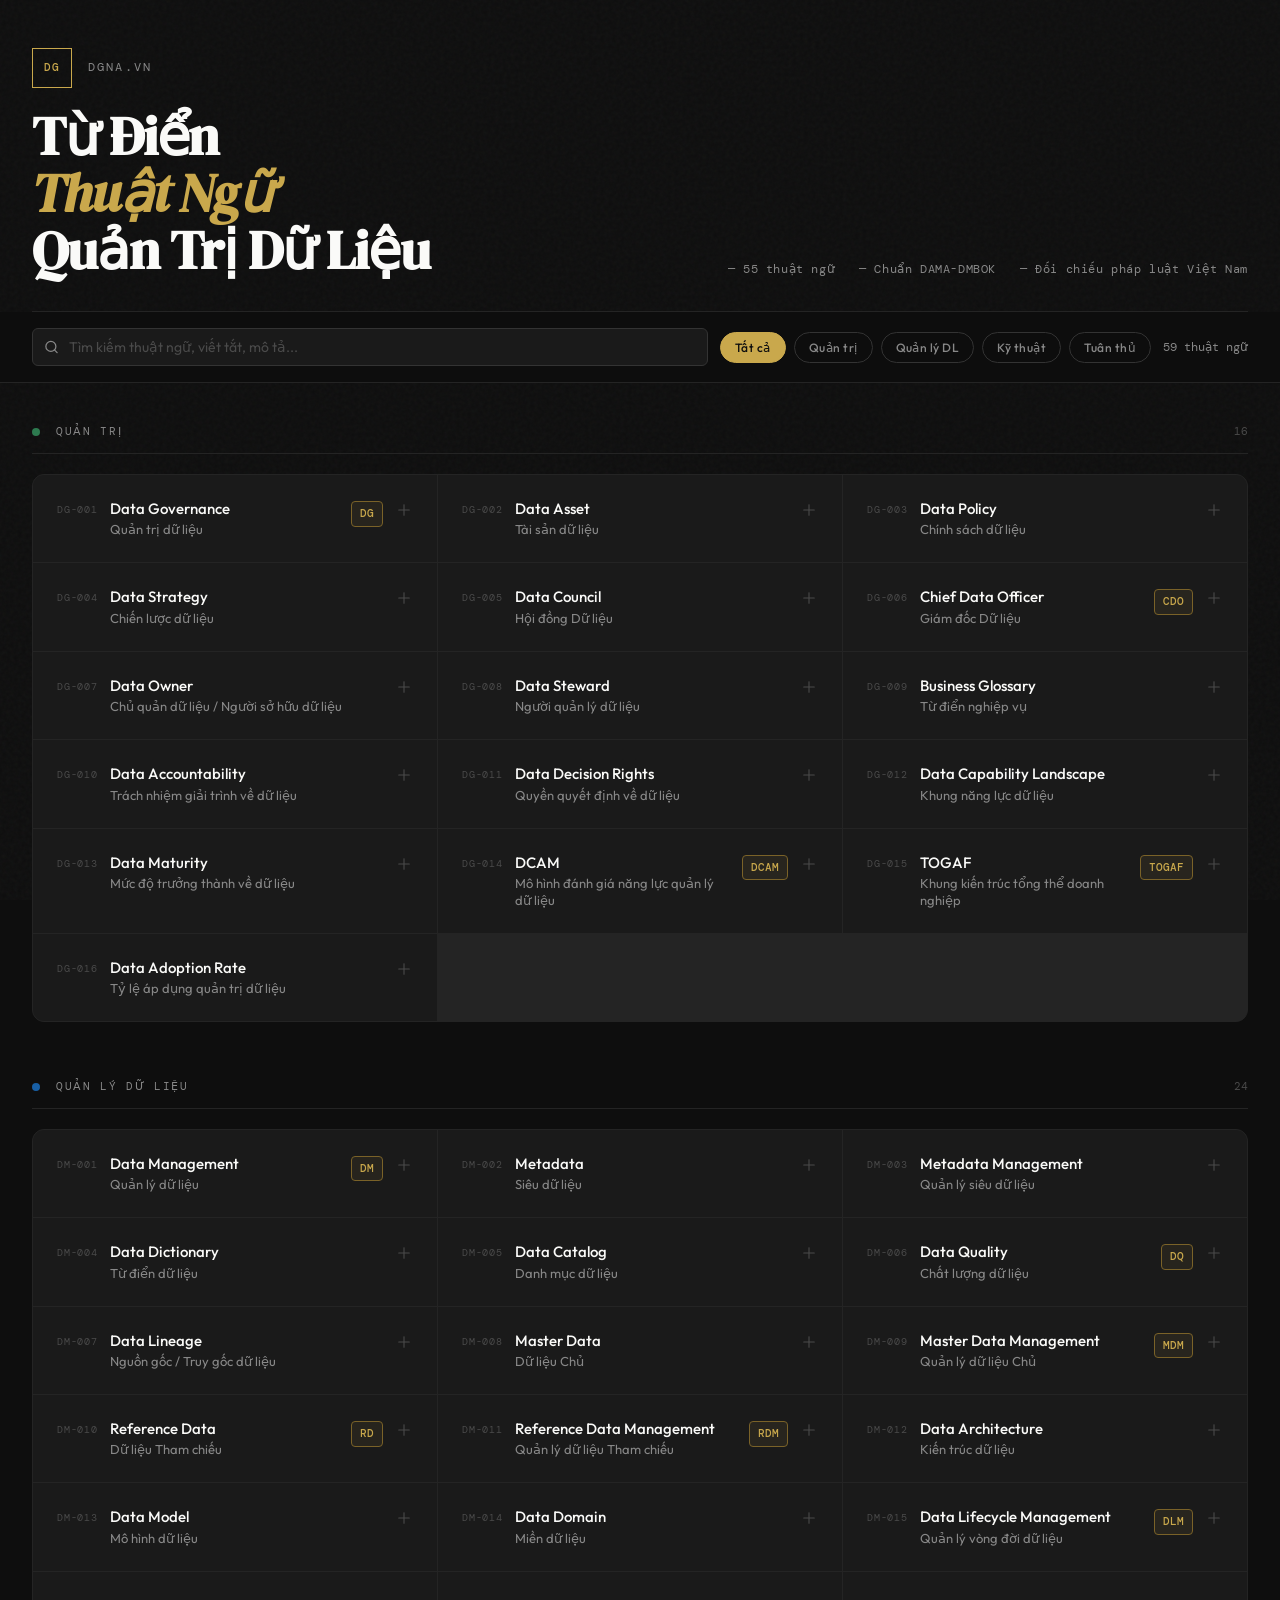
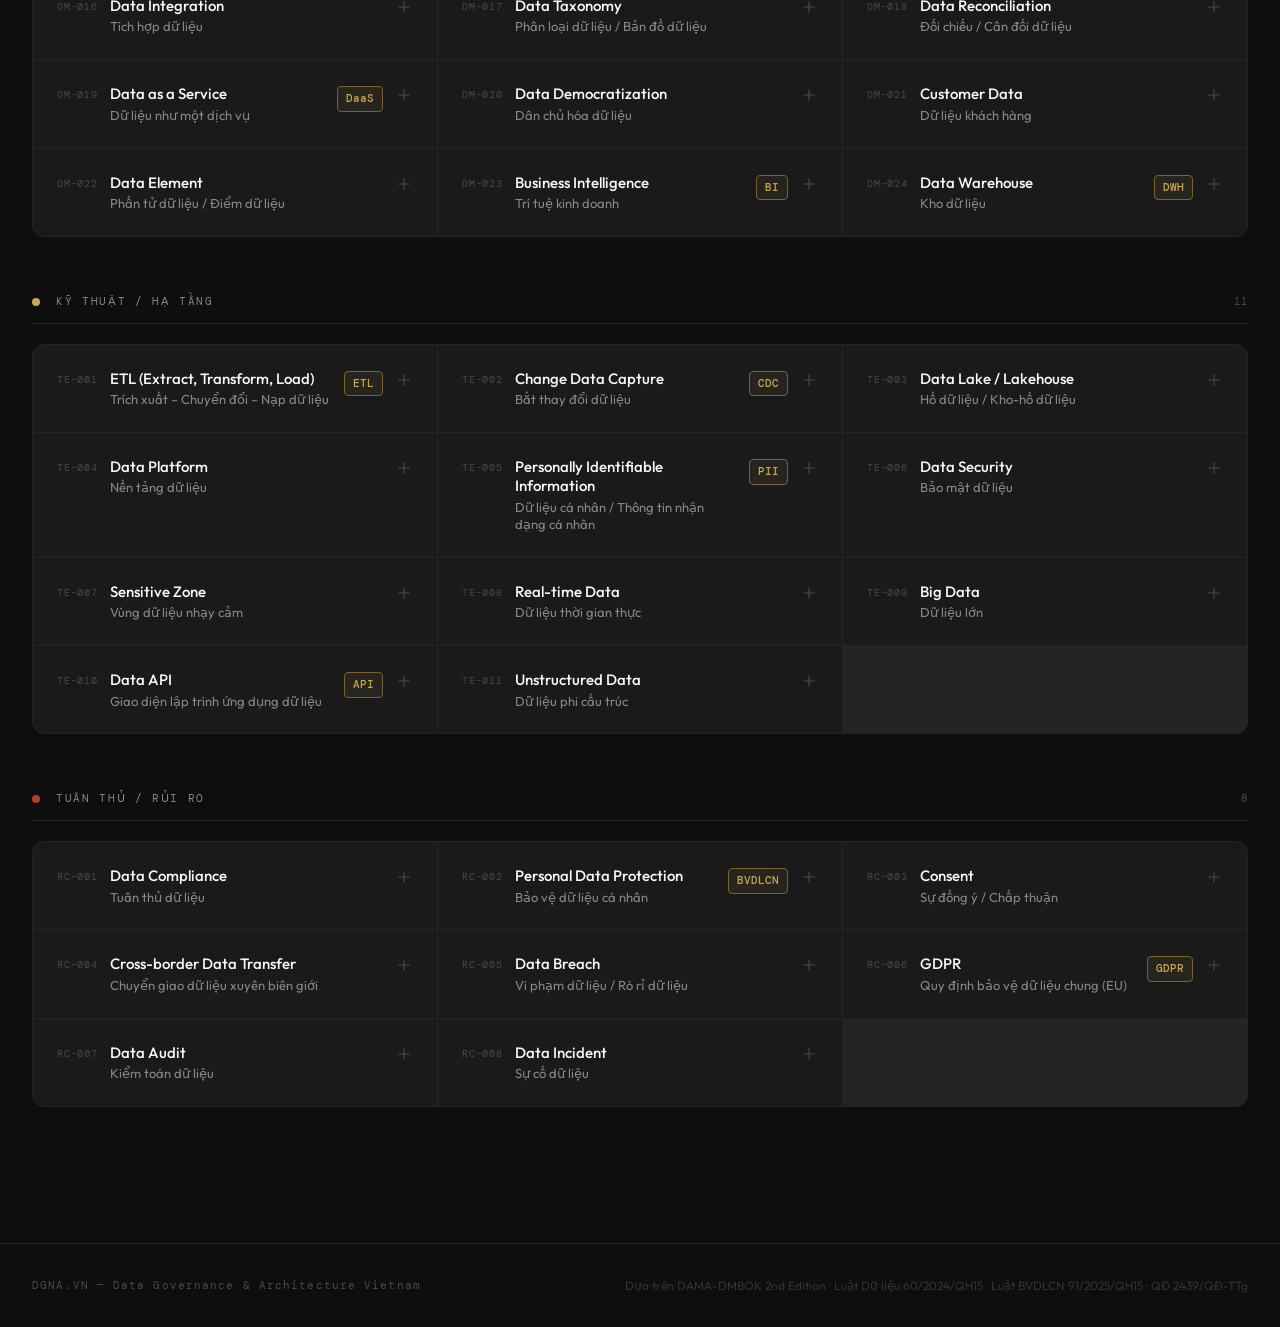
==== dictionary/index.html @ 7613d95e "Create index.html" ====
<!DOCTYPE html>
<html lang="vi">
<head>
<meta charset="UTF-8">
<meta name="viewport" content="width=device-width, initial-scale=1.0">
<title>Từ Điển Thuật Ngữ Quản Trị Dữ Liệu — DGNA</title>
<link rel="preconnect" href="https://fonts.googleapis.com">
<link rel="preconnect" href="https://fonts.gstatic.com" crossorigin>
<link href="https://fonts.googleapis.com/css2?family=DM+Serif+Display:ital@0;1&family=DM+Mono:wght@400;500&family=Outfit:wght@300;400;500;600&display=swap" rel="stylesheet">
<style>
  :root {
    --gold:       #C9A84C;
    --gold-light: #E8C97A;
    --gold-dim:   #7A6228;
    --gold-pale:  #F5EDD6;
    --black:      #0E0E0E;
    --gray-900:   #1A1A1A;
    --gray-800:   #242424;
    --gray-700:   #333333;
    --gray-600:   #4A4A4A;
    --gray-400:   #888888;
    --gray-200:   #D4D4D4;
    --gray-100:   #EFEFEF;
    --gray-50:    #F8F7F5;
    --white:      #FAFAF8;
    --radius:     6px;
    --radius-lg:  12px;
  }

  *, *::before, *::after { box-sizing: border-box; margin: 0; padding: 0; }

  html { scroll-behavior: smooth; }

  body {
    font-family: 'Outfit', sans-serif;
    background: var(--black);
    color: var(--white);
    min-height: 100vh;
    font-size: 15px;
    line-height: 1.6;
    -webkit-font-smoothing: antialiased;
  }

  /* ── Noise texture overlay ── */
  body::before {
    content: '';
    position: fixed; inset: 0;
    background-image: url("data:image/svg+xml,%3Csvg viewBox='0 0 256 256' xmlns='http://www.w3.org/2000/svg'%3E%3Cfilter id='n'%3E%3CfeTurbulence type='fractalNoise' baseFrequency='0.9' numOctaves='4' stitchTiles='stitch'/%3E%3C/filter%3E%3Crect width='100%25' height='100%25' filter='url(%23n)' opacity='0.035'/%3E%3C/svg%3E");
    pointer-events: none; z-index: 0;
  }

  /* ── Layout ── */
  .site-wrap { position: relative; z-index: 1; max-width: 1280px; margin: 0 auto; padding: 0 2rem; }

  /* ── Header ── */
  header {
    padding: 3rem 0 2rem;
    border-bottom: 1px solid var(--gray-800);
    display: flex; align-items: flex-end; justify-content: space-between; gap: 2rem;
    flex-wrap: wrap;
  }
  .brand { display: flex; align-items: center; gap: 1rem; }
  .brand-mark {
    width: 40px; height: 40px;
    border: 1.5px solid var(--gold);
    display: grid; place-items: center;
    font-family: 'DM Mono', monospace;
    font-size: 11px; font-weight: 500;
    color: var(--gold); letter-spacing: .08em;
    flex-shrink: 0;
  }
  .brand-name {
    font-family: 'DM Mono', monospace;
    font-size: 12px; letter-spacing: .18em;
    text-transform: uppercase; color: var(--gray-400);
  }
  .hero-title {
    font-family: 'DM Serif Display', serif;
    font-size: clamp(2rem, 5vw, 3.4rem);
    line-height: 1.05;
    color: var(--white);
    letter-spacing: -.02em;
  }
  .hero-title em { color: var(--gold); font-style: italic; }
  .hero-meta {
    font-size: 12px; color: var(--gray-400);
    font-family: 'DM Mono', monospace;
    letter-spacing: .05em;
    display: flex; gap: 1.5rem; flex-wrap: wrap;
  }
  .hero-meta span::before { content: '— '; }

  /* ── Controls bar ── */
  .controls {
    position: sticky; top: 0; z-index: 50;
    background: rgba(14,14,14,.92);
    backdrop-filter: blur(16px);
    border-bottom: 1px solid var(--gray-800);
    padding: 1rem 0;
  }
  .controls-inner {
    max-width: 1280px; margin: 0 auto; padding: 0 2rem;
    display: flex; gap: .75rem; align-items: center; flex-wrap: wrap;
  }
  .search-wrap {
    flex: 1; min-width: 220px; position: relative;
  }
  .search-wrap svg {
    position: absolute; left: 12px; top: 50%; transform: translateY(-50%);
    width: 15px; height: 15px; stroke: var(--gray-400); fill: none;
    stroke-width: 2; stroke-linecap: round; stroke-linejoin: round;
    pointer-events: none;
  }
  #search {
    width: 100%; padding: 9px 12px 9px 36px;
    background: var(--gray-900); border: 1px solid var(--gray-700);
    border-radius: var(--radius); color: var(--white);
    font-family: 'Outfit', sans-serif; font-size: 14px;
    outline: none; transition: border-color .2s;
  }
  #search:focus { border-color: var(--gold); }
  #search::placeholder { color: var(--gray-600); }

  .filter-pills { display: flex; gap: .5rem; flex-wrap: wrap; }
  .pill {
    padding: 7px 14px; border-radius: 999px;
    font-size: 12px; font-weight: 500; letter-spacing: .04em;
    cursor: pointer; transition: all .18s; user-select: none;
    border: 1px solid var(--gray-700); color: var(--gray-400);
    background: transparent; font-family: 'Outfit', sans-serif;
  }
  .pill:hover { border-color: var(--gray-400); color: var(--white); }
  .pill.active { background: var(--gold); border-color: var(--gold); color: var(--black); }
  .pill[data-cat="gov"].active   { background: #2D7A4F; border-color: #2D7A4F; color: #fff; }
  .pill[data-cat="mgmt"].active  { background: #185FA5; border-color: #185FA5; color: #fff; }
  .pill[data-cat="tech"].active  { background: #8A5C00; border-color: #8A5C00; color: #fff; }
  .pill[data-cat="risk"].active  { background: #8B1A1A; border-color: #8B1A1A; color: #fff; }

  .count-label {
    margin-left: auto; font-size: 12px; color: var(--gray-400);
    font-family: 'DM Mono', monospace; white-space: nowrap;
  }

  /* ── Main grid ── */
  main { padding: 2.5rem 0 5rem; }

  .group-block { margin-bottom: 3.5rem; }
  .group-header {
    display: flex; align-items: center; gap: 1rem;
    margin-bottom: 1.25rem; padding-bottom: .75rem;
    border-bottom: 1px solid var(--gray-800);
  }
  .group-dot { width: 8px; height: 8px; border-radius: 50%; flex-shrink: 0; }
  .group-dot.gov  { background: #2D7A4F; }
  .group-dot.mgmt { background: #185FA5; }
  .group-dot.tech { background: #C9A84C; }
  .group-dot.risk { background: #C0392B; }
  .group-title {
    font-family: 'DM Mono', monospace;
    font-size: 11px; letter-spacing: .15em;
    text-transform: uppercase; color: var(--gray-400);
  }
  .group-count {
    margin-left: auto; font-family: 'DM Mono', monospace;
    font-size: 11px; color: var(--gray-600);
  }

  .cards-grid {
    display: grid;
    grid-template-columns: repeat(auto-fill, minmax(360px, 1fr));
    gap: 1px;
    background: var(--gray-800);
    border: 1px solid var(--gray-800);
    border-radius: var(--radius-lg);
    overflow: hidden;
  }

  .card {
    background: var(--gray-900);
    padding: 1.5rem;
    cursor: pointer;
    transition: background .15s;
    position: relative;
  }
  .card:hover { background: var(--gray-800); }
  .card.expanded { background: var(--gray-800); }

  .card-top { display: flex; gap: .75rem; align-items: flex-start; }
  .card-code {
    font-family: 'DM Mono', monospace;
    font-size: 10px; color: var(--gray-600);
    letter-spacing: .08em; flex-shrink: 0;
    margin-top: 3px;
  }
  .card-names { flex: 1; }
  .card-en {
    font-size: 15px; font-weight: 500; color: var(--white);
    line-height: 1.3; margin-bottom: 3px;
  }
  .card-vi {
    font-size: 13px; color: var(--gray-400); line-height: 1.3;
  }
  .card-abbr {
    font-family: 'DM Mono', monospace;
    font-size: 11px; font-weight: 500;
    color: var(--gold); padding: 3px 8px;
    border: 1px solid var(--gold-dim);
    border-radius: 4px; flex-shrink: 0;
    align-self: flex-start; margin-top: 2px;
    background: rgba(201,168,76,.08);
  }

  .card-expand-icon {
    width: 18px; height: 18px; flex-shrink: 0; margin-top: 2px;
    color: var(--gray-600); transition: transform .2s, color .15s;
  }
  .card.expanded .card-expand-icon { transform: rotate(45deg); color: var(--gold); }

  .card-body {
    max-height: 0; overflow: hidden;
    transition: max-height .3s ease, opacity .25s ease;
    opacity: 0;
  }
  .card.expanded .card-body { max-height: 400px; opacity: 1; }

  .card-body-inner { padding-top: 1rem; border-top: 1px solid var(--gray-800); margin-top: 1rem; }

  .desc-text {
    font-size: 13.5px; color: var(--gray-200); line-height: 1.7;
    margin-bottom: 1rem;
  }

  .meta-rows { display: flex; flex-direction: column; gap: .5rem; }
  .meta-row { display: flex; gap: .75rem; align-items: flex-start; }
  .meta-label {
    font-family: 'DM Mono', monospace;
    font-size: 10px; letter-spacing: .08em;
    text-transform: uppercase; color: var(--gray-600);
    width: 72px; flex-shrink: 0; padding-top: 1px;
  }
  .meta-val { font-size: 12.5px; color: var(--gray-300); line-height: 1.5; }
  .meta-val.law-tag { color: var(--gold-light); }
  .meta-val.syn-tag { font-style: italic; color: var(--gray-400); }

  /* ── Empty state ── */
  .empty {
    text-align: center; padding: 5rem 2rem;
    display: none;
  }
  .empty.show { display: block; }
  .empty-icon { font-size: 2.5rem; margin-bottom: 1rem; opacity: .4; }
  .empty-msg { color: var(--gray-600); font-size: 14px; }

  /* ── Footer ── */
  footer {
    border-top: 1px solid var(--gray-800);
    padding: 2rem 0;
  }
  .footer-inner {
    max-width: 1280px; margin: 0 auto; padding: 0 2rem;
    display: flex; justify-content: space-between; align-items: center;
    flex-wrap: wrap; gap: 1rem;
  }
  .footer-brand {
    font-family: 'DM Mono', monospace;
    font-size: 11px; letter-spacing: .1em; color: var(--gray-600);
  }
  .footer-note { font-size: 12px; color: var(--gray-700); }

  /* ── Highlight match ── */
  mark {
    background: rgba(201,168,76,.25);
    color: var(--gold-light);
    border-radius: 2px; padding: 0 1px;
  }

  /* ── Scroll to top ── */
  #top-btn {
    position: fixed; bottom: 2rem; right: 2rem;
    width: 40px; height: 40px; z-index: 100;
    background: var(--gray-800); border: 1px solid var(--gray-700);
    border-radius: 50%; cursor: pointer;
    display: grid; place-items: center;
    opacity: 0; pointer-events: none;
    transition: opacity .2s, background .15s;
  }
  #top-btn.show { opacity: 1; pointer-events: all; }
  #top-btn:hover { background: var(--gray-700); }
  #top-btn svg { width: 16px; height: 16px; stroke: var(--gray-400); fill: none; stroke-width: 2; stroke-linecap: round; stroke-linejoin: round; }

  /* ── Responsive ── */
  @media (max-width: 640px) {
    .site-wrap, .controls-inner, .footer-inner { padding: 0 1rem; }
    header { flex-direction: column; align-items: flex-start; padding: 2rem 0 1.5rem; }
    .cards-grid { grid-template-columns: 1fr; }
    .hero-meta { gap: .75rem; }
  }

  /* ── Fade in animation ── */
  @keyframes fadeUp {
    from { opacity: 0; transform: translateY(12px); }
    to   { opacity: 1; transform: translateY(0); }
  }
  .group-block { animation: fadeUp .4s ease both; }
  .group-block:nth-child(1) { animation-delay: .05s; }
  .group-block:nth-child(2) { animation-delay: .10s; }
  .group-block:nth-child(3) { animation-delay: .15s; }
  .group-block:nth-child(4) { animation-delay: .20s; }
</style>
</head>
<body>

<div class="site-wrap">
  <header>
    <div>
      <div class="brand" style="margin-bottom:1.25rem">
        <div class="brand-mark">DG</div>
        <div class="brand-name">DGNA.VN</div>
      </div>
      <h1 class="hero-title">Từ Điển<br><em>Thuật Ngữ</em><br>Quản Trị Dữ Liệu</h1>
    </div>
    <div class="hero-meta">
      <span>55 thuật ngữ</span>
      <span>Chuẩn DAMA-DMBOK</span>
      <span>Đối chiếu pháp luật Việt Nam</span>
    </div>
  </header>
</div>

<div class="controls">
  <div class="controls-inner">
    <div class="search-wrap">
      <svg viewBox="0 0 24 24"><circle cx="11" cy="11" r="8"/><line x1="21" y1="21" x2="16.65" y2="16.65"/></svg>
      <input id="search" type="text" placeholder="Tìm kiếm thuật ngữ, viết tắt, mô tả...">
    </div>
    <div class="filter-pills">
      <button class="pill active" data-cat="all">Tất cả</button>
      <button class="pill" data-cat="gov">Quản trị</button>
      <button class="pill" data-cat="mgmt">Quản lý DL</button>
      <button class="pill" data-cat="tech">Kỹ thuật</button>
      <button class="pill" data-cat="risk">Tuân thủ</button>
    </div>
    <span class="count-label" id="count-label">55 thuật ngữ</span>
  </div>
</div>

<div class="site-wrap">
  <main id="main-content"></main>
  <div class="empty" id="empty-state">
    <div class="empty-icon">◎</div>
    <p class="empty-msg">Không tìm thấy thuật ngữ phù hợp</p>
  </div>
</div>

<footer>
  <div class="footer-inner">
    <span class="footer-brand">DGNA.VN — Data Governance & Architecture Vietnam</span>
    <span class="footer-note">Dựa trên DAMA-DMBOK 2nd Edition · Luật Dữ liệu 60/2024/QH15 · Luật BVDLCN 91/2025/QH15 · QĐ 2439/QĐ-TTg</span>
  </div>
</footer>

<button id="top-btn" onclick="window.scrollTo({top:0,behavior:'smooth'})" title="Lên đầu trang">
  <svg viewBox="0 0 24 24"><polyline points="18 15 12 9 6 15"/></svg>
</button>

<script>
const TERMS = [
  {id:"DG-001",cat:"gov",en:"Data Governance",vi:"Quản trị dữ liệu",desc:"Việc thực thi quyền lực, kiểm soát và ra quyết định chung (lập kế hoạch, giám sát, thực thi) về quản lý tài sản dữ liệu của tổ chức.",abbr:"DG",law:"Luật Dữ liệu 60/2024/QH15; QĐ 2439/QĐ-TTg",syn:"Data Stewardship (nghĩa rộng)"},
  {id:"DG-002",cat:"gov",en:"Data Asset",vi:"Tài sản dữ liệu",desc:"Dữ liệu được tổ chức xác định là có giá trị kinh tế, vận hành hoặc chiến lược, cần được quản lý và bảo vệ.",abbr:"",law:"Luật Dữ liệu 60/2024/QH15",syn:"Data Resource"},
  {id:"DG-003",cat:"gov",en:"Data Policy",vi:"Chính sách dữ liệu",desc:"Tập hợp các quy tắc, nguyên tắc chỉ đạo việc thu thập, sử dụng, chia sẻ và bảo vệ dữ liệu trong tổ chức.",abbr:"",law:"QĐ 2439/QĐ-TTg; Luật Dữ liệu 60/2024/QH15",syn:""},
  {id:"DG-004",cat:"gov",en:"Data Strategy",vi:"Chiến lược dữ liệu",desc:"Kế hoạch tổng thể xác định mục tiêu, tầm nhìn, ưu tiên và lộ trình phát triển năng lực dữ liệu của tổ chức.",abbr:"",law:"QĐ 2439/QĐ-TTg",syn:""},
  {id:"DG-005",cat:"gov",en:"Data Council",vi:"Hội đồng Dữ liệu",desc:"Cơ quan ra quyết định cấp cao về dữ liệu trong tổ chức, gồm các lãnh đạo đại diện cho nghiệp vụ và kỹ thuật. Phê duyệt chính sách, giải quyết xung đột về dữ liệu.",abbr:"",law:"QĐ 2439/QĐ-TTg",syn:"Data Governance Board, Data Steering Committee"},
  {id:"DG-006",cat:"gov",en:"Chief Data Officer",vi:"Giám đốc Dữ liệu",desc:"Lãnh đạo cấp C chịu trách nhiệm toàn bộ chiến lược và quản trị dữ liệu của tổ chức.",abbr:"CDO",law:"QĐ 2439/QĐ-TTg",syn:""},
  {id:"DG-007",cat:"gov",en:"Data Owner",vi:"Chủ quản dữ liệu / Người sở hữu dữ liệu",desc:"Cá nhân/đơn vị thuộc nghiệp vụ chịu trách nhiệm về ý nghĩa, chất lượng và quyết định sử dụng một tập dữ liệu cụ thể.",abbr:"",law:"QĐ 2439/QĐ-TTg",syn:"Data Accountable"},
  {id:"DG-008",cat:"gov",en:"Data Steward",vi:"Người quản lý dữ liệu",desc:"Người thực hiện các nhiệm vụ quản trị dữ liệu hàng ngày: định nghĩa, giám sát chất lượng, duy trì metadata, điều phối giữa nghiệp vụ và IT.",abbr:"",law:"",syn:""},
  {id:"DG-009",cat:"gov",en:"Business Glossary",vi:"Từ điển nghiệp vụ",desc:"Tập hợp các thuật ngữ nghiệp vụ được định nghĩa thống nhất, được phê duyệt bởi Data Owner, làm chuẩn chung cho toàn tổ chức.",abbr:"",law:"QĐ 2439/QĐ-TTg (Từ điển dữ liệu quốc gia)",syn:"Enterprise Glossary"},
  {id:"DG-010",cat:"gov",en:"Data Accountability",vi:"Trách nhiệm giải trình về dữ liệu",desc:"Nghĩa vụ của cá nhân/đơn vị chịu trách nhiệm trước tổ chức khi dữ liệu sai, thiếu hoặc bị lạm dụng.",abbr:"",law:"Luật Dữ liệu 60/2024/QH15; NĐ 13/2023/NĐ-CP",syn:""},
  {id:"DG-011",cat:"gov",en:"Data Decision Rights",vi:"Quyền quyết định về dữ liệu",desc:"Xác định ai có thẩm quyền ra quyết định về dữ liệu, trong tình huống nào và theo quy trình nào.",abbr:"",law:"QĐ 2439/QĐ-TTg",syn:"Data Authority"},
  {id:"DG-012",cat:"gov",en:"Data Capability Landscape",vi:"Khung năng lực dữ liệu",desc:"Mô hình tổng thể mô tả các năng lực cần có để tổ chức quản trị và khai thác dữ liệu hiệu quả, từ chiến lược đến vận hành.",abbr:"",law:"QĐ 2439/QĐ-TTg",syn:"Data Capability Framework"},
  {id:"DG-013",cat:"gov",en:"Data Maturity",vi:"Mức độ trưởng thành về dữ liệu",desc:"Mức độ phát triển năng lực dữ liệu của tổ chức, thường được đo theo thang điểm từ 1 (sơ khai) đến 5 (tối ưu hóa).",abbr:"",law:"",syn:"Data Capability Maturity"},
  {id:"DG-014",cat:"gov",en:"DCAM",vi:"Mô hình đánh giá năng lực quản lý dữ liệu",desc:"Khung đánh giá mức độ trưởng thành dữ liệu do EDM Council phát triển, tập trung vào tuân thủ và kiểm soát rủi ro dữ liệu.",abbr:"DCAM",law:"",syn:"Data Management Capability Assessment Model"},
  {id:"DG-015",cat:"gov",en:"TOGAF",vi:"Khung kiến trúc tổng thể doanh nghiệp",desc:"Khung kiến trúc doanh nghiệp (The Open Group Architecture Framework) kết nối dữ liệu, công nghệ và nghiệp vụ quản lý.",abbr:"TOGAF",law:"",syn:"The Open Group Architecture Framework"},
  {id:"DG-016",cat:"gov",en:"Data Adoption Rate",vi:"Tỷ lệ áp dụng quản trị dữ liệu",desc:"Mức độ các đơn vị/cá nhân trong tổ chức thực sự tuân thủ và sử dụng các chính sách, quy trình quản trị dữ liệu đã ban hành.",abbr:"",law:"",syn:""},
  {id:"DM-001",cat:"mgmt",en:"Data Management",vi:"Quản lý dữ liệu",desc:"Tổng thể các hoạt động lập kế hoạch, kiểm soát và cung cấp để thu thập, lưu trữ, bảo vệ và khai thác dữ liệu hiệu quả theo DAMA-DMBOK.",abbr:"DM",law:"Luật Dữ liệu 60/2024/QH15",syn:""},
  {id:"DM-002",cat:"mgmt",en:"Metadata",vi:"Siêu dữ liệu",desc:"Dữ liệu mô tả dữ liệu khác. Bao gồm siêu dữ liệu nghiệp vụ, kỹ thuật, vận hành và truy gốc.",abbr:"",law:"QĐ 2439/QĐ-TTg; Luật Dữ liệu 60/2024/QH15",syn:""},
  {id:"DM-003",cat:"mgmt",en:"Metadata Management",vi:"Quản lý siêu dữ liệu",desc:"Quá trình tạo lập, duy trì và quản lý toàn bộ siêu dữ liệu của tổ chức, bao gồm từ điển dữ liệu, danh mục dữ liệu và lineage.",abbr:"",law:"QĐ 2439/QĐ-TTg",syn:""},
  {id:"DM-004",cat:"mgmt",en:"Data Dictionary",vi:"Từ điển dữ liệu",desc:"Kho lưu trữ mô tả chi tiết về các phần tử dữ liệu: tên, định nghĩa, kiểu dữ liệu, nguồn gốc, quy tắc nghiệp vụ và mối quan hệ.",abbr:"",law:"QĐ 2439/QĐ-TTg (Từ điển dữ liệu quốc gia)",syn:"Data Element Dictionary"},
  {id:"DM-005",cat:"mgmt",en:"Data Catalog",vi:"Danh mục dữ liệu",desc:"Hệ thống kiểm kê và tìm kiếm tài sản dữ liệu của tổ chức, tích hợp metadata, lineage, phân loại và thông tin chủ quản.",abbr:"",law:"QĐ 2439/QĐ-TTg",syn:"Data Inventory"},
  {id:"DM-006",cat:"mgmt",en:"Data Quality",vi:"Chất lượng dữ liệu",desc:"Mức độ dữ liệu đáp ứng các tiêu chí: chính xác, đầy đủ, nhất quán, kịp thời, duy nhất và hợp lệ để phục vụ mục đích sử dụng.",abbr:"DQ",law:"Luật Dữ liệu 60/2024/QH15",syn:""},
  {id:"DM-007",cat:"mgmt",en:"Data Lineage",vi:"Nguồn gốc / Truy gốc dữ liệu",desc:"Khả năng truy vết toàn bộ hành trình của dữ liệu từ nguồn gốc qua các phép chuyển đổi đến đích cuối, đảm bảo tính minh bạch và kiểm toán.",abbr:"",law:"Luật Dữ liệu 60/2024/QH15",syn:"Data Provenance, Data Traceability"},
  {id:"DM-008",cat:"mgmt",en:"Master Data",vi:"Dữ liệu Chủ",desc:"Dữ liệu cốt lõi dùng chung trong toàn tổ chức, mô tả các thực thể nghiệp vụ quan trọng như khách hàng, sản phẩm, tổ chức, địa lý.",abbr:"",law:"QĐ 2439/QĐ-TTg",syn:""},
  {id:"DM-009",cat:"mgmt",en:"Master Data Management",vi:"Quản lý dữ liệu Chủ",desc:"Quy trình và công nghệ đảm bảo dữ liệu chủ được tạo lập, chuẩn hóa, đồng bộ và phân phối thống nhất trên toàn tổ chức.",abbr:"MDM",law:"QĐ 2439/QĐ-TTg",syn:""},
  {id:"DM-010",cat:"mgmt",en:"Reference Data",vi:"Dữ liệu Tham chiếu",desc:"Tập hợp các giá trị được chuẩn hóa dùng để phân loại hoặc mô tả dữ liệu khác, ví dụ: danh mục mã quốc gia, danh mục ngành nghề.",abbr:"RD",law:"QĐ 2439/QĐ-TTg",syn:""},
  {id:"DM-011",cat:"mgmt",en:"Reference Data Management",vi:"Quản lý dữ liệu Tham chiếu",desc:"Quản lý các danh mục, bảng mã dùng chung nhằm đảm bảo nhất quán về phân loại dữ liệu trong toàn tổ chức.",abbr:"RDM",law:"QĐ 2439/QĐ-TTg",syn:""},
  {id:"DM-012",cat:"mgmt",en:"Data Architecture",vi:"Kiến trúc dữ liệu",desc:"Thiết kế tổng thể định nghĩa cách dữ liệu được thu thập, lưu trữ, tích hợp, quản lý và sử dụng trong tổ chức.",abbr:"",law:"QĐ 2439/QĐ-TTg (Khung Kiến trúc dữ liệu quốc gia)",syn:""},
  {id:"DM-013",cat:"mgmt",en:"Data Model",vi:"Mô hình dữ liệu",desc:"Biểu diễn trừu tượng cấu trúc và mối quan hệ giữa các phần tử dữ liệu, bao gồm mô hình khái niệm, logic và vật lý.",abbr:"",law:"",syn:""},
  {id:"DM-014",cat:"mgmt",en:"Data Domain",vi:"Miền dữ liệu",desc:"Nhóm các tài sản dữ liệu liên quan theo chủ đề nghiệp vụ, ví dụ: Customer, Product, Finance. Là đơn vị tổ chức cơ bản trong data governance.",abbr:"",law:"QĐ 2439/QĐ-TTg",syn:"Data Subject Area"},
  {id:"DM-015",cat:"mgmt",en:"Data Lifecycle Management",vi:"Quản lý vòng đời dữ liệu",desc:"Quản lý dữ liệu qua toàn bộ vòng đời: tạo lập, lưu trữ, sử dụng, chia sẻ, lưu trữ lâu dài và xóa bỏ.",abbr:"DLM",law:"Luật Dữ liệu 60/2024/QH15",syn:""},
  {id:"DM-016",cat:"mgmt",en:"Data Integration",vi:"Tích hợp dữ liệu",desc:"Quy trình kết hợp dữ liệu từ nhiều nguồn khác nhau thành một cái nhìn thống nhất, phục vụ phân tích và vận hành.",abbr:"",law:"Luật Dữ liệu 60/2024/QH15",syn:"Data Interoperability (nghĩa rộng)"},
  {id:"DM-017",cat:"mgmt",en:"Data Taxonomy",vi:"Phân loại dữ liệu / Bản đồ dữ liệu",desc:"Hệ thống phân cấp và phân loại dữ liệu theo các tiêu chí nhất định, giúp tổ chức và tìm kiếm dữ liệu hiệu quả.",abbr:"",law:"QĐ 2439/QĐ-TTg",syn:"Data Classification Scheme"},
  {id:"DM-018",cat:"mgmt",en:"Data Reconciliation",vi:"Đối chiếu / Cân đối dữ liệu",desc:"Quá trình so sánh và kiểm tra tính nhất quán của dữ liệu giữa các hệ thống hoặc nguồn khác nhau để phát hiện sai lệch.",abbr:"",law:"",syn:""},
  {id:"DM-019",cat:"mgmt",en:"Data as a Service",vi:"Dữ liệu như một dịch vụ",desc:"Mô hình cung cấp dữ liệu qua API hoặc nền tảng trung tâm, cho phép các đơn vị tiêu thụ dữ liệu theo nhu cầu mà không cần quản lý hạ tầng.",abbr:"DaaS",law:"",syn:""},
  {id:"DM-020",cat:"mgmt",en:"Data Democratization",vi:"Dân chủ hóa dữ liệu",desc:"Quá trình mở rộng khả năng truy cập và sử dụng dữ liệu cho toàn bộ nhân viên nghiệp vụ, không chỉ riêng bộ phận IT.",abbr:"",law:"",syn:""},
  {id:"DM-021",cat:"mgmt",en:"Customer Data",vi:"Dữ liệu khách hàng",desc:"Tập hợp dữ liệu mô tả khách hàng của tổ chức, bao gồm thông tin định danh, giao dịch, hành vi và tương tác.",abbr:"",law:"NĐ 13/2023/NĐ-CP; Luật BVDLCN 91/2025/QH15",syn:""},
  {id:"DM-022",cat:"mgmt",en:"Data Element",vi:"Phần tử dữ liệu / Điểm dữ liệu",desc:"Đơn vị dữ liệu nhỏ nhất có ý nghĩa trong một hệ thống, được định nghĩa rõ về tên, kiểu, định dạng và nghĩa nghiệp vụ.",abbr:"",law:"",syn:"Data Field, Data Attribute"},
  {id:"DM-023",cat:"mgmt",en:"Business Intelligence",vi:"Trí tuệ kinh doanh",desc:"Tập hợp công nghệ, quy trình và thực hành chuyển đổi dữ liệu thành thông tin hỗ trợ ra quyết định kinh doanh.",abbr:"BI",law:"",syn:""},
  {id:"DM-024",cat:"mgmt",en:"Data Warehouse",vi:"Kho dữ liệu",desc:"Hệ thống lưu trữ dữ liệu tích hợp từ nhiều nguồn, được tổ chức theo chủ đề và tối ưu hóa cho truy vấn phân tích.",abbr:"DWH",law:"",syn:""},
  {id:"TE-001",cat:"tech",en:"ETL (Extract, Transform, Load)",vi:"Trích xuất – Chuyển đổi – Nạp dữ liệu",desc:"Quy trình kỹ thuật trích xuất dữ liệu từ nguồn, chuyển đổi theo quy tắc nghiệp vụ và nạp vào hệ thống đích.",abbr:"ETL",law:"",syn:"ELT (biến thể hiện đại)"},
  {id:"TE-002",cat:"tech",en:"Change Data Capture",vi:"Bắt thay đổi dữ liệu",desc:"Kỹ thuật theo dõi và ghi nhận các thay đổi trong cơ sở dữ liệu nguồn để đồng bộ dữ liệu theo thời gian thực.",abbr:"CDC",law:"",syn:""},
  {id:"TE-003",cat:"tech",en:"Data Lake / Lakehouse",vi:"Hồ dữ liệu / Kho-hồ dữ liệu",desc:"Nền tảng lưu trữ tập trung lượng lớn dữ liệu thô ở định dạng gốc. Lakehouse kết hợp tính linh hoạt của Data Lake với khả năng truy vấn của Data Warehouse.",abbr:"",law:"",syn:""},
  {id:"TE-004",cat:"tech",en:"Data Platform",vi:"Nền tảng dữ liệu",desc:"Hệ sinh thái công nghệ tích hợp phục vụ toàn bộ vòng đời dữ liệu, từ thu thập, xử lý, lưu trữ đến phân tích và phân phối.",abbr:"",law:"",syn:""},
  {id:"TE-005",cat:"tech",en:"Personally Identifiable Information",vi:"Dữ liệu cá nhân / Thông tin nhận dạng cá nhân",desc:"Bất kỳ thông tin nào có thể được sử dụng để xác định danh tính một cá nhân cụ thể, trực tiếp hoặc gián tiếp.",abbr:"PII",law:"NĐ 13/2023/NĐ-CP; Luật BVDLCN 91/2025/QH15",syn:"Personal Data (GDPR)"},
  {id:"TE-006",cat:"tech",en:"Data Security",vi:"Bảo mật dữ liệu",desc:"Tổng thể các biện pháp kỹ thuật và quản lý bảo vệ dữ liệu khỏi truy cập trái phép, rò rỉ, thay đổi hoặc phá hủy.",abbr:"",law:"Luật An ninh mạng; NĐ 13/2023/NĐ-CP; Luật BVDLCN 91/2025/QH15",syn:""},
  {id:"TE-007",cat:"tech",en:"Sensitive Zone",vi:"Vùng dữ liệu nhạy cảm",desc:"Phân vùng lưu trữ dữ liệu có mức độ bảo mật cao nhất, chứa PII và dữ liệu kinh doanh chiến lược, được kiểm soát truy cập nghiêm ngặt.",abbr:"",law:"NĐ 13/2023/NĐ-CP; Luật BVDLCN 91/2025/QH15",syn:""},
  {id:"TE-008",cat:"tech",en:"Real-time Data",vi:"Dữ liệu thời gian thực",desc:"Dữ liệu được xử lý và cung cấp ngay lập tức hoặc gần như ngay lập tức sau khi sự kiện xảy ra, độ trễ thường dưới vài giây.",abbr:"",law:"",syn:"Streaming Data"},
  {id:"TE-009",cat:"tech",en:"Big Data",vi:"Dữ liệu lớn",desc:"Tập dữ liệu có khối lượng, tốc độ, đa dạng vượt quá khả năng xử lý của hệ thống truyền thống, đặc trưng bởi 3V hoặc 5V.",abbr:"",law:"",syn:""},
  {id:"TE-010",cat:"tech",en:"Data API",vi:"Giao diện lập trình ứng dụng dữ liệu",desc:"Giao diện cho phép các ứng dụng truy cập và trao đổi dữ liệu theo chuẩn, thường qua REST hoặc GraphQL.",abbr:"API",law:"",syn:""},
  {id:"TE-011",cat:"tech",en:"Unstructured Data",vi:"Dữ liệu phi cấu trúc",desc:"Dữ liệu không có định dạng hoặc lược đồ xác định trước, như văn bản tự do, hình ảnh, âm thanh, video.",abbr:"",law:"",syn:""},
  {id:"RC-001",cat:"risk",en:"Data Compliance",vi:"Tuân thủ dữ liệu",desc:"Đảm bảo hoạt động thu thập, xử lý và lưu trữ dữ liệu tuân theo các quy định pháp luật, tiêu chuẩn ngành và chính sách nội bộ.",abbr:"",law:"Luật Dữ liệu 60/2024/QH15; Luật BVDLCN 91/2025/QH15; NĐ 13/2023/NĐ-CP",syn:""},
  {id:"RC-002",cat:"risk",en:"Personal Data Protection",vi:"Bảo vệ dữ liệu cá nhân",desc:"Tổng thể biện pháp pháp lý và kỹ thuật bảo vệ quyền riêng tư và dữ liệu cá nhân của người dùng.",abbr:"BVDLCN",law:"Luật BVDLCN 91/2025/QH15; NĐ 13/2023/NĐ-CP",syn:"Data Privacy"},
  {id:"RC-003",cat:"risk",en:"Consent",vi:"Sự đồng ý / Chấp thuận",desc:"Sự cho phép rõ ràng của chủ thể dữ liệu cho phép tổ chức thu thập, xử lý dữ liệu cá nhân của họ theo mục đích đã nêu.",abbr:"",law:"NĐ 13/2023/NĐ-CP; Luật BVDLCN 91/2025/QH15",syn:""},
  {id:"RC-004",cat:"risk",en:"Cross-border Data Transfer",vi:"Chuyển giao dữ liệu xuyên biên giới",desc:"Việc truyền, chia sẻ hoặc cung cấp dữ liệu ra ngoài lãnh thổ quốc gia nơi dữ liệu được thu thập.",abbr:"",law:"NĐ 13/2023/NĐ-CP; Luật BVDLCN 91/2025/QH15",syn:""},
  {id:"RC-005",cat:"risk",en:"Data Breach",vi:"Vi phạm dữ liệu / Rò rỉ dữ liệu",desc:"Sự cố bảo mật dẫn đến truy cập, tiết lộ, thay đổi hoặc phá hủy dữ liệu trái phép, gây tổn hại cho tổ chức hoặc cá nhân.",abbr:"",law:"NĐ 13/2023/NĐ-CP; Luật BVDLCN 91/2025/QH15",syn:"Data Incident"},
  {id:"RC-006",cat:"risk",en:"GDPR",vi:"Quy định bảo vệ dữ liệu chung (EU)",desc:"Quy định bảo vệ dữ liệu cá nhân của Liên minh châu Âu, có hiệu lực từ 2018. Áp dụng cho mọi tổ chức xử lý dữ liệu công dân EU.",abbr:"GDPR",law:"",syn:"General Data Protection Regulation"},
  {id:"RC-007",cat:"risk",en:"Data Audit",vi:"Kiểm toán dữ liệu",desc:"Đánh giá độc lập và có hệ thống về tính chính xác, đầy đủ, bảo mật và tuân thủ của dữ liệu và quy trình quản lý dữ liệu.",abbr:"",law:"Luật Dữ liệu 60/2024/QH15; QĐ 2439/QĐ-TTg",syn:"Data Assessment"},
  {id:"RC-008",cat:"risk",en:"Data Incident",vi:"Sự cố dữ liệu",desc:"Sự kiện bất thường ảnh hưởng đến tính sẵn sàng, toàn vẹn hoặc bảo mật của dữ liệu, cần được xử lý theo quy trình ứng phó sự cố.",abbr:"",law:"NĐ 13/2023/NĐ-CP",syn:"Data Breach (trường hợp có rò rỉ)"},
];

const CATS = {
  gov:  {label:"Quản trị",        dot:"gov"},
  mgmt: {label:"Quản lý dữ liệu", dot:"mgmt"},
  tech: {label:"Kỹ thuật / Hạ tầng", dot:"tech"},
  risk: {label:"Tuân thủ / Rủi ro",  dot:"risk"},
};

let currentCat = 'all';
let currentQ   = '';

function esc(s) {
  return s.replace(/[&<>"']/g, c => ({'&':'&amp;','<':'&lt;','>':'&gt;','"':'&quot;',"'":'&#39;'}[c]));
}

function highlight(text, q) {
  if (!q) return esc(text);
  const escaped = q.replace(/[.*+?^${}()|[\]\\]/g, '\\$&');
  return esc(text).replace(new RegExp('(' + escaped + ')', 'gi'), '<mark>$1</mark>');
}

function renderCard(term, q) {
  const hasAbbr = term.abbr;
  const hasLaw  = term.law;
  const hasSyn  = term.syn;
  return `
    <div class="card" id="${term.id}" onclick="toggleCard(this)">
      <div class="card-top">
        <span class="card-code">${esc(term.id)}</span>
        <div class="card-names">
          <div class="card-en">${highlight(term.en, q)}</div>
          <div class="card-vi">${highlight(term.vi, q)}</div>
        </div>
        ${hasAbbr ? `<span class="card-abbr">${esc(term.abbr)}</span>` : ''}
        <svg class="card-expand-icon" viewBox="0 0 24 24" fill="none" stroke="currentColor" stroke-width="1.5" stroke-linecap="round" stroke-linejoin="round"><line x1="12" y1="5" x2="12" y2="19"/><line x1="5" y1="12" x2="19" y2="12"/></svg>
      </div>
      <div class="card-body">
        <div class="card-body-inner">
          <p class="desc-text">${highlight(term.desc, q)}</p>
          <div class="meta-rows">
            ${hasLaw ? `<div class="meta-row"><span class="meta-label">Pháp luật</span><span class="meta-val law-tag">${esc(term.law)}</span></div>` : ''}
            ${hasSyn ? `<div class="meta-row"><span class="meta-label">Đồng nghĩa</span><span class="meta-val syn-tag">${esc(term.syn)}</span></div>` : ''}
            ${hasAbbr ? `<div class="meta-row"><span class="meta-label">Viết tắt</span><span class="meta-val" style="font-family:'DM Mono',monospace;color:var(--gold)">${esc(term.abbr)}</span></div>` : ''}
          </div>
        </div>
      </div>
    </div>`;
}

function toggleCard(el) {
  el.classList.toggle('expanded');
}

function render() {
  const q = currentQ.toLowerCase().trim();
  const filtered = TERMS.filter(t => {
    const catMatch = currentCat === 'all' || t.cat === currentCat;
    const text = [t.id,t.en,t.vi,t.desc,t.abbr,t.law,t.syn].join(' ').toLowerCase();
    const qMatch = !q || text.includes(q);
    return catMatch && qMatch;
  });

  document.getElementById('count-label').textContent = filtered.length + ' thuật ngữ';

  const main = document.getElementById('main-content');
  const empty = document.getElementById('empty-state');

  if (filtered.length === 0) {
    main.innerHTML = '';
    empty.classList.add('show');
    return;
  }
  empty.classList.remove('show');

  // Group by cat preserving order
  const groups = {};
  filtered.forEach(t => {
    if (!groups[t.cat]) groups[t.cat] = [];
    groups[t.cat].push(t);
  });

  const catOrder = ['gov','mgmt','tech','risk'];
  let html = '';
  catOrder.forEach(cat => {
    if (!groups[cat]) return;
    const info = CATS[cat];
    const items = groups[cat];
    html += `<div class="group-block">
      <div class="group-header">
        <span class="group-dot ${info.dot}"></span>
        <span class="group-title">${esc(info.label)}</span>
        <span class="group-count">${items.length}</span>
      </div>
      <div class="cards-grid">
        ${items.map(t => renderCard(t, q)).join('')}
      </div>
    </div>`;
  });
  main.innerHTML = html;
}

// Search
let searchTimer;
document.getElementById('search').addEventListener('input', e => {
  clearTimeout(searchTimer);
  searchTimer = setTimeout(() => {
    currentQ = e.target.value;
    render();
  }, 160);
});

// Filters
document.querySelectorAll('.pill').forEach(btn => {
  btn.addEventListener('click', () => {
    document.querySelectorAll('.pill').forEach(b => b.classList.remove('active'));
    btn.classList.add('active');
    currentCat = btn.dataset.cat;
    render();
  });
});

// Scroll-to-top
const topBtn = document.getElementById('top-btn');
window.addEventListener('scroll', () => {
  topBtn.classList.toggle('show', window.scrollY > 400);
}, {passive: true});

// Init
render();
</script>
</body>
</html>
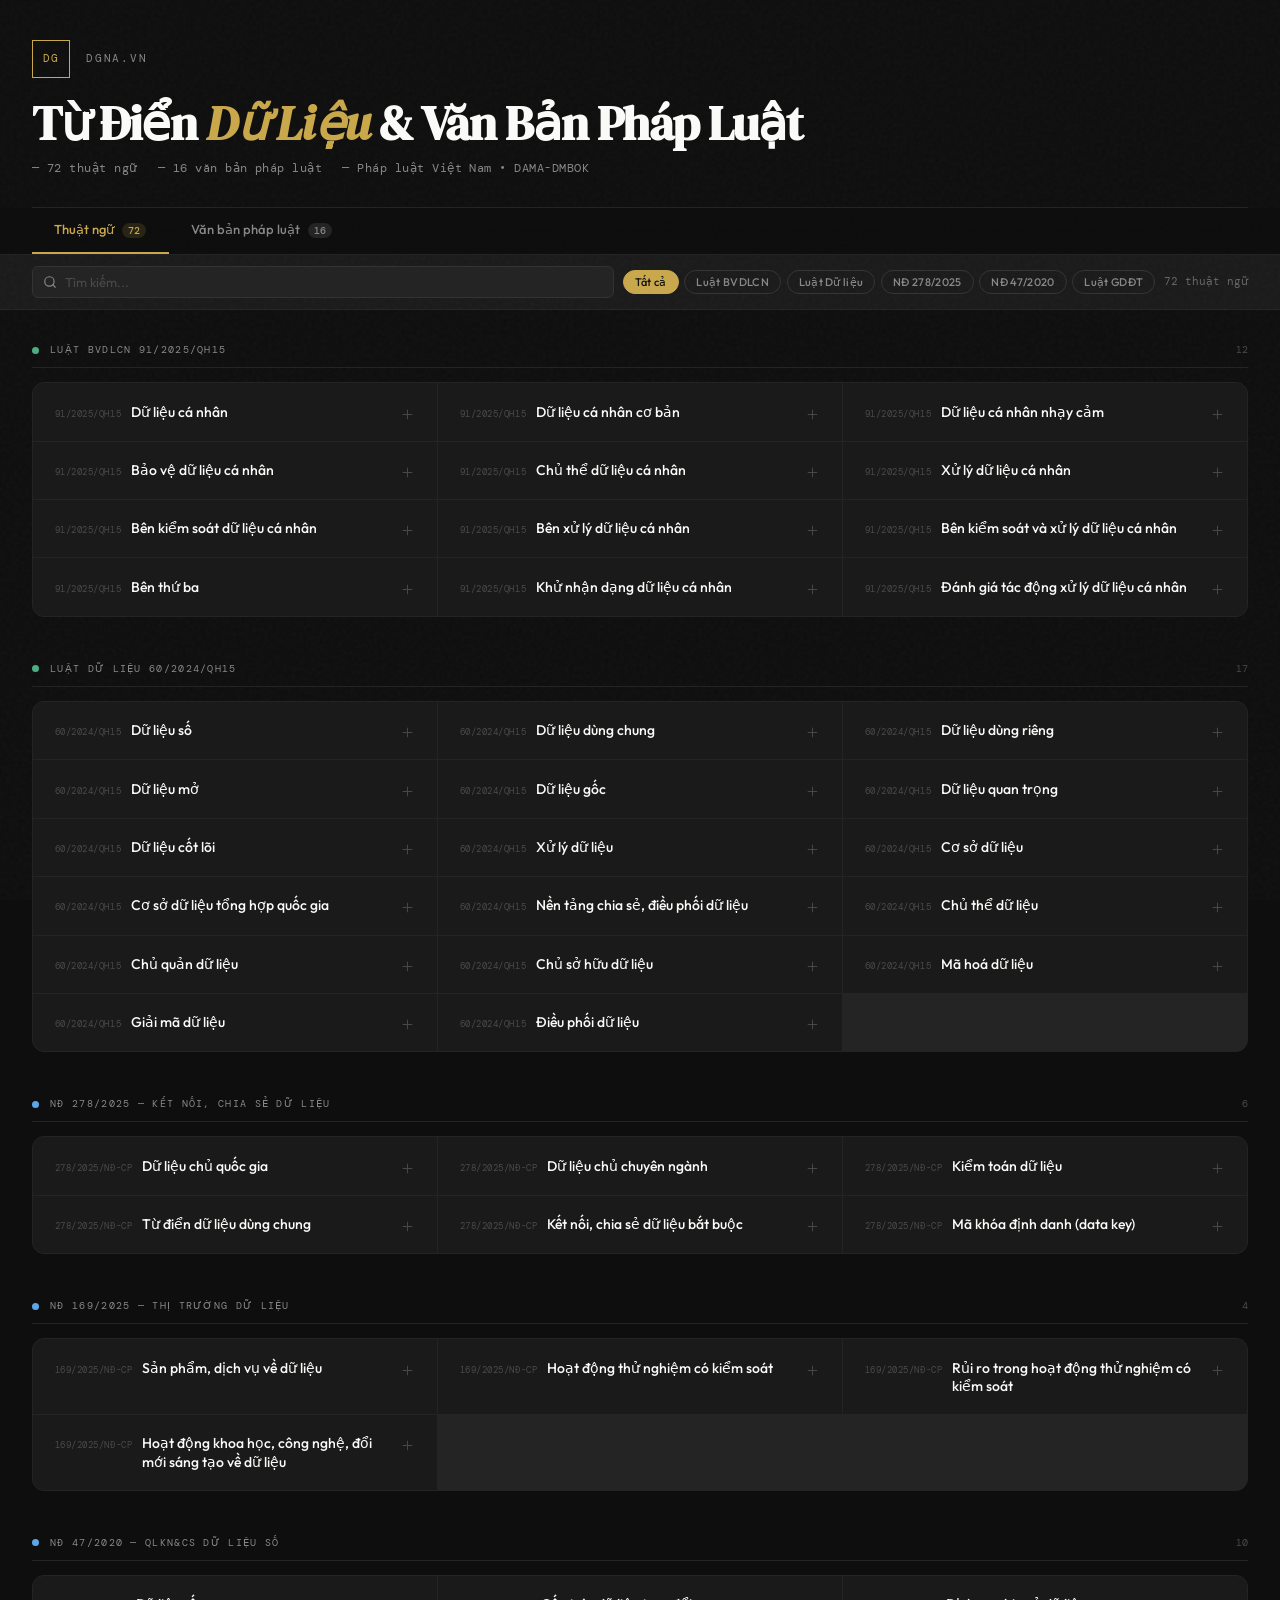
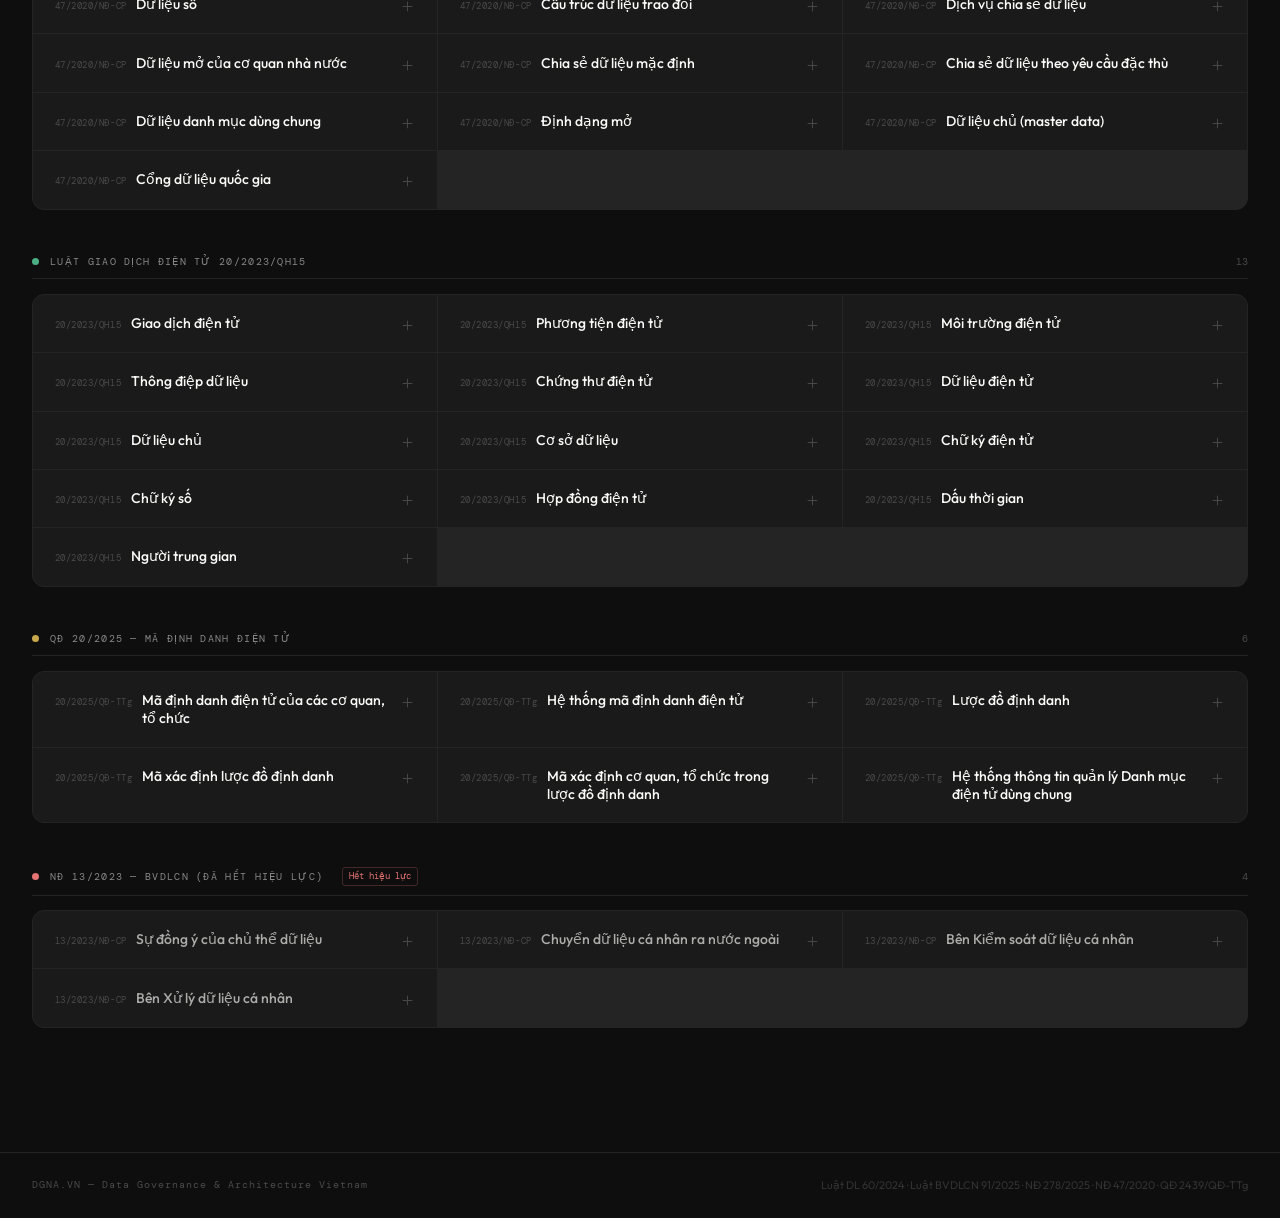
==== commit ffd2f184: "Update index.html" ====
--- a/dictionary/index.html
+++ b/dictionary/index.html
@@ -3,557 +3,364 @@
 <head>
 <meta charset="UTF-8">
 <meta name="viewport" content="width=device-width, initial-scale=1.0">
-<title>Từ Điển Thuật Ngữ Quản Trị Dữ Liệu — DGNA</title>
+<title>Từ Điển Thuật Ngữ & Văn Bản Pháp Luật — DGNA</title>
 <link rel="preconnect" href="https://fonts.googleapis.com">
 <link rel="preconnect" href="https://fonts.gstatic.com" crossorigin>
 <link href="https://fonts.googleapis.com/css2?family=DM+Serif+Display:ital@0;1&family=DM+Mono:wght@400;500&family=Outfit:wght@300;400;500;600&display=swap" rel="stylesheet">
 <style>
-  :root {
-    --gold:       #C9A84C;
-    --gold-light: #E8C97A;
-    --gold-dim:   #7A6228;
-    --gold-pale:  #F5EDD6;
-    --black:      #0E0E0E;
-    --gray-900:   #1A1A1A;
-    --gray-800:   #242424;
-    --gray-700:   #333333;
-    --gray-600:   #4A4A4A;
-    --gray-400:   #888888;
-    --gray-200:   #D4D4D4;
-    --gray-100:   #EFEFEF;
-    --gray-50:    #F8F7F5;
-    --white:      #FAFAF8;
-    --radius:     6px;
-    --radius-lg:  12px;
-  }
-
-  *, *::before, *::after { box-sizing: border-box; margin: 0; padding: 0; }
-
-  html { scroll-behavior: smooth; }
-
-  body {
-    font-family: 'Outfit', sans-serif;
-    background: var(--black);
-    color: var(--white);
-    min-height: 100vh;
-    font-size: 15px;
-    line-height: 1.6;
-    -webkit-font-smoothing: antialiased;
-  }
-
-  /* ── Noise texture overlay ── */
-  body::before {
-    content: '';
-    position: fixed; inset: 0;
-    background-image: url("data:image/svg+xml,%3Csvg viewBox='0 0 256 256' xmlns='http://www.w3.org/2000/svg'%3E%3Cfilter id='n'%3E%3CfeTurbulence type='fractalNoise' baseFrequency='0.9' numOctaves='4' stitchTiles='stitch'/%3E%3C/filter%3E%3Crect width='100%25' height='100%25' filter='url(%23n)' opacity='0.035'/%3E%3C/svg%3E");
-    pointer-events: none; z-index: 0;
-  }
-
-  /* ── Layout ── */
-  .site-wrap { position: relative; z-index: 1; max-width: 1280px; margin: 0 auto; padding: 0 2rem; }
-
-  /* ── Header ── */
-  header {
-    padding: 3rem 0 2rem;
-    border-bottom: 1px solid var(--gray-800);
-    display: flex; align-items: flex-end; justify-content: space-between; gap: 2rem;
-    flex-wrap: wrap;
-  }
-  .brand { display: flex; align-items: center; gap: 1rem; }
-  .brand-mark {
-    width: 40px; height: 40px;
-    border: 1.5px solid var(--gold);
-    display: grid; place-items: center;
-    font-family: 'DM Mono', monospace;
-    font-size: 11px; font-weight: 500;
-    color: var(--gold); letter-spacing: .08em;
-    flex-shrink: 0;
-  }
-  .brand-name {
-    font-family: 'DM Mono', monospace;
-    font-size: 12px; letter-spacing: .18em;
-    text-transform: uppercase; color: var(--gray-400);
-  }
-  .hero-title {
-    font-family: 'DM Serif Display', serif;
-    font-size: clamp(2rem, 5vw, 3.4rem);
-    line-height: 1.05;
-    color: var(--white);
-    letter-spacing: -.02em;
-  }
-  .hero-title em { color: var(--gold); font-style: italic; }
-  .hero-meta {
-    font-size: 12px; color: var(--gray-400);
-    font-family: 'DM Mono', monospace;
-    letter-spacing: .05em;
-    display: flex; gap: 1.5rem; flex-wrap: wrap;
-  }
-  .hero-meta span::before { content: '— '; }
-
-  /* ── Controls bar ── */
-  .controls {
-    position: sticky; top: 0; z-index: 50;
-    background: rgba(14,14,14,.92);
-    backdrop-filter: blur(16px);
-    border-bottom: 1px solid var(--gray-800);
-    padding: 1rem 0;
-  }
-  .controls-inner {
-    max-width: 1280px; margin: 0 auto; padding: 0 2rem;
-    display: flex; gap: .75rem; align-items: center; flex-wrap: wrap;
-  }
-  .search-wrap {
-    flex: 1; min-width: 220px; position: relative;
-  }
-  .search-wrap svg {
-    position: absolute; left: 12px; top: 50%; transform: translateY(-50%);
-    width: 15px; height: 15px; stroke: var(--gray-400); fill: none;
-    stroke-width: 2; stroke-linecap: round; stroke-linejoin: round;
-    pointer-events: none;
-  }
-  #search {
-    width: 100%; padding: 9px 12px 9px 36px;
-    background: var(--gray-900); border: 1px solid var(--gray-700);
-    border-radius: var(--radius); color: var(--white);
-    font-family: 'Outfit', sans-serif; font-size: 14px;
-    outline: none; transition: border-color .2s;
-  }
-  #search:focus { border-color: var(--gold); }
-  #search::placeholder { color: var(--gray-600); }
-
-  .filter-pills { display: flex; gap: .5rem; flex-wrap: wrap; }
-  .pill {
-    padding: 7px 14px; border-radius: 999px;
-    font-size: 12px; font-weight: 500; letter-spacing: .04em;
-    cursor: pointer; transition: all .18s; user-select: none;
-    border: 1px solid var(--gray-700); color: var(--gray-400);
-    background: transparent; font-family: 'Outfit', sans-serif;
-  }
-  .pill:hover { border-color: var(--gray-400); color: var(--white); }
-  .pill.active { background: var(--gold); border-color: var(--gold); color: var(--black); }
-  .pill[data-cat="gov"].active   { background: #2D7A4F; border-color: #2D7A4F; color: #fff; }
-  .pill[data-cat="mgmt"].active  { background: #185FA5; border-color: #185FA5; color: #fff; }
-  .pill[data-cat="tech"].active  { background: #8A5C00; border-color: #8A5C00; color: #fff; }
-  .pill[data-cat="risk"].active  { background: #8B1A1A; border-color: #8B1A1A; color: #fff; }
-
-  .count-label {
-    margin-left: auto; font-size: 12px; color: var(--gray-400);
-    font-family: 'DM Mono', monospace; white-space: nowrap;
-  }
-
-  /* ── Main grid ── */
-  main { padding: 2.5rem 0 5rem; }
-
-  .group-block { margin-bottom: 3.5rem; }
-  .group-header {
-    display: flex; align-items: center; gap: 1rem;
-    margin-bottom: 1.25rem; padding-bottom: .75rem;
-    border-bottom: 1px solid var(--gray-800);
-  }
-  .group-dot { width: 8px; height: 8px; border-radius: 50%; flex-shrink: 0; }
-  .group-dot.gov  { background: #2D7A4F; }
-  .group-dot.mgmt { background: #185FA5; }
-  .group-dot.tech { background: #C9A84C; }
-  .group-dot.risk { background: #C0392B; }
-  .group-title {
-    font-family: 'DM Mono', monospace;
-    font-size: 11px; letter-spacing: .15em;
-    text-transform: uppercase; color: var(--gray-400);
-  }
-  .group-count {
-    margin-left: auto; font-family: 'DM Mono', monospace;
-    font-size: 11px; color: var(--gray-600);
-  }
-
-  .cards-grid {
-    display: grid;
-    grid-template-columns: repeat(auto-fill, minmax(360px, 1fr));
-    gap: 1px;
-    background: var(--gray-800);
-    border: 1px solid var(--gray-800);
-    border-radius: var(--radius-lg);
-    overflow: hidden;
-  }
-
-  .card {
-    background: var(--gray-900);
-    padding: 1.5rem;
-    cursor: pointer;
-    transition: background .15s;
-    position: relative;
-  }
-  .card:hover { background: var(--gray-800); }
-  .card.expanded { background: var(--gray-800); }
-
-  .card-top { display: flex; gap: .75rem; align-items: flex-start; }
-  .card-code {
-    font-family: 'DM Mono', monospace;
-    font-size: 10px; color: var(--gray-600);
-    letter-spacing: .08em; flex-shrink: 0;
-    margin-top: 3px;
-  }
-  .card-names { flex: 1; }
-  .card-en {
-    font-size: 15px; font-weight: 500; color: var(--white);
-    line-height: 1.3; margin-bottom: 3px;
-  }
-  .card-vi {
-    font-size: 13px; color: var(--gray-400); line-height: 1.3;
-  }
-  .card-abbr {
-    font-family: 'DM Mono', monospace;
-    font-size: 11px; font-weight: 500;
-    color: var(--gold); padding: 3px 8px;
-    border: 1px solid var(--gold-dim);
-    border-radius: 4px; flex-shrink: 0;
-    align-self: flex-start; margin-top: 2px;
-    background: rgba(201,168,76,.08);
-  }
-
-  .card-expand-icon {
-    width: 18px; height: 18px; flex-shrink: 0; margin-top: 2px;
-    color: var(--gray-600); transition: transform .2s, color .15s;
-  }
-  .card.expanded .card-expand-icon { transform: rotate(45deg); color: var(--gold); }
-
-  .card-body {
-    max-height: 0; overflow: hidden;
-    transition: max-height .3s ease, opacity .25s ease;
-    opacity: 0;
-  }
-  .card.expanded .card-body { max-height: 400px; opacity: 1; }
-
-  .card-body-inner { padding-top: 1rem; border-top: 1px solid var(--gray-800); margin-top: 1rem; }
-
-  .desc-text {
-    font-size: 13.5px; color: var(--gray-200); line-height: 1.7;
-    margin-bottom: 1rem;
-  }
-
-  .meta-rows { display: flex; flex-direction: column; gap: .5rem; }
-  .meta-row { display: flex; gap: .75rem; align-items: flex-start; }
-  .meta-label {
-    font-family: 'DM Mono', monospace;
-    font-size: 10px; letter-spacing: .08em;
-    text-transform: uppercase; color: var(--gray-600);
-    width: 72px; flex-shrink: 0; padding-top: 1px;
-  }
-  .meta-val { font-size: 12.5px; color: var(--gray-300); line-height: 1.5; }
-  .meta-val.law-tag { color: var(--gold-light); }
-  .meta-val.syn-tag { font-style: italic; color: var(--gray-400); }
-
-  /* ── Empty state ── */
-  .empty {
-    text-align: center; padding: 5rem 2rem;
-    display: none;
-  }
-  .empty.show { display: block; }
-  .empty-icon { font-size: 2.5rem; margin-bottom: 1rem; opacity: .4; }
-  .empty-msg { color: var(--gray-600); font-size: 14px; }
-
-  /* ── Footer ── */
-  footer {
-    border-top: 1px solid var(--gray-800);
-    padding: 2rem 0;
-  }
-  .footer-inner {
-    max-width: 1280px; margin: 0 auto; padding: 0 2rem;
-    display: flex; justify-content: space-between; align-items: center;
-    flex-wrap: wrap; gap: 1rem;
-  }
-  .footer-brand {
-    font-family: 'DM Mono', monospace;
-    font-size: 11px; letter-spacing: .1em; color: var(--gray-600);
-  }
-  .footer-note { font-size: 12px; color: var(--gray-700); }
-
-  /* ── Highlight match ── */
-  mark {
-    background: rgba(201,168,76,.25);
-    color: var(--gold-light);
-    border-radius: 2px; padding: 0 1px;
-  }
-
-  /* ── Scroll to top ── */
-  #top-btn {
-    position: fixed; bottom: 2rem; right: 2rem;
-    width: 40px; height: 40px; z-index: 100;
-    background: var(--gray-800); border: 1px solid var(--gray-700);
-    border-radius: 50%; cursor: pointer;
-    display: grid; place-items: center;
-    opacity: 0; pointer-events: none;
-    transition: opacity .2s, background .15s;
-  }
-  #top-btn.show { opacity: 1; pointer-events: all; }
-  #top-btn:hover { background: var(--gray-700); }
-  #top-btn svg { width: 16px; height: 16px; stroke: var(--gray-400); fill: none; stroke-width: 2; stroke-linecap: round; stroke-linejoin: round; }
-
-  /* ── Responsive ── */
-  @media (max-width: 640px) {
-    .site-wrap, .controls-inner, .footer-inner { padding: 0 1rem; }
-    header { flex-direction: column; align-items: flex-start; padding: 2rem 0 1.5rem; }
-    .cards-grid { grid-template-columns: 1fr; }
-    .hero-meta { gap: .75rem; }
-  }
-
-  /* ── Fade in animation ── */
-  @keyframes fadeUp {
-    from { opacity: 0; transform: translateY(12px); }
-    to   { opacity: 1; transform: translateY(0); }
-  }
-  .group-block { animation: fadeUp .4s ease both; }
-  .group-block:nth-child(1) { animation-delay: .05s; }
-  .group-block:nth-child(2) { animation-delay: .10s; }
-  .group-block:nth-child(3) { animation-delay: .15s; }
-  .group-block:nth-child(4) { animation-delay: .20s; }
+:root{--gold:#C9A84C;--gold-l:#E8C97A;--gold-d:#7A6228;--black:#0E0E0E;--g900:#1A1A1A;--g800:#242424;--g700:#333333;--g600:#4A4A4A;--g500:#666666;--g400:#888888;--g300:#AAAAAA;--g200:#CCCCCC;--white:#FAFAF8;--r:6px;--rl:12px}
+*,*::before,*::after{box-sizing:border-box;margin:0;padding:0}
+html{scroll-behavior:smooth}
+body{font-family:'Outfit',sans-serif;background:var(--black);color:var(--white);min-height:100vh;font-size:15px;line-height:1.6;-webkit-font-smoothing:antialiased}
+body::before{content:'';position:fixed;inset:0;background-image:url("data:image/svg+xml,%3Csvg viewBox='0 0 256 256' xmlns='http://www.w3.org/2000/svg'%3E%3Cfilter id='n'%3E%3CfeTurbulence type='fractalNoise' baseFrequency='0.9' numOctaves='4' stitchTiles='stitch'/%3E%3C/filter%3E%3Crect width='100%25' height='100%25' filter='url(%23n)' opacity='0.03'/%3E%3C/svg%3E");pointer-events:none;z-index:0}
+.wrap{position:relative;z-index:1;max-width:1300px;margin:0 auto;padding:0 2rem}
+/* Header */
+header{padding:2.5rem 0 1.75rem;border-bottom:1px solid var(--g800)}
+.hdr-top{display:flex;align-items:center;gap:1rem;margin-bottom:1.25rem}
+.brand-mark{width:38px;height:38px;border:1.5px solid var(--gold);display:grid;place-items:center;font-family:'DM Mono',monospace;font-size:11px;color:var(--gold);letter-spacing:.06em;flex-shrink:0}
+.brand-name{font-family:'DM Mono',monospace;font-size:11px;letter-spacing:.16em;text-transform:uppercase;color:var(--g400)}
+.hero-title{font-family:'DM Serif Display',serif;font-size:clamp(1.8rem,4.5vw,3rem);line-height:1.08;letter-spacing:-.02em}
+.hero-title em{color:var(--gold);font-style:italic}
+.hero-sub{margin-top:.6rem;font-size:12px;color:var(--g400);font-family:'DM Mono',monospace;letter-spacing:.04em;display:flex;gap:1.25rem;flex-wrap:wrap}
+.hero-sub span::before{content:'— '}
+/* Tab nav */
+.tab-nav{position:sticky;top:0;z-index:60;background:rgba(14,14,14,.94);backdrop-filter:blur(18px);border-bottom:1px solid var(--g800)}
+.tab-nav-inner{max-width:1300px;margin:0 auto;padding:0 2rem;display:flex}
+.tab-btn{padding:.85rem 1.4rem;font-family:'Outfit',sans-serif;font-size:13px;font-weight:500;color:var(--g400);background:transparent;border:none;border-bottom:2px solid transparent;cursor:pointer;transition:all .18s;white-space:nowrap}
+.tab-btn:hover{color:var(--white)}
+.tab-btn.active{color:var(--gold);border-bottom-color:var(--gold)}
+.tab-count{display:inline-block;font-size:10px;font-family:'DM Mono',monospace;background:var(--g800);color:var(--g400);border-radius:10px;padding:1px 6px;margin-left:5px}
+.tab-btn.active .tab-count{background:rgba(201,168,76,.15);color:var(--gold)}
+/* Controls */
+.controls-bar{background:var(--g900);border-bottom:1px solid var(--g800);padding:.7rem 0}
+.controls-inner{max-width:1300px;margin:0 auto;padding:0 2rem;display:flex;gap:.55rem;align-items:center;flex-wrap:wrap}
+.search-wrap{flex:1;min-width:200px;position:relative}
+.search-wrap svg{position:absolute;left:11px;top:50%;transform:translateY(-50%);width:14px;height:14px;stroke:var(--g400);fill:none;stroke-width:2;stroke-linecap:round;stroke-linejoin:round;pointer-events:none}
+.search-inp{width:100%;padding:7px 10px 7px 32px;background:var(--g800);border:1px solid var(--g700);border-radius:var(--r);color:var(--white);font-family:'Outfit',sans-serif;font-size:13px;outline:none;transition:border-color .2s}
+.search-inp:focus{border-color:var(--gold)}
+.search-inp::placeholder{color:var(--g600)}
+.pills{display:flex;gap:.35rem;flex-wrap:wrap}
+.pill{padding:4px 11px;border-radius:999px;font-size:11px;font-weight:500;letter-spacing:.03em;cursor:pointer;transition:all .15s;user-select:none;border:1px solid var(--g700);color:var(--g400);background:transparent;font-family:'Outfit',sans-serif}
+.pill:hover{border-color:var(--g400);color:var(--white)}
+.pill.active{background:var(--gold);border-color:var(--gold);color:var(--black)}
+.pill.pl.active{background:#2D7A4F;border-color:#2D7A4F;color:#fff}
+.pill.pn.active{background:#185FA5;border-color:#185FA5;color:#fff}
+.pill.pq.active{background:#8A5C00;border-color:#8A5C00;color:#fff}
+.pill.pnq.active{background:#8B1A1A;border-color:#8B1A1A;color:#fff}
+.cnt-lbl{margin-left:auto;font-size:11px;color:var(--g500);font-family:'DM Mono',monospace;white-space:nowrap}
+/* Panels */
+.tab-panel{display:none}
+.tab-panel.active{display:block}
+/* Term groups */
+main{padding:2rem 0 5rem}
+.group-block{margin-bottom:2.75rem;animation:fadeUp .35s ease both}
+.group-block:nth-child(1){animation-delay:.04s}.group-block:nth-child(2){animation-delay:.08s}
+.group-block:nth-child(3){animation-delay:.12s}.group-block:nth-child(4){animation-delay:.16s}
+.group-block:nth-child(5){animation-delay:.2s}.group-block:nth-child(6){animation-delay:.24s}
+.group-header{display:flex;align-items:center;gap:.7rem;margin-bottom:.9rem;padding-bottom:.55rem;border-bottom:1px solid var(--g800)}
+.gdot{width:7px;height:7px;border-radius:50%;flex-shrink:0}
+.gdot.vb{background:#4CAF84}.gdot.nb{background:#5BA8E8}.gdot.qd{background:var(--gold)}.gdot.cd{background:#E57373}
+.gtitle{font-family:'DM Mono',monospace;font-size:10px;letter-spacing:.13em;text-transform:uppercase;color:var(--g400)}
+.gcnt{margin-left:auto;font-family:'DM Mono',monospace;font-size:10px;color:var(--g600)}
+.expired-badge{font-size:9px;font-family:'DM Mono',monospace;color:#E57373;border:1px solid rgba(229,115,115,.25);padding:1px 6px;border-radius:3px;margin-left:.5rem}
+/* Cards */
+.cards-grid{display:grid;grid-template-columns:repeat(auto-fill,minmax(370px,1fr));gap:1px;background:var(--g800);border:1px solid var(--g800);border-radius:var(--rl);overflow:hidden}
+.card{background:var(--g900);padding:1.2rem 1.35rem;cursor:pointer;transition:background .13s}
+.card:hover,.card.expanded{background:var(--g800)}
+.card-top{display:flex;gap:.6rem;align-items:flex-start}
+.card-src{font-family:'DM Mono',monospace;font-size:9px;color:var(--g600);letter-spacing:.06em;flex-shrink:0;margin-top:4px;min-width:56px}
+.card-names{flex:1}
+.card-vn{font-size:14px;font-weight:500;color:var(--white);line-height:1.3}
+.card-xi{width:15px;height:15px;flex-shrink:0;color:var(--g600);transition:transform .2s,color .15s;margin-top:4px}
+.card.expanded .card-xi{transform:rotate(45deg);color:var(--gold)}
+.card-body{max-height:0;overflow:hidden;transition:max-height .3s ease,opacity .25s;opacity:0}
+.card.expanded .card-body{max-height:600px;opacity:1}
+.card-body-inner{padding-top:.85rem;border-top:1px solid var(--g800);margin-top:.85rem}
+.desc{font-size:12.5px;color:var(--g200);line-height:1.75;margin-bottom:.8rem}
+.mrows{display:flex;flex-direction:column;gap:.35rem}
+.mrow{display:flex;gap:.6rem;align-items:flex-start}
+.mlbl{font-family:'DM Mono',monospace;font-size:9px;letter-spacing:.07em;text-transform:uppercase;color:var(--g600);width:58px;flex-shrink:0;padding-top:2px}
+.mval{font-size:12px;color:var(--g300);line-height:1.5}
+.mval.src-law{color:var(--gold-l)}
+.mval.src-note{font-style:italic;color:var(--g500)}
+/* Law cards */
+.laws-panel{padding:2rem 0 5rem}
+.law-grid{display:grid;grid-template-columns:repeat(auto-fill,minmax(400px,1fr));gap:1px;background:var(--g800);border:1px solid var(--g800);border-radius:var(--rl);overflow:hidden;margin-bottom:2.75rem}
+.law-card{background:var(--g900);padding:1.2rem 1.35rem;cursor:pointer;transition:background .13s}
+.law-card:hover,.law-card.expanded{background:var(--g800)}
+.law-card-top{display:flex;gap:.7rem;align-items:flex-start}
+.law-type-badge{font-family:'DM Mono',monospace;font-size:9px;font-weight:500;padding:3px 8px;border-radius:3px;flex-shrink:0;align-self:flex-start;margin-top:3px;letter-spacing:.05em}
+.lt-luat{background:rgba(45,122,79,.18);color:#4CAF84;border:1px solid rgba(45,122,79,.3)}
+.lt-ndcp{background:rgba(25,95,165,.18);color:#5BA8E8;border:1px solid rgba(25,95,165,.3)}
+.lt-qd{background:rgba(201,168,76,.12);color:var(--gold);border:1px solid rgba(201,168,76,.25)}
+.lt-nq{background:rgba(192,57,43,.15);color:#E57373;border:1px solid rgba(192,57,43,.25)}
+.lt-other{background:var(--g800);color:var(--g400);border:1px solid var(--g700)}
+.law-info{flex:1}
+.law-so{font-family:'DM Mono',monospace;font-size:10px;color:var(--g500);margin-bottom:3px;letter-spacing:.06em;display:flex;align-items:center;flex-wrap:wrap;gap:.4rem}
+.law-title{font-size:13.5px;font-weight:500;color:var(--white);line-height:1.35;margin-bottom:4px}
+.law-organ{font-size:11px;color:var(--g500)}
+.law-xi{width:15px;height:15px;flex-shrink:0;color:var(--g600);transition:transform .2s,color .15s;margin-top:4px}
+.law-card.expanded .law-xi{transform:rotate(45deg);color:var(--gold)}
+.law-body{max-height:0;overflow:hidden;transition:max-height .35s ease,opacity .25s;opacity:0}
+.law-card.expanded .law-body{max-height:500px;opacity:1}
+.law-body-inner{padding-top:.85rem;border-top:1px solid var(--g800);margin-top:.85rem}
+.law-desc{font-size:12.5px;color:var(--g200);line-height:1.7;margin-bottom:.8rem}
+.law-link{display:inline-flex;align-items:center;gap:.4rem;font-size:11px;color:var(--gold);text-decoration:none;font-family:'DM Mono',monospace;padding:4px 9px;border:1px solid rgba(201,168,76,.25);border-radius:4px;transition:all .15s}
+.law-link:hover{background:rgba(201,168,76,.08);border-color:var(--gold)}
+.law-link svg{width:11px;height:11px;stroke:currentColor;fill:none;stroke-width:2;stroke-linecap:round;stroke-linejoin:round}
+.eff-tag{font-family:'DM Mono',monospace;font-size:9px;border-radius:3px;padding:2px 6px}
+.eff-tag.active{background:rgba(76,175,132,.1);color:#4CAF84;border:1px solid rgba(76,175,132,.2)}
+.eff-tag.expired{background:rgba(229,115,115,.1);color:#E57373;border:1px solid rgba(229,115,115,.2)}
+.eff-tag.unknown{background:var(--g800);color:var(--g500);border:1px solid var(--g700)}
+/* Sec header (laws) */
+.sec-hdr{display:flex;align-items:center;gap:.7rem;margin-bottom:.9rem;padding-bottom:.55rem;border-bottom:1px solid var(--g800)}
+.sec-dot{width:7px;height:7px;border-radius:50%;flex-shrink:0}
+.sec-luat{background:#4CAF84}.sec-ndcp{background:#5BA8E8}.sec-qd{background:var(--gold)}.sec-nq{background:#E57373}
+.sec-title{font-family:'DM Mono',monospace;font-size:10px;letter-spacing:.13em;text-transform:uppercase;color:var(--g400)}
+.sec-cnt{margin-left:auto;font-family:'DM Mono',monospace;font-size:10px;color:var(--g600)}
+/* Misc */
+.empty{text-align:center;padding:4rem 2rem;display:none}
+.empty.show{display:block}
+.empty-ico{font-size:2rem;opacity:.35;margin-bottom:.65rem}
+.empty-msg{color:var(--g600);font-size:13px}
+footer{border-top:1px solid var(--g800);padding:1.5rem 0}
+.footer-inner{max-width:1300px;margin:0 auto;padding:0 2rem;display:flex;justify-content:space-between;align-items:center;flex-wrap:wrap;gap:.6rem}
+.footer-brand{font-family:'DM Mono',monospace;font-size:10px;letter-spacing:.1em;color:var(--g600)}
+.footer-note{font-size:11px;color:var(--g700)}
+#top-btn{position:fixed;bottom:1.75rem;right:1.75rem;width:38px;height:38px;z-index:100;background:var(--g800);border:1px solid var(--g700);border-radius:50%;cursor:pointer;display:grid;place-items:center;opacity:0;pointer-events:none;transition:opacity .2s}
+#top-btn.show{opacity:1;pointer-events:all}
+#top-btn:hover{background:var(--g700)}
+#top-btn svg{width:14px;height:14px;stroke:var(--g400);fill:none;stroke-width:2;stroke-linecap:round;stroke-linejoin:round}
+mark{background:rgba(201,168,76,.22);color:var(--gold-l);border-radius:2px;padding:0 1px}
+@media(max-width:640px){.wrap,.controls-inner,.footer-inner,.tab-nav-inner{padding:0 1rem}header{padding:1.75rem 0 1.25rem}.cards-grid,.law-grid{grid-template-columns:1fr}}
+@keyframes fadeUp{from{opacity:0;transform:translateY(10px)}to{opacity:1;transform:translateY(0)}}
 </style>
 </head>
 <body>
-
-<div class="site-wrap">
-  <header>
-    <div>
-      <div class="brand" style="margin-bottom:1.25rem">
-        <div class="brand-mark">DG</div>
-        <div class="brand-name">DGNA.VN</div>
-      </div>
-      <h1 class="hero-title">Từ Điển<br><em>Thuật Ngữ</em><br>Quản Trị Dữ Liệu</h1>
-    </div>
-    <div class="hero-meta">
-      <span>55 thuật ngữ</span>
-      <span>Chuẩn DAMA-DMBOK</span>
-      <span>Đối chiếu pháp luật Việt Nam</span>
-    </div>
-  </header>
-</div>
-
-<div class="controls">
+<div class="wrap">
+<header>
+  <div class="hdr-top"><div class="brand-mark">DG</div><div class="brand-name">DGNA.VN</div></div>
+  <h1 class="hero-title">Từ Điển <em>Dữ Liệu</em> &amp; Văn Bản Pháp Luật</h1>
+  <div class="hero-sub"><span id="stat-t">-- thuật ngữ</span><span id="stat-l">-- văn bản</span><span>Pháp luật Việt Nam • DAMA-DMBOK</span></div>
+</header>
+</div>
+
+<div class="tab-nav">
+  <div class="tab-nav-inner">
+    <button class="tab-btn active" onclick="switchTab('terms',this)">Thuật ngữ <span class="tab-count" id="tc-t">--</span></button>
+    <button class="tab-btn" onclick="switchTab('laws',this)">Văn bản pháp luật <span class="tab-count" id="tc-l">--</span></button>
+  </div>
+</div>
+
+<div class="controls-bar">
   <div class="controls-inner">
     <div class="search-wrap">
       <svg viewBox="0 0 24 24"><circle cx="11" cy="11" r="8"/><line x1="21" y1="21" x2="16.65" y2="16.65"/></svg>
-      <input id="search" type="text" placeholder="Tìm kiếm thuật ngữ, viết tắt, mô tả...">
+      <input id="search" class="search-inp" type="text" placeholder="Tìm kiếm...">
     </div>
-    <div class="filter-pills">
-      <button class="pill active" data-cat="all">Tất cả</button>
-      <button class="pill" data-cat="gov">Quản trị</button>
-      <button class="pill" data-cat="mgmt">Quản lý DL</button>
-      <button class="pill" data-cat="tech">Kỹ thuật</button>
-      <button class="pill" data-cat="risk">Tuân thủ</button>
+    <div class="pills" id="pt">
+      <button class="pill active" data-src="all">Tất cả</button>
+      <button class="pill" data-src="91/2025/QH15">Luật BVDLCN</button>
+      <button class="pill" data-src="60/2024/QH15">Luật Dữ liệu</button>
+      <button class="pill" data-src="278/2025/NĐ-CP">NĐ 278/2025</button>
+      <button class="pill" data-src="47/2020/NĐ-CP">NĐ 47/2020</button>
+      <button class="pill" data-src="20/2023/QH15">Luật GDĐT</button>
     </div>
-    <span class="count-label" id="count-label">55 thuật ngữ</span>
+    <div class="pills" id="pl" style="display:none">
+      <button class="pill active" data-lt="all">Tất cả</button>
+      <button class="pill pl" data-lt="Luật">Luật</button>
+      <button class="pill pn" data-lt="Nghị định">Nghị định</button>
+      <button class="pill pq" data-lt="Quyết định">Quyết định</button>
+      <button class="pill pnq" data-lt="Nghị quyết">Nghị quyết</button>
+    </div>
+    <span class="cnt-lbl" id="cnt">-- mục</span>
   </div>
 </div>
 
-<div class="site-wrap">
-  <main id="main-content"></main>
-  <div class="empty" id="empty-state">
-    <div class="empty-icon">◎</div>
-    <p class="empty-msg">Không tìm thấy thuật ngữ phù hợp</p>
-  </div>
+<div class="tab-panel active" id="panel-terms">
+  <div class="wrap"><main id="tc"></main><div class="empty" id="et"><div class="empty-ico">◎</div><p class="empty-msg">Không tìm thấy kết quả</p></div></div>
+</div>
+<div class="tab-panel" id="panel-laws">
+  <div class="wrap"><div class="laws-panel" id="lc"></div><div class="empty" id="el"><div class="empty-ico">◎</div><p class="empty-msg">Không tìm thấy kết quả</p></div></div>
 </div>
 
 <footer>
   <div class="footer-inner">
-    <span class="footer-brand">DGNA.VN — Data Governance & Architecture Vietnam</span>
-    <span class="footer-note">Dựa trên DAMA-DMBOK 2nd Edition · Luật Dữ liệu 60/2024/QH15 · Luật BVDLCN 91/2025/QH15 · QĐ 2439/QĐ-TTg</span>
+    <span class="footer-brand">DGNA.VN — Data Governance &amp; Architecture Vietnam</span>
+    <span class="footer-note">Luật DL 60/2024 · Luật BVDLCN 91/2025 · NĐ 278/2025 · NĐ 47/2020 · QĐ 2439/QĐ-TTg</span>
   </div>
 </footer>
-
-<button id="top-btn" onclick="window.scrollTo({top:0,behavior:'smooth'})" title="Lên đầu trang">
-  <svg viewBox="0 0 24 24"><polyline points="18 15 12 9 6 15"/></svg>
-</button>
+<button id="top-btn" onclick="window.scrollTo({top:0,behavior:'smooth'})"><svg viewBox="0 0 24 24"><polyline points="18 15 12 9 6 15"/></svg></button>
 
 <script>
-const TERMS = [
-  {id:"DG-001",cat:"gov",en:"Data Governance",vi:"Quản trị dữ liệu",desc:"Việc thực thi quyền lực, kiểm soát và ra quyết định chung (lập kế hoạch, giám sát, thực thi) về quản lý tài sản dữ liệu của tổ chức.",abbr:"DG",law:"Luật Dữ liệu 60/2024/QH15; QĐ 2439/QĐ-TTg",syn:"Data Stewardship (nghĩa rộng)"},
-  {id:"DG-002",cat:"gov",en:"Data Asset",vi:"Tài sản dữ liệu",desc:"Dữ liệu được tổ chức xác định là có giá trị kinh tế, vận hành hoặc chiến lược, cần được quản lý và bảo vệ.",abbr:"",law:"Luật Dữ liệu 60/2024/QH15",syn:"Data Resource"},
-  {id:"DG-003",cat:"gov",en:"Data Policy",vi:"Chính sách dữ liệu",desc:"Tập hợp các quy tắc, nguyên tắc chỉ đạo việc thu thập, sử dụng, chia sẻ và bảo vệ dữ liệu trong tổ chức.",abbr:"",law:"QĐ 2439/QĐ-TTg; Luật Dữ liệu 60/2024/QH15",syn:""},
-  {id:"DG-004",cat:"gov",en:"Data Strategy",vi:"Chiến lược dữ liệu",desc:"Kế hoạch tổng thể xác định mục tiêu, tầm nhìn, ưu tiên và lộ trình phát triển năng lực dữ liệu của tổ chức.",abbr:"",law:"QĐ 2439/QĐ-TTg",syn:""},
-  {id:"DG-005",cat:"gov",en:"Data Council",vi:"Hội đồng Dữ liệu",desc:"Cơ quan ra quyết định cấp cao về dữ liệu trong tổ chức, gồm các lãnh đạo đại diện cho nghiệp vụ và kỹ thuật. Phê duyệt chính sách, giải quyết xung đột về dữ liệu.",abbr:"",law:"QĐ 2439/QĐ-TTg",syn:"Data Governance Board, Data Steering Committee"},
-  {id:"DG-006",cat:"gov",en:"Chief Data Officer",vi:"Giám đốc Dữ liệu",desc:"Lãnh đạo cấp C chịu trách nhiệm toàn bộ chiến lược và quản trị dữ liệu của tổ chức.",abbr:"CDO",law:"QĐ 2439/QĐ-TTg",syn:""},
-  {id:"DG-007",cat:"gov",en:"Data Owner",vi:"Chủ quản dữ liệu / Người sở hữu dữ liệu",desc:"Cá nhân/đơn vị thuộc nghiệp vụ chịu trách nhiệm về ý nghĩa, chất lượng và quyết định sử dụng một tập dữ liệu cụ thể.",abbr:"",law:"QĐ 2439/QĐ-TTg",syn:"Data Accountable"},
-  {id:"DG-008",cat:"gov",en:"Data Steward",vi:"Người quản lý dữ liệu",desc:"Người thực hiện các nhiệm vụ quản trị dữ liệu hàng ngày: định nghĩa, giám sát chất lượng, duy trì metadata, điều phối giữa nghiệp vụ và IT.",abbr:"",law:"",syn:""},
-  {id:"DG-009",cat:"gov",en:"Business Glossary",vi:"Từ điển nghiệp vụ",desc:"Tập hợp các thuật ngữ nghiệp vụ được định nghĩa thống nhất, được phê duyệt bởi Data Owner, làm chuẩn chung cho toàn tổ chức.",abbr:"",law:"QĐ 2439/QĐ-TTg (Từ điển dữ liệu quốc gia)",syn:"Enterprise Glossary"},
-  {id:"DG-010",cat:"gov",en:"Data Accountability",vi:"Trách nhiệm giải trình về dữ liệu",desc:"Nghĩa vụ của cá nhân/đơn vị chịu trách nhiệm trước tổ chức khi dữ liệu sai, thiếu hoặc bị lạm dụng.",abbr:"",law:"Luật Dữ liệu 60/2024/QH15; NĐ 13/2023/NĐ-CP",syn:""},
-  {id:"DG-011",cat:"gov",en:"Data Decision Rights",vi:"Quyền quyết định về dữ liệu",desc:"Xác định ai có thẩm quyền ra quyết định về dữ liệu, trong tình huống nào và theo quy trình nào.",abbr:"",law:"QĐ 2439/QĐ-TTg",syn:"Data Authority"},
-  {id:"DG-012",cat:"gov",en:"Data Capability Landscape",vi:"Khung năng lực dữ liệu",desc:"Mô hình tổng thể mô tả các năng lực cần có để tổ chức quản trị và khai thác dữ liệu hiệu quả, từ chiến lược đến vận hành.",abbr:"",law:"QĐ 2439/QĐ-TTg",syn:"Data Capability Framework"},
-  {id:"DG-013",cat:"gov",en:"Data Maturity",vi:"Mức độ trưởng thành về dữ liệu",desc:"Mức độ phát triển năng lực dữ liệu của tổ chức, thường được đo theo thang điểm từ 1 (sơ khai) đến 5 (tối ưu hóa).",abbr:"",law:"",syn:"Data Capability Maturity"},
-  {id:"DG-014",cat:"gov",en:"DCAM",vi:"Mô hình đánh giá năng lực quản lý dữ liệu",desc:"Khung đánh giá mức độ trưởng thành dữ liệu do EDM Council phát triển, tập trung vào tuân thủ và kiểm soát rủi ro dữ liệu.",abbr:"DCAM",law:"",syn:"Data Management Capability Assessment Model"},
-  {id:"DG-015",cat:"gov",en:"TOGAF",vi:"Khung kiến trúc tổng thể doanh nghiệp",desc:"Khung kiến trúc doanh nghiệp (The Open Group Architecture Framework) kết nối dữ liệu, công nghệ và nghiệp vụ quản lý.",abbr:"TOGAF",law:"",syn:"The Open Group Architecture Framework"},
-  {id:"DG-016",cat:"gov",en:"Data Adoption Rate",vi:"Tỷ lệ áp dụng quản trị dữ liệu",desc:"Mức độ các đơn vị/cá nhân trong tổ chức thực sự tuân thủ và sử dụng các chính sách, quy trình quản trị dữ liệu đã ban hành.",abbr:"",law:"",syn:""},
-  {id:"DM-001",cat:"mgmt",en:"Data Management",vi:"Quản lý dữ liệu",desc:"Tổng thể các hoạt động lập kế hoạch, kiểm soát và cung cấp để thu thập, lưu trữ, bảo vệ và khai thác dữ liệu hiệu quả theo DAMA-DMBOK.",abbr:"DM",law:"Luật Dữ liệu 60/2024/QH15",syn:""},
-  {id:"DM-002",cat:"mgmt",en:"Metadata",vi:"Siêu dữ liệu",desc:"Dữ liệu mô tả dữ liệu khác. Bao gồm siêu dữ liệu nghiệp vụ, kỹ thuật, vận hành và truy gốc.",abbr:"",law:"QĐ 2439/QĐ-TTg; Luật Dữ liệu 60/2024/QH15",syn:""},
-  {id:"DM-003",cat:"mgmt",en:"Metadata Management",vi:"Quản lý siêu dữ liệu",desc:"Quá trình tạo lập, duy trì và quản lý toàn bộ siêu dữ liệu của tổ chức, bao gồm từ điển dữ liệu, danh mục dữ liệu và lineage.",abbr:"",law:"QĐ 2439/QĐ-TTg",syn:""},
-  {id:"DM-004",cat:"mgmt",en:"Data Dictionary",vi:"Từ điển dữ liệu",desc:"Kho lưu trữ mô tả chi tiết về các phần tử dữ liệu: tên, định nghĩa, kiểu dữ liệu, nguồn gốc, quy tắc nghiệp vụ và mối quan hệ.",abbr:"",law:"QĐ 2439/QĐ-TTg (Từ điển dữ liệu quốc gia)",syn:"Data Element Dictionary"},
-  {id:"DM-005",cat:"mgmt",en:"Data Catalog",vi:"Danh mục dữ liệu",desc:"Hệ thống kiểm kê và tìm kiếm tài sản dữ liệu của tổ chức, tích hợp metadata, lineage, phân loại và thông tin chủ quản.",abbr:"",law:"QĐ 2439/QĐ-TTg",syn:"Data Inventory"},
-  {id:"DM-006",cat:"mgmt",en:"Data Quality",vi:"Chất lượng dữ liệu",desc:"Mức độ dữ liệu đáp ứng các tiêu chí: chính xác, đầy đủ, nhất quán, kịp thời, duy nhất và hợp lệ để phục vụ mục đích sử dụng.",abbr:"DQ",law:"Luật Dữ liệu 60/2024/QH15",syn:""},
-  {id:"DM-007",cat:"mgmt",en:"Data Lineage",vi:"Nguồn gốc / Truy gốc dữ liệu",desc:"Khả năng truy vết toàn bộ hành trình của dữ liệu từ nguồn gốc qua các phép chuyển đổi đến đích cuối, đảm bảo tính minh bạch và kiểm toán.",abbr:"",law:"Luật Dữ liệu 60/2024/QH15",syn:"Data Provenance, Data Traceability"},
-  {id:"DM-008",cat:"mgmt",en:"Master Data",vi:"Dữ liệu Chủ",desc:"Dữ liệu cốt lõi dùng chung trong toàn tổ chức, mô tả các thực thể nghiệp vụ quan trọng như khách hàng, sản phẩm, tổ chức, địa lý.",abbr:"",law:"QĐ 2439/QĐ-TTg",syn:""},
-  {id:"DM-009",cat:"mgmt",en:"Master Data Management",vi:"Quản lý dữ liệu Chủ",desc:"Quy trình và công nghệ đảm bảo dữ liệu chủ được tạo lập, chuẩn hóa, đồng bộ và phân phối thống nhất trên toàn tổ chức.",abbr:"MDM",law:"QĐ 2439/QĐ-TTg",syn:""},
-  {id:"DM-010",cat:"mgmt",en:"Reference Data",vi:"Dữ liệu Tham chiếu",desc:"Tập hợp các giá trị được chuẩn hóa dùng để phân loại hoặc mô tả dữ liệu khác, ví dụ: danh mục mã quốc gia, danh mục ngành nghề.",abbr:"RD",law:"QĐ 2439/QĐ-TTg",syn:""},
-  {id:"DM-011",cat:"mgmt",en:"Reference Data Management",vi:"Quản lý dữ liệu Tham chiếu",desc:"Quản lý các danh mục, bảng mã dùng chung nhằm đảm bảo nhất quán về phân loại dữ liệu trong toàn tổ chức.",abbr:"RDM",law:"QĐ 2439/QĐ-TTg",syn:""},
-  {id:"DM-012",cat:"mgmt",en:"Data Architecture",vi:"Kiến trúc dữ liệu",desc:"Thiết kế tổng thể định nghĩa cách dữ liệu được thu thập, lưu trữ, tích hợp, quản lý và sử dụng trong tổ chức.",abbr:"",law:"QĐ 2439/QĐ-TTg (Khung Kiến trúc dữ liệu quốc gia)",syn:""},
-  {id:"DM-013",cat:"mgmt",en:"Data Model",vi:"Mô hình dữ liệu",desc:"Biểu diễn trừu tượng cấu trúc và mối quan hệ giữa các phần tử dữ liệu, bao gồm mô hình khái niệm, logic và vật lý.",abbr:"",law:"",syn:""},
-  {id:"DM-014",cat:"mgmt",en:"Data Domain",vi:"Miền dữ liệu",desc:"Nhóm các tài sản dữ liệu liên quan theo chủ đề nghiệp vụ, ví dụ: Customer, Product, Finance. Là đơn vị tổ chức cơ bản trong data governance.",abbr:"",law:"QĐ 2439/QĐ-TTg",syn:"Data Subject Area"},
-  {id:"DM-015",cat:"mgmt",en:"Data Lifecycle Management",vi:"Quản lý vòng đời dữ liệu",desc:"Quản lý dữ liệu qua toàn bộ vòng đời: tạo lập, lưu trữ, sử dụng, chia sẻ, lưu trữ lâu dài và xóa bỏ.",abbr:"DLM",law:"Luật Dữ liệu 60/2024/QH15",syn:""},
-  {id:"DM-016",cat:"mgmt",en:"Data Integration",vi:"Tích hợp dữ liệu",desc:"Quy trình kết hợp dữ liệu từ nhiều nguồn khác nhau thành một cái nhìn thống nhất, phục vụ phân tích và vận hành.",abbr:"",law:"Luật Dữ liệu 60/2024/QH15",syn:"Data Interoperability (nghĩa rộng)"},
-  {id:"DM-017",cat:"mgmt",en:"Data Taxonomy",vi:"Phân loại dữ liệu / Bản đồ dữ liệu",desc:"Hệ thống phân cấp và phân loại dữ liệu theo các tiêu chí nhất định, giúp tổ chức và tìm kiếm dữ liệu hiệu quả.",abbr:"",law:"QĐ 2439/QĐ-TTg",syn:"Data Classification Scheme"},
-  {id:"DM-018",cat:"mgmt",en:"Data Reconciliation",vi:"Đối chiếu / Cân đối dữ liệu",desc:"Quá trình so sánh và kiểm tra tính nhất quán của dữ liệu giữa các hệ thống hoặc nguồn khác nhau để phát hiện sai lệch.",abbr:"",law:"",syn:""},
-  {id:"DM-019",cat:"mgmt",en:"Data as a Service",vi:"Dữ liệu như một dịch vụ",desc:"Mô hình cung cấp dữ liệu qua API hoặc nền tảng trung tâm, cho phép các đơn vị tiêu thụ dữ liệu theo nhu cầu mà không cần quản lý hạ tầng.",abbr:"DaaS",law:"",syn:""},
-  {id:"DM-020",cat:"mgmt",en:"Data Democratization",vi:"Dân chủ hóa dữ liệu",desc:"Quá trình mở rộng khả năng truy cập và sử dụng dữ liệu cho toàn bộ nhân viên nghiệp vụ, không chỉ riêng bộ phận IT.",abbr:"",law:"",syn:""},
-  {id:"DM-021",cat:"mgmt",en:"Customer Data",vi:"Dữ liệu khách hàng",desc:"Tập hợp dữ liệu mô tả khách hàng của tổ chức, bao gồm thông tin định danh, giao dịch, hành vi và tương tác.",abbr:"",law:"NĐ 13/2023/NĐ-CP; Luật BVDLCN 91/2025/QH15",syn:""},
-  {id:"DM-022",cat:"mgmt",en:"Data Element",vi:"Phần tử dữ liệu / Điểm dữ liệu",desc:"Đơn vị dữ liệu nhỏ nhất có ý nghĩa trong một hệ thống, được định nghĩa rõ về tên, kiểu, định dạng và nghĩa nghiệp vụ.",abbr:"",law:"",syn:"Data Field, Data Attribute"},
-  {id:"DM-023",cat:"mgmt",en:"Business Intelligence",vi:"Trí tuệ kinh doanh",desc:"Tập hợp công nghệ, quy trình và thực hành chuyển đổi dữ liệu thành thông tin hỗ trợ ra quyết định kinh doanh.",abbr:"BI",law:"",syn:""},
-  {id:"DM-024",cat:"mgmt",en:"Data Warehouse",vi:"Kho dữ liệu",desc:"Hệ thống lưu trữ dữ liệu tích hợp từ nhiều nguồn, được tổ chức theo chủ đề và tối ưu hóa cho truy vấn phân tích.",abbr:"DWH",law:"",syn:""},
-  {id:"TE-001",cat:"tech",en:"ETL (Extract, Transform, Load)",vi:"Trích xuất – Chuyển đổi – Nạp dữ liệu",desc:"Quy trình kỹ thuật trích xuất dữ liệu từ nguồn, chuyển đổi theo quy tắc nghiệp vụ và nạp vào hệ thống đích.",abbr:"ETL",law:"",syn:"ELT (biến thể hiện đại)"},
-  {id:"TE-002",cat:"tech",en:"Change Data Capture",vi:"Bắt thay đổi dữ liệu",desc:"Kỹ thuật theo dõi và ghi nhận các thay đổi trong cơ sở dữ liệu nguồn để đồng bộ dữ liệu theo thời gian thực.",abbr:"CDC",law:"",syn:""},
-  {id:"TE-003",cat:"tech",en:"Data Lake / Lakehouse",vi:"Hồ dữ liệu / Kho-hồ dữ liệu",desc:"Nền tảng lưu trữ tập trung lượng lớn dữ liệu thô ở định dạng gốc. Lakehouse kết hợp tính linh hoạt của Data Lake với khả năng truy vấn của Data Warehouse.",abbr:"",law:"",syn:""},
-  {id:"TE-004",cat:"tech",en:"Data Platform",vi:"Nền tảng dữ liệu",desc:"Hệ sinh thái công nghệ tích hợp phục vụ toàn bộ vòng đời dữ liệu, từ thu thập, xử lý, lưu trữ đến phân tích và phân phối.",abbr:"",law:"",syn:""},
-  {id:"TE-005",cat:"tech",en:"Personally Identifiable Information",vi:"Dữ liệu cá nhân / Thông tin nhận dạng cá nhân",desc:"Bất kỳ thông tin nào có thể được sử dụng để xác định danh tính một cá nhân cụ thể, trực tiếp hoặc gián tiếp.",abbr:"PII",law:"NĐ 13/2023/NĐ-CP; Luật BVDLCN 91/2025/QH15",syn:"Personal Data (GDPR)"},
-  {id:"TE-006",cat:"tech",en:"Data Security",vi:"Bảo mật dữ liệu",desc:"Tổng thể các biện pháp kỹ thuật và quản lý bảo vệ dữ liệu khỏi truy cập trái phép, rò rỉ, thay đổi hoặc phá hủy.",abbr:"",law:"Luật An ninh mạng; NĐ 13/2023/NĐ-CP; Luật BVDLCN 91/2025/QH15",syn:""},
-  {id:"TE-007",cat:"tech",en:"Sensitive Zone",vi:"Vùng dữ liệu nhạy cảm",desc:"Phân vùng lưu trữ dữ liệu có mức độ bảo mật cao nhất, chứa PII và dữ liệu kinh doanh chiến lược, được kiểm soát truy cập nghiêm ngặt.",abbr:"",law:"NĐ 13/2023/NĐ-CP; Luật BVDLCN 91/2025/QH15",syn:""},
-  {id:"TE-008",cat:"tech",en:"Real-time Data",vi:"Dữ liệu thời gian thực",desc:"Dữ liệu được xử lý và cung cấp ngay lập tức hoặc gần như ngay lập tức sau khi sự kiện xảy ra, độ trễ thường dưới vài giây.",abbr:"",law:"",syn:"Streaming Data"},
-  {id:"TE-009",cat:"tech",en:"Big Data",vi:"Dữ liệu lớn",desc:"Tập dữ liệu có khối lượng, tốc độ, đa dạng vượt quá khả năng xử lý của hệ thống truyền thống, đặc trưng bởi 3V hoặc 5V.",abbr:"",law:"",syn:""},
-  {id:"TE-010",cat:"tech",en:"Data API",vi:"Giao diện lập trình ứng dụng dữ liệu",desc:"Giao diện cho phép các ứng dụng truy cập và trao đổi dữ liệu theo chuẩn, thường qua REST hoặc GraphQL.",abbr:"API",law:"",syn:""},
-  {id:"TE-011",cat:"tech",en:"Unstructured Data",vi:"Dữ liệu phi cấu trúc",desc:"Dữ liệu không có định dạng hoặc lược đồ xác định trước, như văn bản tự do, hình ảnh, âm thanh, video.",abbr:"",law:"",syn:""},
-  {id:"RC-001",cat:"risk",en:"Data Compliance",vi:"Tuân thủ dữ liệu",desc:"Đảm bảo hoạt động thu thập, xử lý và lưu trữ dữ liệu tuân theo các quy định pháp luật, tiêu chuẩn ngành và chính sách nội bộ.",abbr:"",law:"Luật Dữ liệu 60/2024/QH15; Luật BVDLCN 91/2025/QH15; NĐ 13/2023/NĐ-CP",syn:""},
-  {id:"RC-002",cat:"risk",en:"Personal Data Protection",vi:"Bảo vệ dữ liệu cá nhân",desc:"Tổng thể biện pháp pháp lý và kỹ thuật bảo vệ quyền riêng tư và dữ liệu cá nhân của người dùng.",abbr:"BVDLCN",law:"Luật BVDLCN 91/2025/QH15; NĐ 13/2023/NĐ-CP",syn:"Data Privacy"},
-  {id:"RC-003",cat:"risk",en:"Consent",vi:"Sự đồng ý / Chấp thuận",desc:"Sự cho phép rõ ràng của chủ thể dữ liệu cho phép tổ chức thu thập, xử lý dữ liệu cá nhân của họ theo mục đích đã nêu.",abbr:"",law:"NĐ 13/2023/NĐ-CP; Luật BVDLCN 91/2025/QH15",syn:""},
-  {id:"RC-004",cat:"risk",en:"Cross-border Data Transfer",vi:"Chuyển giao dữ liệu xuyên biên giới",desc:"Việc truyền, chia sẻ hoặc cung cấp dữ liệu ra ngoài lãnh thổ quốc gia nơi dữ liệu được thu thập.",abbr:"",law:"NĐ 13/2023/NĐ-CP; Luật BVDLCN 91/2025/QH15",syn:""},
-  {id:"RC-005",cat:"risk",en:"Data Breach",vi:"Vi phạm dữ liệu / Rò rỉ dữ liệu",desc:"Sự cố bảo mật dẫn đến truy cập, tiết lộ, thay đổi hoặc phá hủy dữ liệu trái phép, gây tổn hại cho tổ chức hoặc cá nhân.",abbr:"",law:"NĐ 13/2023/NĐ-CP; Luật BVDLCN 91/2025/QH15",syn:"Data Incident"},
-  {id:"RC-006",cat:"risk",en:"GDPR",vi:"Quy định bảo vệ dữ liệu chung (EU)",desc:"Quy định bảo vệ dữ liệu cá nhân của Liên minh châu Âu, có hiệu lực từ 2018. Áp dụng cho mọi tổ chức xử lý dữ liệu công dân EU.",abbr:"GDPR",law:"",syn:"General Data Protection Regulation"},
-  {id:"RC-007",cat:"risk",en:"Data Audit",vi:"Kiểm toán dữ liệu",desc:"Đánh giá độc lập và có hệ thống về tính chính xác, đầy đủ, bảo mật và tuân thủ của dữ liệu và quy trình quản lý dữ liệu.",abbr:"",law:"Luật Dữ liệu 60/2024/QH15; QĐ 2439/QĐ-TTg",syn:"Data Assessment"},
-  {id:"RC-008",cat:"risk",en:"Data Incident",vi:"Sự cố dữ liệu",desc:"Sự kiện bất thường ảnh hưởng đến tính sẵn sàng, toàn vẹn hoặc bảo mật của dữ liệu, cần được xử lý theo quy trình ứng phó sự cố.",abbr:"",law:"NĐ 13/2023/NĐ-CP",syn:"Data Breach (trường hợp có rò rỉ)"},
+const T=[
+  {s:"60/2024/QH15",v:"Dữ liệu số",d:"Dữ liệu về sự vật, hiện tượng, sự kiện, bao gồm một hoặc kết hợp các dạng âm thanh, hình ảnh, chữ số, chữ viết, ký hiệu được thể hiện dưới dạng kỹ thuật số.",n:""},
+  {s:"60/2024/QH15",v:"Dữ liệu dùng chung",d:"Dữ liệu được tiếp cận, chia sẻ, khai thác, sử dụng chung trong các cơ quan Đảng, Nhà nước, Ủy ban Mặt trận Tổ quốc Việt Nam và các tổ chức chính trị - xã hội.",n:""},
+  {s:"60/2024/QH15",v:"Dữ liệu dùng riêng",d:"Dữ liệu được tiếp cận, chia sẻ, khai thác, sử dụng trong phạm vi nội bộ của cơ quan Đảng, Nhà nước, Ủy ban Mặt trận Tổ quốc Việt Nam và các tổ chức chính trị - xã hội.",n:""},
+  {s:"60/2024/QH15",v:"Dữ liệu mở",d:"Dữ liệu mà mọi cơ quan, tổ chức, cá nhân có nhu cầu đều được tiếp cận, chia sẻ, khai thác, sử dụng.",n:""},
+  {s:"60/2024/QH15",v:"Dữ liệu gốc",d:"Dữ liệu được tạo lập trong quá trình hoạt động của cơ quan, tổ chức, cá nhân hoặc thu thập, tạo lập từ số hóa bản chính giấy tờ, tài liệu, các dạng vật chất khác.",n:""},
+  {s:"60/2024/QH15",v:"Dữ liệu quan trọng",d:"Dữ liệu có thể tác động đến quốc phòng, an ninh, đối ngoại, kinh tế vĩ mô, ổn định xã hội, sức khỏe và an toàn cộng đồng thuộc danh mục do Thủ tướng Chính phủ ban hành.",n:""},
+  {s:"60/2024/QH15",v:"Dữ liệu cốt lõi",d:"Dữ liệu quan trọng trực tiếp tác động đến quốc phòng, an ninh, đối ngoại, kinh tế vĩ mô, ổn định xã hội, sức khỏe và an toàn cộng đồng thuộc danh mục do Thủ tướng Chính phủ ban hành.",n:""},
+  {s:"60/2024/QH15",v:"Xử lý dữ liệu",d:"Quá trình tiếp nhận, chuyển đổi, tổ chức dữ liệu và các hoạt động khác về dữ liệu để phục vụ hoạt động của cơ quan, tổ chức, cá nhân.",n:""},
+  {s:"60/2024/QH15",v:"Cơ sở dữ liệu",d:"Tập hợp các dữ liệu được sắp xếp, tổ chức để truy cập, khai thác, chia sẻ, quản lý và cập nhật.",n:""},
+  {s:"60/2024/QH15",v:"Cơ sở dữ liệu tổng hợp quốc gia",d:"Cơ sở dữ liệu được tổng hợp từ cơ sở dữ liệu quốc gia, cơ sở dữ liệu chuyên ngành và cơ sở dữ liệu khác.",n:""},
+  {s:"60/2024/QH15",v:"Nền tảng chia sẻ, điều phối dữ liệu",d:"Hạ tầng kết nối, tích hợp, chia sẻ và điều phối dữ liệu giữa Trung tâm dữ liệu quốc gia với các cơ quan, tổ chức, cá nhân.",n:""},
+  {s:"60/2024/QH15",v:"Chủ thể dữ liệu",d:"Cơ quan, tổ chức, cá nhân được dữ liệu phản ánh.",n:""},
+  {s:"60/2024/QH15",v:"Chủ quản dữ liệu",d:"Cơ quan, tổ chức, cá nhân thực hiện hoạt động xây dựng, quản lý, vận hành, khai thác dữ liệu theo yêu cầu của chủ sở hữu dữ liệu.",n:""},
+  {s:"60/2024/QH15",v:"Chủ sở hữu dữ liệu",d:"Cơ quan, tổ chức, cá nhân có quyền quyết định việc xây dựng, phát triển, bảo vệ, quản trị, xử lý, sử dụng và trao đổi giá trị của dữ liệu do mình sở hữu.",n:""},
+  {s:"60/2024/QH15",v:"Mã hoá dữ liệu",d:"Việc áp dụng các phương pháp, thuật toán mã hóa hoặc giải pháp kỹ thuật để chuyển đổi dữ liệu từ định dạng nhận biết được sang định dạng không nhận biết được.",n:""},
+  {s:"60/2024/QH15",v:"Giải mã dữ liệu",d:"Việc áp dụng các phương pháp, thuật toán mã hóa hoặc giải pháp kỹ thuật để chuyển đổi dữ liệu được mã hóa từ định dạng không nhận biết được sang định dạng nhận biết được.",n:""},
+  {s:"60/2024/QH15",v:"Điều phối dữ liệu",d:"Hoạt động tổ chức điều động và phân phối dữ liệu, quản lý, giám sát, tối ưu hóa luồng dữ liệu chia sẻ giữa các hệ thống thông tin, cơ sở dữ liệu.",n:""},
+  {s:"91/2025/QH15",v:"Dữ liệu cá nhân",d:"Dữ liệu số hoặc thông tin dưới dạng khác xác định hoặc giúp xác định một con người cụ thể, bao gồm: dữ liệu cá nhân cơ bản và dữ liệu cá nhân nhạy cảm. Dữ liệu cá nhân sau khi khử nhận dạng không còn là dữ liệu cá nhân.",n:"Thay thế định nghĩa tại NĐ 13/2023/NĐ-CP"},
+  {s:"91/2025/QH15",v:"Dữ liệu cá nhân cơ bản",d:"Dữ liệu cá nhân phản ánh các yếu tố nhân thân, lai lịch phổ biến, thường xuyên sử dụng trong các giao dịch, quan hệ xã hội, thuộc danh mục do Chính phủ ban hành.",n:""},
+  {s:"91/2025/QH15",v:"Dữ liệu cá nhân nhạy cảm",d:"Dữ liệu cá nhân gắn liền với quyền riêng tư của cá nhân, khi bị xâm phạm sẽ gây ảnh hưởng trực tiếp đến quyền, lợi ích hợp pháp của cơ quan, tổ chức, cá nhân, thuộc danh mục do Chính phủ ban hành.",n:""},
+  {s:"91/2025/QH15",v:"Bảo vệ dữ liệu cá nhân",d:"Việc cơ quan, tổ chức, cá nhân sử dụng lực lượng, phương tiện, biện pháp để phòng, chống hoạt động xâm phạm dữ liệu cá nhân.",n:""},
+  {s:"91/2025/QH15",v:"Chủ thể dữ liệu cá nhân",d:"Người được dữ liệu cá nhân phản ánh.",n:""},
+  {s:"91/2025/QH15",v:"Xử lý dữ liệu cá nhân",d:"Hoạt động tác động đến dữ liệu cá nhân, bao gồm một hoặc nhiều hoạt động như: thu thập, phân tích, tổng hợp, mã hóa, giải mã, chỉnh sửa, xóa, hủy, khử nhận dạng, cung cấp, công khai, chuyển giao dữ liệu cá nhân và hoạt động khác tác động đến dữ liệu cá nhân.",n:""},
+  {s:"91/2025/QH15",v:"Bên kiểm soát dữ liệu cá nhân",d:"Cơ quan, tổ chức, cá nhân quyết định mục đích và phương tiện xử lý dữ liệu cá nhân.",n:""},
+  {s:"91/2025/QH15",v:"Bên xử lý dữ liệu cá nhân",d:"Cơ quan, tổ chức, cá nhân thực hiện việc xử lý dữ liệu cá nhân theo yêu cầu của bên kiểm soát dữ liệu cá nhân hoặc bên kiểm soát và xử lý dữ liệu cá nhân thông qua hợp đồng.",n:""},
+  {s:"91/2025/QH15",v:"Bên kiểm soát và xử lý dữ liệu cá nhân",d:"Cơ quan, tổ chức, cá nhân quyết định mục đích, phương tiện và trực tiếp xử lý dữ liệu cá nhân.",n:""},
+  {s:"91/2025/QH15",v:"Bên thứ ba",d:"Tổ chức, cá nhân ngoài chủ thể dữ liệu cá nhân, bên kiểm soát, bên kiểm soát và xử lý, bên xử lý dữ liệu cá nhân tham gia vào việc xử lý dữ liệu cá nhân theo quy định của pháp luật.",n:""},
+  {s:"91/2025/QH15",v:"Khử nhận dạng dữ liệu cá nhân",d:"Quá trình thay đổi hoặc xóa thông tin để tạo ra dữ liệu mới không thể xác định hoặc không thể giúp xác định được một con người cụ thể.",n:""},
+  {s:"91/2025/QH15",v:"Đánh giá tác động xử lý dữ liệu cá nhân",d:"Việc phân tích, đánh giá rủi ro có thể xảy ra trong quá trình xử lý dữ liệu cá nhân để áp dụng các biện pháp giảm thiểu rủi ro, bảo vệ dữ liệu cá nhân.",n:""},
+  {s:"278/2025/NĐ-CP",v:"Dữ liệu chủ quốc gia",d:"Dữ liệu chủ được kết nối, chia sẻ, khai thác, sử dụng chung trong các cơ quan Đảng, Nhà nước, Ủy ban Mặt trận Tổ quốc Việt Nam và các tổ chức chính trị - xã hội.",n:""},
+  {s:"278/2025/NĐ-CP",v:"Dữ liệu chủ chuyên ngành",d:"Dữ liệu chủ được kết nối, chia sẻ, khai thác, sử dụng trong phạm vi nội bộ của cơ quan Đảng, Nhà nước, Ủy ban Mặt trận Tổ quốc Việt Nam và các tổ chức chính trị - xã hội.",n:""},
+  {s:"278/2025/NĐ-CP",v:"Kiểm toán dữ liệu",d:"Quá trình đánh giá một cách hệ thống, độc lập và khách quan đối với dữ liệu và hoạt động quản lý, khai thác dữ liệu nhằm bảo đảm tính đầy đủ, chính xác, kịp thời, hợp pháp, bảo mật và khả năng truy xuất của dữ liệu trong toàn bộ vòng đời dữ liệu.",n:""},
+  {s:"278/2025/NĐ-CP",v:"Từ điển dữ liệu dùng chung",d:"Hệ thống tài liệu và công cụ kỹ thuật định nghĩa thống nhất tên gọi, mô tả, định dạng, đơn vị tính, mối liên kết và cách sử dụng của các trường dữ liệu được sử dụng phổ biến giữa các cơ quan, tổ chức trong hệ thống chính trị nhằm bảo đảm kết nối, liên thông và chia sẻ dữ liệu hiệu quả.",n:""},
+  {s:"278/2025/NĐ-CP",v:"Kết nối, chia sẻ dữ liệu bắt buộc",d:"Việc thiết lập kết nối kỹ thuật bắt buộc giữa các hệ thống thông tin, cơ sở dữ liệu trong hệ thống chính trị nhằm chia sẻ, khai thác và sử dụng dữ liệu đã được phân quyền theo quy định, không phụ thuộc vào thỏa thuận riêng giữa các cơ quan, tổ chức.",n:""},
+  {s:"278/2025/NĐ-CP",v:"Mã khóa định danh (data key)",d:"Những điểm dữ liệu đặc biệt giúp định danh chính xác một đối tượng cụ thể, chuẩn hóa cơ chế chống trùng lặp; được chuẩn hóa định dạng, mã hóa, mô tả và phân loại thống nhất; bảo đảm khả năng mở rộng, tích hợp, liên thông.",n:""},
+  {s:"47/2020/NĐ-CP",v:"Dữ liệu số",d:"Dữ liệu dưới dạng ký hiệu, chữ viết, chữ số, hình ảnh, âm thanh hoặc dạng tương tự được biểu diễn bằng tín hiệu số. Dữ liệu số mang thông tin số và được chia sẻ dưới dạng thông điệp dữ liệu.",n:"Định nghĩa theo NĐ 47/2020"},
+  {s:"47/2020/NĐ-CP",v:"Cấu trúc dữ liệu trao đổi",d:"Cấu trúc của thông điệp dữ liệu được trao đổi giữa các hệ thống thông tin, cơ sở dữ liệu.",n:""},
+  {s:"47/2020/NĐ-CP",v:"Dịch vụ chia sẻ dữ liệu",d:"Các dịch vụ cung cấp, chia sẻ dữ liệu cho cơ quan, tổ chức, cá nhân khai thác hoặc thu nhận dữ liệu từ các cơ quan, tổ chức, cá nhân qua các hệ thống thông tin.",n:""},
+  {s:"47/2020/NĐ-CP",v:"Dữ liệu mở của cơ quan nhà nước",d:"Dữ liệu được cơ quan nhà nước có thẩm quyền công bố rộng rãi cho cơ quan, tổ chức, cá nhân tự do sử dụng, tái sử dụng, chia sẻ.",n:""},
+  {s:"47/2020/NĐ-CP",v:"Chia sẻ dữ liệu mặc định",d:"Hình thức chia sẻ các dữ liệu thường xuyên trong cơ quan nhà nước theo quy trình đơn giản, trong đó cơ quan nhà nước chuẩn bị sẵn các dịch vụ chia sẻ dữ liệu và cung cấp dữ liệu đã được chuẩn hóa cấu trúc dữ liệu trao đổi thông qua dịch vụ chia sẻ dữ liệu cho nhiều cơ quan nhà nước sử dụng.",n:""},
+  {s:"47/2020/NĐ-CP",v:"Chia sẻ dữ liệu theo yêu cầu đặc thù",d:"Hình thức chia sẻ dữ liệu cho cơ quan nhà nước khác sử dụng theo yêu cầu riêng đối với dữ liệu không được sử dụng thông dụng bởi nhiều cơ quan nhà nước khác nhau; việc chia sẻ dữ liệu theo hình thức này cần thực hiện các hoạt động phối hợp của các bên về mặt kỹ thuật.",n:""},
+  {s:"47/2020/NĐ-CP",v:"Dữ liệu danh mục dùng chung",d:"Dữ liệu về các danh mục, bảng mã phân loại do cơ quan nhà nước có thẩm quyền ban hành, được sử dụng chung trong các hệ thống thông tin, cơ sở dữ liệu bảo đảm việc tích hợp, trao đổi, chia sẻ dữ liệu đồng bộ, thống nhất.",n:""},
+  {s:"47/2020/NĐ-CP",v:"Định dạng mở",d:"Định dạng của tập tin hoặc thông điệp dữ liệu được quy định theo công bố kỹ thuật của tổ chức hoạt động về tiêu chuẩn và không bị hạn chế khi sử dụng công bố kỹ thuật này.",n:""},
+  {s:"47/2020/NĐ-CP",v:"Dữ liệu chủ (master data)",d:"Dữ liệu chứa thông tin cơ bản nhất để định danh và mô tả các đối tượng thực thể nghiệp vụ cốt lõi và độc lập.",n:""},
+  {s:"47/2020/NĐ-CP",v:"Cổng dữ liệu quốc gia",d:"Điểm đầu mối truy cập thông tin, dữ liệu có địa chỉ data.gov.vn trên mạng Internet phục vụ việc công bố dữ liệu mở, cung cấp thông tin về chia sẻ dữ liệu của cơ quan nhà nước.",n:""},
+  {s:"20/2023/QH15",v:"Giao dịch điện tử",d:"Giao dịch được thực hiện bằng phương tiện điện tử.",n:""},
+  {s:"20/2023/QH15",v:"Phương tiện điện tử",d:"Phần cứng, phần mềm, hệ thống thông tin hoặc phương tiện khác hoạt động dựa trên công nghệ thông tin, công nghệ điện, điện tử, kỹ thuật số, từ tính, truyền dẫn không dây, quang học, điện từ hoặc công nghệ khác tương tự.",n:""},
+  {s:"20/2023/QH15",v:"Môi trường điện tử",d:"Môi trường mạng viễn thông, mạng Internet, mạng máy tính, hệ thống thông tin.",n:""},
+  {s:"20/2023/QH15",v:"Thông điệp dữ liệu",d:"Thông tin được tạo ra, được gửi, được nhận, được lưu trữ bằng phương tiện điện tử.",n:""},
+  {s:"20/2023/QH15",v:"Chứng thư điện tử",d:"Giấy phép, giấy chứng nhận, chứng chỉ, văn bản xác nhận, văn bản chấp thuận khác do cơ quan, tổ chức có thẩm quyền phát hành dưới dạng dữ liệu điện tử.",n:""},
+  {s:"20/2023/QH15",v:"Dữ liệu điện tử",d:"Dữ liệu được tạo ra, xử lý, lưu trữ bằng phương tiện điện tử.",n:""},
+  {s:"20/2023/QH15",v:"Dữ liệu chủ",d:"Dữ liệu chứa thông tin cơ bản nhất để mô tả một đối tượng cụ thể, làm cơ sở để tham chiếu, đồng bộ giữa các cơ sở dữ liệu hoặc các tập dữ liệu khác nhau.",n:"Định nghĩa theo Luật GDĐT 2023"},
+  {s:"20/2023/QH15",v:"Cơ sở dữ liệu",d:"Tập hợp các dữ liệu điện tử được sắp xếp, tổ chức để truy cập, khai thác, chia sẻ, quản lý và cập nhật thông qua phương tiện điện tử.",n:"Định nghĩa theo Luật GDĐT 2023"},
+  {s:"20/2023/QH15",v:"Chữ ký điện tử",d:"Chữ ký được tạo lập dưới dạng dữ liệu điện tử gắn liền hoặc kết hợp một cách lô gíc với thông điệp dữ liệu để xác nhận chủ thể ký và khẳng định sự chấp thuận của chủ thể đó đối với thông điệp dữ liệu.",n:""},
+  {s:"20/2023/QH15",v:"Chữ ký số",d:"Chữ ký điện tử sử dụng thuật toán khóa không đối xứng, gồm khóa bí mật và khóa công khai. Chữ ký số bảo đảm tính xác thực, tính toàn vẹn và tính chống chối bỏ nhưng không bảo đảm tính bí mật của thông điệp dữ liệu.",n:""},
+  {s:"20/2023/QH15",v:"Hợp đồng điện tử",d:"Hợp đồng được thiết lập dưới dạng thông điệp dữ liệu.",n:""},
+  {s:"20/2023/QH15",v:"Dấu thời gian",d:"Dữ liệu điện tử gắn với thông điệp dữ liệu cho phép xác định thời gian của thông điệp dữ liệu đó tồn tại ở một thời điểm cụ thể.",n:""},
+  {s:"20/2023/QH15",v:"Người trung gian",d:"Cơ quan, tổ chức, cá nhân đại diện cho cơ quan, tổ chức, cá nhân khác thực hiện việc gửi, nhận hoặc lưu trữ thông điệp dữ liệu hoặc cung cấp dịch vụ khác liên quan đến thông điệp dữ liệu đó.",n:""},
+  {s:"169/2025/NĐ-CP",v:"Sản phẩm, dịch vụ về dữ liệu",d:"Sản phẩm, dịch vụ được tạo thành từ dữ liệu hoặc sử dụng dữ liệu là nguồn tài nguyên chính để phát triển, ứng dụng, giao dịch.",n:""},
+  {s:"169/2025/NĐ-CP",v:"Hoạt động thử nghiệm có kiểm soát",d:"Việc cơ quan nhà nước cho phép tổ chức, cá nhân thử nghiệm có kiểm soát đối với sản phẩm, dịch vụ về dữ liệu mà chưa có quy định của pháp luật hoặc pháp luật quy định chưa đầy đủ.",n:""},
+  {s:"169/2025/NĐ-CP",v:"Rủi ro trong hoạt động thử nghiệm có kiểm soát",d:"Những yếu tố không chắc chắn hoặc bất định có thể gây ra các tác động tiêu cực, làm gián đoạn hoặc ảnh hưởng đến quá trình thực hiện, kết quả đạt được hoặc khả năng ứng dụng của các dự án và sáng kiến.",n:""},
+  {s:"169/2025/NĐ-CP",v:"Hoạt động khoa học, công nghệ, đổi mới sáng tạo về dữ liệu",d:"Hoạt động nghiên cứu cơ bản, nghiên cứu ứng dụng, triển khai thực nghiệm, sản xuất thử nghiệm, ứng dụng công nghệ nhằm phát triển khoa học, công nghệ trong xây dựng, phát triển, bảo vệ, quản trị, xử lý, sử dụng dữ liệu và tạo ra giá trị kinh tế gia tăng.",n:""},
+  {s:"20/2025/QĐ-TTg",v:"Mã định danh điện tử của các cơ quan, tổ chức",d:"Chuỗi ký tự để phân biệt, xác định duy nhất các cơ quan, tổ chức khi kết nối, chia sẻ dữ liệu với các hệ thống thông tin, cơ sở dữ liệu của các bộ, ngành, địa phương.",n:""},
+  {s:"20/2025/QĐ-TTg",v:"Hệ thống mã định danh điện tử",d:"Tập hợp các mã định danh điện tử và các thông tin liên quan của một nhóm cơ quan, tổ chức cụ thể.",n:""},
+  {s:"20/2025/QĐ-TTg",v:"Lược đồ định danh",d:"Bảng dữ liệu mô tả hệ thống mã định danh điện tử của một nhóm các cơ quan, tổ chức cụ thể.",n:""},
+  {s:"20/2025/QĐ-TTg",v:"Mã xác định lược đồ định danh",d:"Nhóm ký tự để phân biệt, xác định duy nhất lược đồ định danh của một nhóm cơ quan, tổ chức cụ thể.",n:""},
+  {s:"20/2025/QĐ-TTg",v:"Mã xác định cơ quan, tổ chức trong lược đồ định danh",d:"Nhóm ký tự để phân biệt, xác định duy nhất cơ quan, tổ chức đó trong một hệ thống mã định danh điện tử được mô tả bởi lược đồ định danh tương ứng.",n:""},
+  {s:"20/2025/QĐ-TTg",v:"Hệ thống thông tin quản lý Danh mục điện tử dùng chung",d:"Hệ thống thu thập, lưu trữ, quản lý, chia sẻ dữ liệu về các danh mục, bảng mã phân loại, mã định danh điện tử dùng chung do các cơ quan, tổ chức ban hành; phục vụ việc tích hợp, trao đổi, chia sẻ dữ liệu với các bộ, ngành, địa phương.",n:""},
+  {s:"13/2023/NĐ-CP",v:"Sự đồng ý của chủ thể dữ liệu",d:"Việc thể hiện rõ ràng, tự nguyện, khẳng định việc cho phép xử lý dữ liệu cá nhân của chủ thể dữ liệu.",n:"Hết hiệu lực — thay bởi Luật BVDLCN 91/2025/QH15"},
+  {s:"13/2023/NĐ-CP",v:"Chuyển dữ liệu cá nhân ra nước ngoài",d:"Hoạt động sử dụng không gian mạng, thiết bị, phương tiện điện tử hoặc các hình thức khác chuyển dữ liệu cá nhân của công dân Việt Nam tới một địa điểm nằm ngoài lãnh thổ Việt Nam.",n:"Hết hiệu lực — thay bởi Luật BVDLCN 91/2025/QH15"},
+  {s:"13/2023/NĐ-CP",v:"Bên Kiểm soát dữ liệu cá nhân",d:"Tổ chức, cá nhân quyết định mục đích và phương tiện xử lý dữ liệu cá nhân.",n:"Hết hiệu lực — khái niệm cập nhật tại Luật BVDLCN 91/2025/QH15"},
+  {s:"13/2023/NĐ-CP",v:"Bên Xử lý dữ liệu cá nhân",d:"Tổ chức, cá nhân thực hiện việc xử lý dữ liệu thay mặt cho Bên Kiểm soát dữ liệu, thông qua một hợp đồng hoặc thỏa thuận với Bên Kiểm soát dữ liệu.",n:"Hết hiệu lực — khái niệm cập nhật tại Luật BVDLCN 91/2025/QH15"},
 ];
 
-const CATS = {
-  gov:  {label:"Quản trị",        dot:"gov"},
-  mgmt: {label:"Quản lý dữ liệu", dot:"mgmt"},
-  tech: {label:"Kỹ thuật / Hạ tầng", dot:"tech"},
-  risk: {label:"Tuân thủ / Rủi ro",  dot:"risk"},
-};
-
-let currentCat = 'all';
-let currentQ   = '';
-
-function esc(s) {
-  return s.replace(/[&<>"']/g, c => ({'&':'&amp;','<':'&lt;','>':'&gt;','"':'&quot;',"'":'&#39;'}[c]));
+const L=[
+  {t:"Luật",so:"60/2024/QH15",co:"Quốc hội",ti:"Luật Dữ liệu",d:"Quy định về xây dựng, quản trị, khai thác, chia sẻ, bảo vệ dữ liệu; phát triển thị trường dữ liệu; quyền và nghĩa vụ của các tổ chức, cá nhân liên quan đến dữ liệu.",url:"https://thuvienphapluat.vn/van-ban/Bo-may-hanh-chinh/Luat-Du-lieu-2024-so-60-2024-QH15-621343.aspx",e:"active",y:"2024"},
+  {t:"Luật",so:"91/2025/QH15",co:"Quốc hội",ti:"Luật Bảo vệ Dữ liệu Cá nhân",d:"Quy định về bảo vệ dữ liệu cá nhân, quyền của chủ thể dữ liệu, trách nhiệm của các bên kiểm soát và xử lý dữ liệu cá nhân.",url:"https://thuvienphapluat.vn/van-ban/Bo-may-hanh-chinh/Luat-Bao-ve-du-lieu-ca-nhan-2025-so-91-2025-QH15-625628.aspx",e:"active",y:"2025"},
+  {t:"Luật",so:"86/2015/QH13",co:"Quốc hội",ti:"Luật An toàn thông tin mạng",d:"Quy định bảo đảm an toàn thông tin trong xử lý, lưu trữ và truyền dữ liệu; bảo vệ hệ thống thông tin và dữ liệu điện tử.",url:"https://thuvienphapluat.vn/van-ban/Cong-nghe-thong-tin/Luat-an-toan-thong-tin-mang-2015-298365.aspx",e:"active",y:"2015"},
+  {t:"Luật",so:"24/2018/QH14",co:"Quốc hội",ti:"Luật An ninh mạng",d:"Quy định bảo vệ an ninh quốc gia trong không gian mạng; quản lý dữ liệu trên không gian mạng và yêu cầu lưu trữ dữ liệu tại Việt Nam.",url:"https://thuvienphapluat.vn/van-ban/Cong-nghe-thong-tin/Luat-An-ninh-mang-2018-351416.aspx",e:"active",y:"2018"},
+  {t:"Luật",so:"20/2023/QH15",co:"Quốc hội",ti:"Luật Giao dịch điện tử",d:"Quy định giá trị pháp lý của dữ liệu điện tử, dữ liệu số trong giao dịch điện tử và cung cấp dịch vụ số.",url:"https://thuvienphapluat.vn/van-ban/Cong-nghe-thong-tin/Luat-Giao-dich-dien-tu-2023-20-2023-QH15-513347.aspx",e:"active",y:"2023"},
+  {t:"Luật",so:"104/2016/QH13",co:"Quốc hội",ti:"Luật Tiếp cận thông tin",d:"Quy định quyền tiếp cận thông tin của công dân đối với dữ liệu, thông tin do cơ quan nhà nước tạo ra.",url:"https://thuvienphapluat.vn/van-ban/Bo-may-hanh-chinh/Luat-tiep-can-thong-tin-2016-280116.aspx",e:"active",y:"2016"},
+  {t:"Nghị định",so:"356/2025/NĐ-CP",co:"Chính phủ",ti:"Quy định chi tiết thi hành Luật Bảo vệ Dữ liệu Cá nhân",d:"Hướng dẫn chi tiết về danh mục dữ liệu cá nhân cơ bản và nhạy cảm, biện pháp bảo vệ, xử lý vi phạm theo Luật BVDLCN 91/2025/QH15.",url:"https://thuvienphapluat.vn/van-ban/Quyen-dan-su/Nghi-dinh-356-2025-ND-CP-huong-dan-Luat-Bao-ve-du-lieu-ca-nhan-687428.aspx",e:"active",y:"2025"},
+  {t:"Nghị định",so:"278/2025/NĐ-CP",co:"Chính phủ",ti:"Nghị định về kết nối, tích hợp và chia sẻ dữ liệu",d:"Quy định chi tiết về việc kết nối, tích hợp và chia sẻ dữ liệu giữa các hệ thống thông tin và cơ sở dữ liệu; khai thác dữ liệu từ Trung tâm dữ liệu quốc gia.",url:"https://thuvienphapluat.vn/van-ban/Cong-nghe-thong-tin/Nghi-dinh-278-2025-ND-CP-ket-noi-chia-se-du-lieu-bat-buoc-giua-co-quan-he-thong-chinh-tri-678102.aspx",e:"active",y:"2025"},
+  {t:"Nghị định",so:"47/2020/NĐ-CP",co:"Chính phủ",ti:"Nghị định về quản lý, kết nối và chia sẻ dữ liệu số của cơ quan nhà nước",d:"Quy định quản lý dữ liệu số; nguyên tắc chia sẻ dữ liệu giữa các cơ quan nhà nước; cung cấp dữ liệu mở; kết nối qua nền tảng tích hợp chia sẻ dữ liệu quốc gia.",url:"https://thuvienphapluat.vn/van-ban/Cong-nghe-thong-tin/Nghi-dinh-47-2020-ND-CP-quan-ly-ket-noi-va-chia-se-du-lieu-so-cua-co-quan-nha-nuoc-439384.aspx",e:"active",y:"2020"},
+  {t:"Nghị định",so:"13/2023/NĐ-CP",co:"Chính phủ",ti:"Nghị định về bảo vệ dữ liệu cá nhân (đã hết hiệu lực)",d:"Quy định nguyên tắc xử lý dữ liệu cá nhân; quyền của chủ thể dữ liệu; trách nhiệm của tổ chức xử lý dữ liệu. Đã hết hiệu lực, thay thế bởi Luật BVDLCN 91/2025/QH15.",url:"https://thuvienphapluat.vn/van-ban/Cong-nghe-thong-tin/Nghi-dinh-13-2023-ND-CP-bao-ve-du-lieu-ca-nhan-465185.aspx",e:"expired",y:"2023"},
+  {t:"Quyết định",so:"2439/QĐ-TTg",co:"Thủ tướng Chính phủ",ti:"Ban hành Khung kiến trúc dữ liệu quốc gia, Khung quản trị dữ liệu quốc gia và Từ điển dữ liệu dùng chung (v1.0)",d:"Thiết lập kiến trúc dữ liệu quốc gia, nguyên tắc quản trị dữ liệu và chuẩn hóa danh mục dữ liệu dùng chung nhằm thúc đẩy kết nối và chia sẻ dữ liệu giữa các cơ quan.",url:"https://thuvienphapluat.vn/van-ban/Cong-nghe-thong-tin/Quyet-dinh-2439-QD-TTg-2025-Khung-kien-truc-du-lieu-quoc-gia-Khung-quan-tri-du-lieu-quoc-gia-680001.aspx",e:"active",y:"2025"},
+  {t:"Quyết định",so:"749/QĐ-TTg",co:"Thủ tướng Chính phủ",ti:"Chương trình chuyển đổi số quốc gia đến năm 2025, định hướng đến năm 2030",d:"Định hướng phát triển Chính phủ số, kinh tế số, xã hội số; xây dựng nền tảng dữ liệu quốc gia và thúc đẩy chia sẻ dữ liệu.",url:"https://thuvienphapluat.vn/van-ban/Cong-nghe-thong-tin/Quyet-dinh-749-QD-TTg-2020-phe-duyet-Chuong-trinh-Chuyen-doi-so-quoc-gia-444136.aspx",e:"active",y:"2020"},
+  {t:"Quyết định",so:"942/QĐ-TTg",co:"Thủ tướng Chính phủ",ti:"Chiến lược phát triển Chính phủ điện tử hướng tới Chính phủ số",d:"Định hướng xây dựng nền tảng dữ liệu quốc gia, phát triển các cơ sở dữ liệu quốc gia và thúc đẩy kết nối chia sẻ dữ liệu.",url:"https://thuvienphapluat.vn/van-ban/Cong-nghe-thong-tin/Quyet-dinh-942-QD-TTg-2021-Chien-luoc-phat-trien-Chinh-phu-dien-tu-huong-toi-Chinh-phu-so-477851.aspx",e:"active",y:"2021"},
+  {t:"Quyết định",so:"11/2026/QĐ-TTg",co:"Thủ tướng Chính phủ",ti:"Ban hành Danh mục cơ sở dữ liệu quốc gia",d:"Quy định danh mục chính thức các cơ sở dữ liệu quốc gia được xây dựng và quản lý tập trung.",url:"",e:"active",y:"2026"},
+  {t:"Quyết định",so:"292/QĐ-BKHCN",co:"Bộ Khoa học và Công nghệ",ti:"Ban hành Khung kiến trúc Chính phủ số Việt Nam, Phiên bản 4.0",d:"Cập nhật khung kiến trúc tổng thể cho Chính phủ số Việt Nam phiên bản 4.0.",url:"https://thuvienphapluat.vn/van-ban/Cong-nghe-thong-tin/Quyet-dinh-292-QD-BKHCN-2025-Khung-kien-truc-Chinh-phu-so-Viet-Nam-phien-ban-4-0-651388.aspx",e:"active",y:"2025"},
+  {t:"Nghị quyết",so:"214/NQ-CP",co:"Chính phủ",ti:"Kế hoạch hành động thúc đẩy tạo lập dữ liệu phục vụ chuyển đổi số toàn diện",d:"Kế hoạch hành động cụ thể thúc đẩy việc tạo lập, khai thác dữ liệu phục vụ mục tiêu chuyển đổi số toàn diện quốc gia.",url:"https://thuvienphapluat.vn/van-ban/Cong-nghe-thong-tin/Nghi-quyet-214-NQ-CP-2025-thuc-day-tao-lap-du-lieu-phuc-vu-chuyen-doi-so-toan-dien-666461.aspx",e:"active",y:"2025"},
+];
+
+const SRC_ORDER=["91/2025/QH15","60/2024/QH15","278/2025/NĐ-CP","356/2025/NĐ-CP","169/2025/NĐ-CP","47/2020/NĐ-CP","20/2023/QH15","20/2025/QĐ-TTg","13/2023/NĐ-CP"];
+const SRC_META={"91/2025/QH15":{label:"Luật BVDLCN 91/2025/QH15",dot:"vb"},"60/2024/QH15":{label:"Luật Dữ liệu 60/2024/QH15",dot:"vb"},"278/2025/NĐ-CP":{label:"NĐ 278/2025 — Kết nối, chia sẻ dữ liệu",dot:"nb"},"356/2025/NĐ-CP":{label:"NĐ 356/2025 — Chi tiết Luật BVDLCN",dot:"nb"},"169/2025/NĐ-CP":{label:"NĐ 169/2025 — Thị trường dữ liệu",dot:"nb"},"47/2020/NĐ-CP":{label:"NĐ 47/2020 — QLKN&CS dữ liệu số",dot:"nb"},"20/2023/QH15":{label:"Luật Giao dịch điện tử 20/2023/QH15",dot:"vb"},"20/2025/QĐ-TTg":{label:"QĐ 20/2025 — Mã định danh điện tử",dot:"qd"},"13/2023/NĐ-CP":{label:"NĐ 13/2023 — BVDLCN (đã hết hiệu lực)",dot:"cd"}};
+const LAW_GROUPS=[{k:"Luật",lbl:"Luật",dot:"sec-luat"},{k:"Nghị định",lbl:"Nghị định",dot:"sec-ndcp"},{k:"Quyết định",lbl:"Quyết định",dot:"sec-qd"},{k:"Nghị quyết",lbl:"Nghị quyết",dot:"sec-nq"}];
+
+let tab='terms',src='all',lt='all',q='';
+
+function e(s){return (s||'').replace(/[&<>"']/g,c=>({'&':'&amp;','<':'&lt;','>':'&gt;','"':'&quot;',"'":'&#39;'}[c]))}
+function hl(text,qq){if(!qq)return e(text);return e(text).replace(new RegExp('('+qq.replace(/[.*+?^${}()|[\]\\]/g,'\\$&')+')','gi'),'<mark>$1</mark>')}
+function lawCls(t){return t==='Luật'?'lt-luat':t==='Nghị định'?'lt-ndcp':t==='Quyết định'?'lt-qd':t==='Nghị quyết'?'lt-nq':'lt-other'}
+function effTag(x){return x==='active'?'<span class="eff-tag active">● Còn hiệu lực</span>':x==='expired'?'<span class="eff-tag expired">✕ Hết hiệu lực</span>':'<span class="eff-tag unknown">Chưa rõ</span>'}
+
+function renderTerms(){
+  const qq=q.toLowerCase().trim();
+  const f=T.filter(t=>{const sm=src==='all'||t.s===src;const tx=(t.v+t.d+t.s+t.n).toLowerCase();return sm&&(!qq||tx.includes(qq))});
+  document.getElementById('tc-t').textContent=f.length;
+  document.getElementById('cnt').textContent=f.length+' thuật ngữ';
+  const cont=document.getElementById('tc'),em=document.getElementById('et');
+  if(!f.length){cont.innerHTML='';em.classList.add('show');return}em.classList.remove('show');
+  const grp={};SRC_ORDER.forEach(s=>{grp[s]=[]});f.forEach(t=>{if(!grp[t.s])grp[t.s]=[];grp[t.s].push(t)});
+  let html='';
+  SRC_ORDER.forEach(s=>{
+    const items=grp[s];if(!items||!items.length)return;
+    const m=SRC_META[s]||{label:s,dot:'nb'};
+    const exp=s==='13/2023/NĐ-CP';
+    html+=`<div class="group-block"><div class="group-header"><span class="gdot ${m.dot}"></span><span class="gtitle">${e(m.label)}</span>${exp?'<span class="expired-badge">Hết hiệu lực</span>':''}<span class="gcnt">${items.length}</span></div><div class="cards-grid">${items.map(t=>`<div class="card" onclick="this.classList.toggle('expanded')"><div class="card-top"><span class="card-src">${e(t.s)}</span><div class="card-names"><div class="card-vn"${exp?' style="opacity:.65"':''}>${hl(t.v,qq)}</div></div><svg class="card-xi" viewBox="0 0 24 24" fill="none" stroke="currentColor" stroke-width="1.5" stroke-linecap="round" stroke-linejoin="round"><line x1="12" y1="5" x2="12" y2="19"/><line x1="5" y1="12" x2="19" y2="12"/></svg></div><div class="card-body"><div class="card-body-inner"><p class="desc">${hl(t.d,qq)}</p><div class="mrows"><div class="mrow"><span class="mlbl">Nguồn</span><span class="mval src-law">${e(t.s)}</span></div>${t.n?`<div class="mrow"><span class="mlbl">Ghi chú</span><span class="mval src-note">${e(t.n)}</span></div>`:''}</div></div></div></div>`).join('')}</div></div>`;
+  });
+  cont.innerHTML=html;
 }
 
-function highlight(text, q) {
-  if (!q) return esc(text);
-  const escaped = q.replace(/[.*+?^${}()|[\]\\]/g, '\\$&');
-  return esc(text).replace(new RegExp('(' + escaped + ')', 'gi'), '<mark>$1</mark>');
+function renderLaws(){
+  const qq=q.toLowerCase().trim();
+  const f=L.filter(l=>{const lm=lt==='all'||l.t===lt;const tx=(l.so+l.ti+l.d+l.co+l.t).toLowerCase();return lm&&(!qq||tx.includes(qq))});
+  document.getElementById('tc-l').textContent=f.length;
+  document.getElementById('cnt').textContent=f.length+' văn bản';
+  const cont=document.getElementById('lc'),em=document.getElementById('el');
+  if(!f.length){cont.innerHTML='';em.classList.add('show');return}em.classList.remove('show');
+  const grp={};f.forEach(l=>{if(!grp[l.t])grp[l.t]=[];grp[l.t].push(l)});
+  let html='';
+  LAW_GROUPS.forEach(g=>{
+    const items=grp[g.k];if(!items||!items.length)return;
+    html+=`<div class="group-block"><div class="sec-hdr"><span class="sec-dot ${g.dot}"></span><span class="sec-title">${e(g.lbl)}</span><span class="sec-cnt">${items.length}</span></div><div class="law-grid">${items.map(l=>`<div class="law-card" onclick="this.classList.toggle('expanded')"><div class="law-card-top"><span class="law-type-badge ${lawCls(l.t)}">${e(l.t)}</span><div class="law-info"><div class="law-so">${e(l.so||'Chưa có số')} ${effTag(l.e)}</div><div class="law-title">${hl(l.ti,qq)}</div><div class="law-organ">${e(l.co)} · ${e(l.y)}</div></div><svg class="law-xi" viewBox="0 0 24 24" fill="none" stroke="currentColor" stroke-width="1.5" stroke-linecap="round" stroke-linejoin="round"><line x1="12" y1="5" x2="12" y2="19"/><line x1="5" y1="12" x2="19" y2="12"/></svg></div><div class="law-body"><div class="law-body-inner">${l.d?`<p class="law-desc">${hl(l.d,qq)}</p>`:''}<div style="display:flex;flex-wrap:wrap;gap:.5rem;align-items:center">${l.url?`<a class="law-link" href="${e(l.url)}" target="_blank" rel="noopener">Xem văn bản <svg viewBox="0 0 24 24"><path d="M18 13v6a2 2 0 01-2 2H5a2 2 0 01-2-2V8a2 2 0 012-2h6"/><polyline points="15 3 21 3 21 9"/><line x1="10" y1="14" x2="21" y2="3"/></svg></a>`:''}</div></div></div></div>`).join('')}</div></div>`;
+  });
+  cont.innerHTML=html;
 }
 
-function renderCard(term, q) {
-  const hasAbbr = term.abbr;
-  const hasLaw  = term.law;
-  const hasSyn  = term.syn;
-  return `
-    <div class="card" id="${term.id}" onclick="toggleCard(this)">
-      <div class="card-top">
-        <span class="card-code">${esc(term.id)}</span>
-        <div class="card-names">
-          <div class="card-en">${highlight(term.en, q)}</div>
-          <div class="card-vi">${highlight(term.vi, q)}</div>
-        </div>
-        ${hasAbbr ? `<span class="card-abbr">${esc(term.abbr)}</span>` : ''}
-        <svg class="card-expand-icon" viewBox="0 0 24 24" fill="none" stroke="currentColor" stroke-width="1.5" stroke-linecap="round" stroke-linejoin="round"><line x1="12" y1="5" x2="12" y2="19"/><line x1="5" y1="12" x2="19" y2="12"/></svg>
-      </div>
-      <div class="card-body">
-        <div class="card-body-inner">
-          <p class="desc-text">${highlight(term.desc, q)}</p>
-          <div class="meta-rows">
-            ${hasLaw ? `<div class="meta-row"><span class="meta-label">Pháp luật</span><span class="meta-val law-tag">${esc(term.law)}</span></div>` : ''}
-            ${hasSyn ? `<div class="meta-row"><span class="meta-label">Đồng nghĩa</span><span class="meta-val syn-tag">${esc(term.syn)}</span></div>` : ''}
-            ${hasAbbr ? `<div class="meta-row"><span class="meta-label">Viết tắt</span><span class="meta-val" style="font-family:'DM Mono',monospace;color:var(--gold)">${esc(term.abbr)}</span></div>` : ''}
-          </div>
-        </div>
-      </div>
-    </div>`;
+function render(){if(tab==='terms')renderTerms();else renderLaws()}
+
+function switchTab(newTab,btn){
+  tab=newTab;q='';document.getElementById('search').value='';
+  document.querySelectorAll('.tab-btn').forEach(b=>b.classList.remove('active'));btn.classList.add('active');
+  document.querySelectorAll('.tab-panel').forEach(p=>p.classList.remove('active'));document.getElementById('panel-'+newTab).classList.add('active');
+  document.getElementById('pt').style.display=newTab==='terms'?'flex':'none';
+  document.getElementById('pl').style.display=newTab==='laws'?'flex':'none';
+  if(newTab==='terms'){src='all';document.querySelectorAll('#pt .pill').forEach(p=>p.classList.remove('active'));document.querySelector('#pt .pill[data-src="all"]').classList.add('active')}
+  else{lt='all';document.querySelectorAll('#pl .pill').forEach(p=>p.classList.remove('active'));document.querySelector('#pl .pill[data-lt="all"]').classList.add('active')}
+  render();
 }
 
-function toggleCard(el) {
-  el.classList.toggle('expanded');
-}
-
-function render() {
-  const q = currentQ.toLowerCase().trim();
-  const filtered = TERMS.filter(t => {
-    const catMatch = currentCat === 'all' || t.cat === currentCat;
-    const text = [t.id,t.en,t.vi,t.desc,t.abbr,t.law,t.syn].join(' ').toLowerCase();
-    const qMatch = !q || text.includes(q);
-    return catMatch && qMatch;
-  });
-
-  document.getElementById('count-label').textContent = filtered.length + ' thuật ngữ';
-
-  const main = document.getElementById('main-content');
-  const empty = document.getElementById('empty-state');
-
-  if (filtered.length === 0) {
-    main.innerHTML = '';
-    empty.classList.add('show');
-    return;
-  }
-  empty.classList.remove('show');
-
-  // Group by cat preserving order
-  const groups = {};
-  filtered.forEach(t => {
-    if (!groups[t.cat]) groups[t.cat] = [];
-    groups[t.cat].push(t);
-  });
-
-  const catOrder = ['gov','mgmt','tech','risk'];
-  let html = '';
-  catOrder.forEach(cat => {
-    if (!groups[cat]) return;
-    const info = CATS[cat];
-    const items = groups[cat];
-    html += `<div class="group-block">
-      <div class="group-header">
-        <span class="group-dot ${info.dot}"></span>
-        <span class="group-title">${esc(info.label)}</span>
-        <span class="group-count">${items.length}</span>
-      </div>
-      <div class="cards-grid">
-        ${items.map(t => renderCard(t, q)).join('')}
-      </div>
-    </div>`;
-  });
-  main.innerHTML = html;
-}
-
-// Search
-let searchTimer;
-document.getElementById('search').addEventListener('input', e => {
-  clearTimeout(searchTimer);
-  searchTimer = setTimeout(() => {
-    currentQ = e.target.value;
-    render();
-  }, 160);
-});
-
-// Filters
-document.querySelectorAll('.pill').forEach(btn => {
-  btn.addEventListener('click', () => {
-    document.querySelectorAll('.pill').forEach(b => b.classList.remove('active'));
-    btn.classList.add('active');
-    currentCat = btn.dataset.cat;
-    render();
-  });
-});
-
-// Scroll-to-top
-const topBtn = document.getElementById('top-btn');
-window.addEventListener('scroll', () => {
-  topBtn.classList.toggle('show', window.scrollY > 400);
-}, {passive: true});
-
-// Init
-render();
+document.querySelectorAll('#pt .pill').forEach(btn=>btn.addEventListener('click',()=>{
+  document.querySelectorAll('#pt .pill').forEach(b=>b.classList.remove('active'));btn.classList.add('active');src=btn.dataset.src;renderTerms();
+}));
+document.querySelectorAll('#pl .pill').forEach(btn=>btn.addEventListener('click',()=>{
+  document.querySelectorAll('#pl .pill').forEach(b=>b.classList.remove('active'));btn.classList.add('active');lt=btn.dataset.lt;renderLaws();
+}));
+
+let st;document.getElementById('search').addEventListener('input',ev=>{clearTimeout(st);st=setTimeout(()=>{q=ev.target.value;render()},160)});
+window.addEventListener('scroll',()=>document.getElementById('top-btn').classList.toggle('show',scrollY>400),{passive:true});
+
+document.getElementById('stat-t').textContent=T.length+' thuật ngữ';
+document.getElementById('stat-l').textContent=L.length+' văn bản pháp luật';
+document.getElementById('tc-t').textContent=T.length;
+document.getElementById('tc-l').textContent=L.length;
+document.getElementById('cnt').textContent=T.length+' thuật ngữ';
+renderTerms();
 </script>
 </body>
 </html>
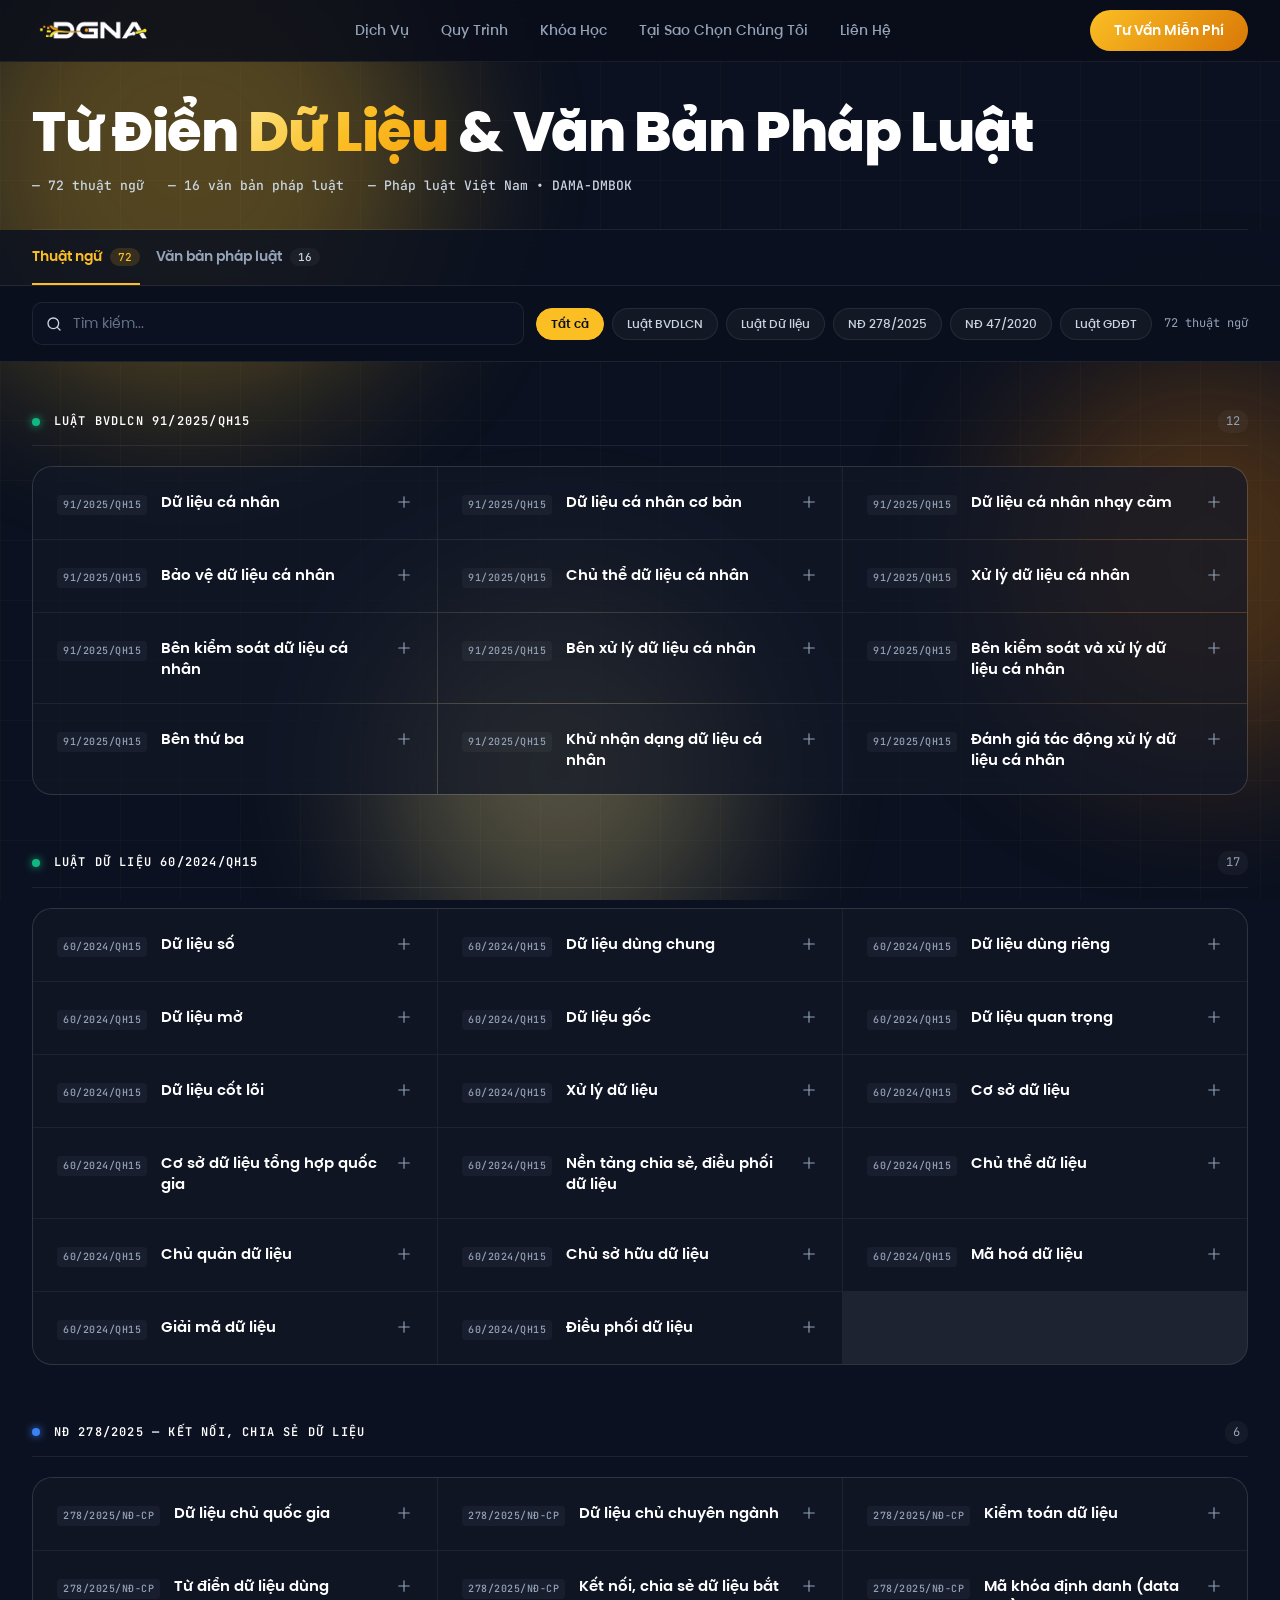
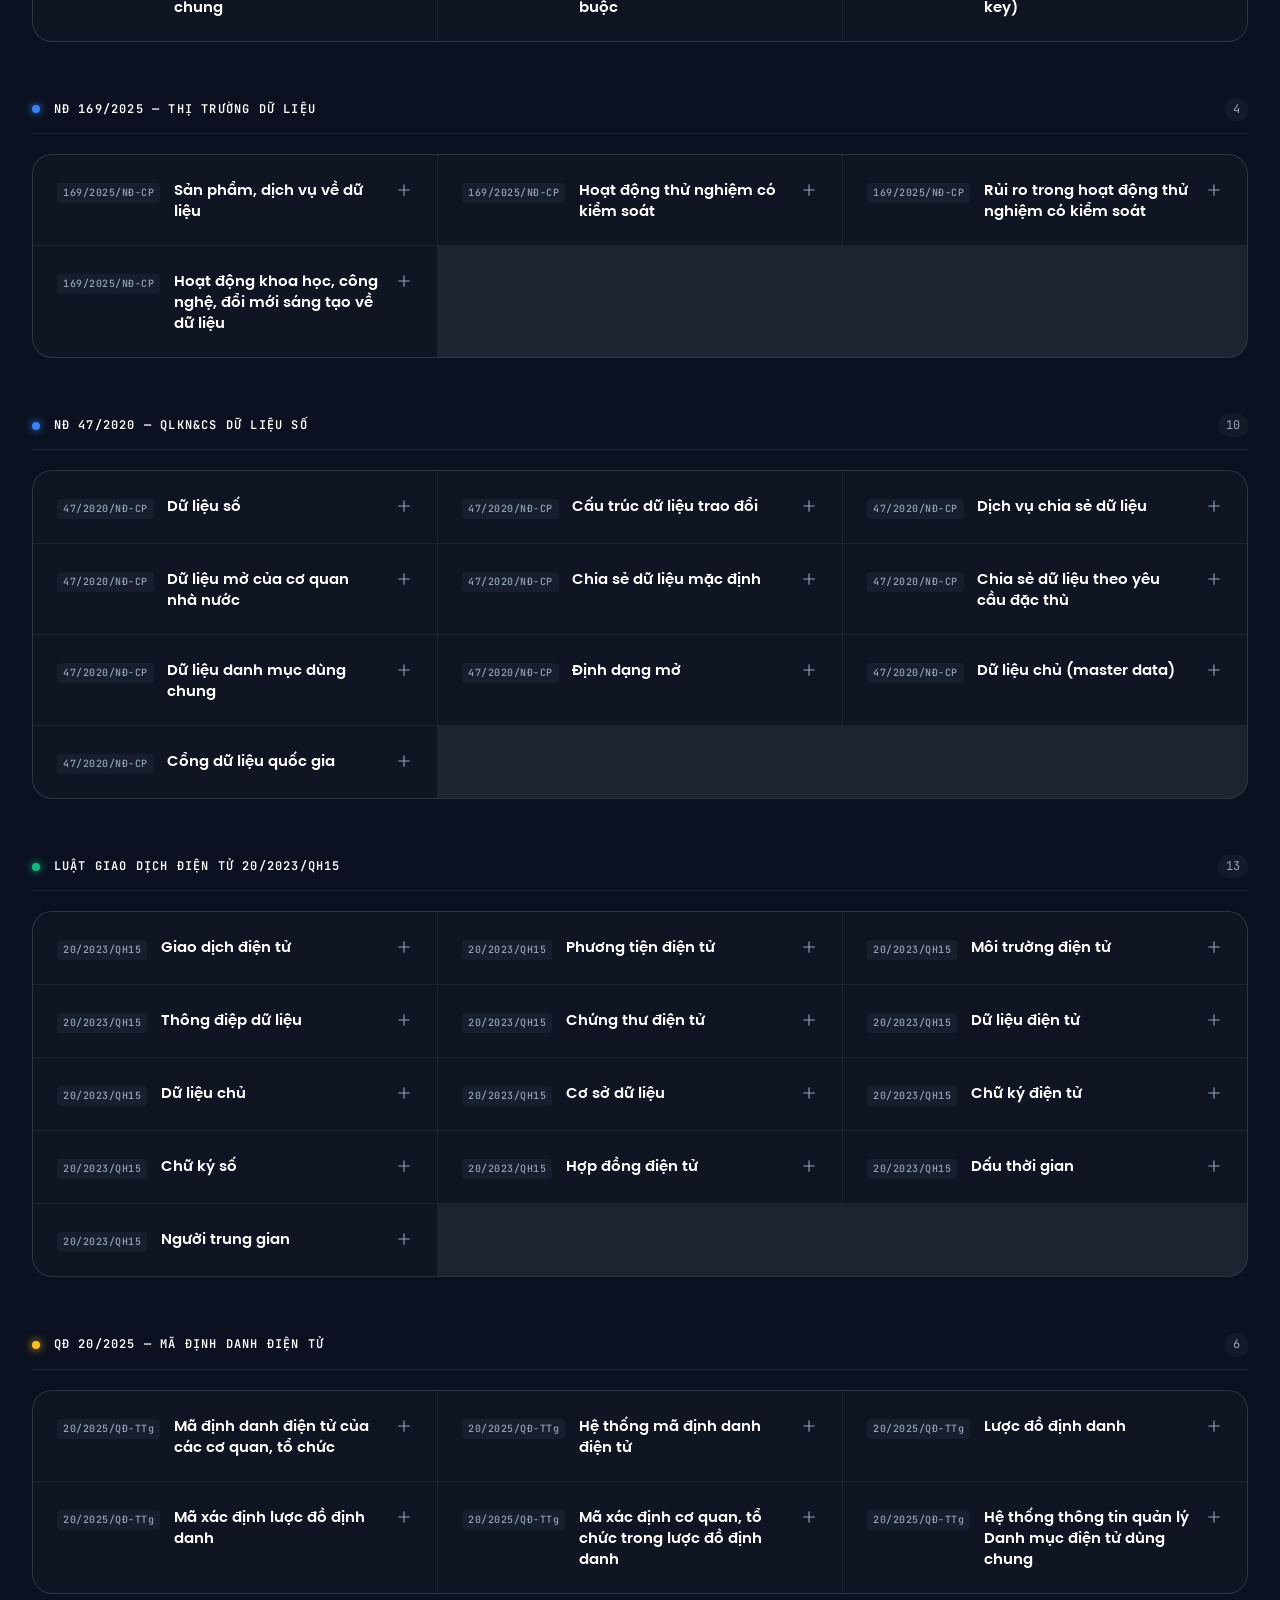
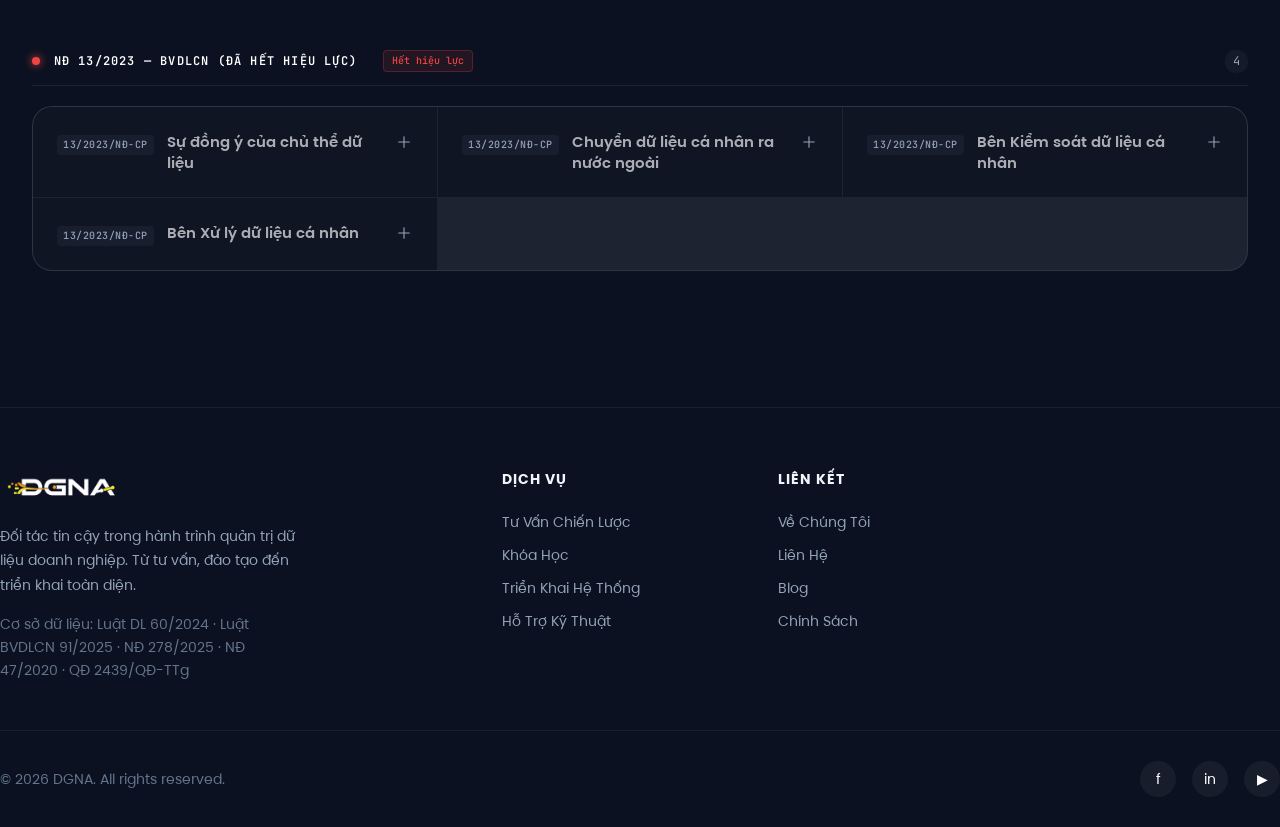
==== commit e50aebe2: "update dictionary" ====
--- a/dictionary/index.html
+++ b/dictionary/index.html
@@ -1,366 +1,1366 @@
 <!DOCTYPE html>
 <html lang="vi">
+
 <head>
-<meta charset="UTF-8">
-<meta name="viewport" content="width=device-width, initial-scale=1.0">
-<title>Từ Điển Thuật Ngữ & Văn Bản Pháp Luật — DGNA</title>
-<link rel="preconnect" href="https://fonts.googleapis.com">
-<link rel="preconnect" href="https://fonts.gstatic.com" crossorigin>
-<link href="https://fonts.googleapis.com/css2?family=DM+Serif+Display:ital@0;1&family=DM+Mono:wght@400;500&family=Outfit:wght@300;400;500;600&display=swap" rel="stylesheet">
-<style>
-:root{--gold:#C9A84C;--gold-l:#E8C97A;--gold-d:#7A6228;--black:#0E0E0E;--g900:#1A1A1A;--g800:#242424;--g700:#333333;--g600:#4A4A4A;--g500:#666666;--g400:#888888;--g300:#AAAAAA;--g200:#CCCCCC;--white:#FAFAF8;--r:6px;--rl:12px}
-*,*::before,*::after{box-sizing:border-box;margin:0;padding:0}
-html{scroll-behavior:smooth}
-body{font-family:'Outfit',sans-serif;background:var(--black);color:var(--white);min-height:100vh;font-size:15px;line-height:1.6;-webkit-font-smoothing:antialiased}
-body::before{content:'';position:fixed;inset:0;background-image:url("data:image/svg+xml,%3Csvg viewBox='0 0 256 256' xmlns='http://www.w3.org/2000/svg'%3E%3Cfilter id='n'%3E%3CfeTurbulence type='fractalNoise' baseFrequency='0.9' numOctaves='4' stitchTiles='stitch'/%3E%3C/filter%3E%3Crect width='100%25' height='100%25' filter='url(%23n)' opacity='0.03'/%3E%3C/svg%3E");pointer-events:none;z-index:0}
-.wrap{position:relative;z-index:1;max-width:1300px;margin:0 auto;padding:0 2rem}
-/* Header */
-header{padding:2.5rem 0 1.75rem;border-bottom:1px solid var(--g800)}
-.hdr-top{display:flex;align-items:center;gap:1rem;margin-bottom:1.25rem}
-.brand-mark{width:38px;height:38px;border:1.5px solid var(--gold);display:grid;place-items:center;font-family:'DM Mono',monospace;font-size:11px;color:var(--gold);letter-spacing:.06em;flex-shrink:0}
-.brand-name{font-family:'DM Mono',monospace;font-size:11px;letter-spacing:.16em;text-transform:uppercase;color:var(--g400)}
-.hero-title{font-family:'DM Serif Display',serif;font-size:clamp(1.8rem,4.5vw,3rem);line-height:1.08;letter-spacing:-.02em}
-.hero-title em{color:var(--gold);font-style:italic}
-.hero-sub{margin-top:.6rem;font-size:12px;color:var(--g400);font-family:'DM Mono',monospace;letter-spacing:.04em;display:flex;gap:1.25rem;flex-wrap:wrap}
-.hero-sub span::before{content:'— '}
-/* Tab nav */
-.tab-nav{position:sticky;top:0;z-index:60;background:rgba(14,14,14,.94);backdrop-filter:blur(18px);border-bottom:1px solid var(--g800)}
-.tab-nav-inner{max-width:1300px;margin:0 auto;padding:0 2rem;display:flex}
-.tab-btn{padding:.85rem 1.4rem;font-family:'Outfit',sans-serif;font-size:13px;font-weight:500;color:var(--g400);background:transparent;border:none;border-bottom:2px solid transparent;cursor:pointer;transition:all .18s;white-space:nowrap}
-.tab-btn:hover{color:var(--white)}
-.tab-btn.active{color:var(--gold);border-bottom-color:var(--gold)}
-.tab-count{display:inline-block;font-size:10px;font-family:'DM Mono',monospace;background:var(--g800);color:var(--g400);border-radius:10px;padding:1px 6px;margin-left:5px}
-.tab-btn.active .tab-count{background:rgba(201,168,76,.15);color:var(--gold)}
-/* Controls */
-.controls-bar{background:var(--g900);border-bottom:1px solid var(--g800);padding:.7rem 0}
-.controls-inner{max-width:1300px;margin:0 auto;padding:0 2rem;display:flex;gap:.55rem;align-items:center;flex-wrap:wrap}
-.search-wrap{flex:1;min-width:200px;position:relative}
-.search-wrap svg{position:absolute;left:11px;top:50%;transform:translateY(-50%);width:14px;height:14px;stroke:var(--g400);fill:none;stroke-width:2;stroke-linecap:round;stroke-linejoin:round;pointer-events:none}
-.search-inp{width:100%;padding:7px 10px 7px 32px;background:var(--g800);border:1px solid var(--g700);border-radius:var(--r);color:var(--white);font-family:'Outfit',sans-serif;font-size:13px;outline:none;transition:border-color .2s}
-.search-inp:focus{border-color:var(--gold)}
-.search-inp::placeholder{color:var(--g600)}
-.pills{display:flex;gap:.35rem;flex-wrap:wrap}
-.pill{padding:4px 11px;border-radius:999px;font-size:11px;font-weight:500;letter-spacing:.03em;cursor:pointer;transition:all .15s;user-select:none;border:1px solid var(--g700);color:var(--g400);background:transparent;font-family:'Outfit',sans-serif}
-.pill:hover{border-color:var(--g400);color:var(--white)}
-.pill.active{background:var(--gold);border-color:var(--gold);color:var(--black)}
-.pill.pl.active{background:#2D7A4F;border-color:#2D7A4F;color:#fff}
-.pill.pn.active{background:#185FA5;border-color:#185FA5;color:#fff}
-.pill.pq.active{background:#8A5C00;border-color:#8A5C00;color:#fff}
-.pill.pnq.active{background:#8B1A1A;border-color:#8B1A1A;color:#fff}
-.cnt-lbl{margin-left:auto;font-size:11px;color:var(--g500);font-family:'DM Mono',monospace;white-space:nowrap}
-/* Panels */
-.tab-panel{display:none}
-.tab-panel.active{display:block}
-/* Term groups */
-main{padding:2rem 0 5rem}
-.group-block{margin-bottom:2.75rem;animation:fadeUp .35s ease both}
-.group-block:nth-child(1){animation-delay:.04s}.group-block:nth-child(2){animation-delay:.08s}
-.group-block:nth-child(3){animation-delay:.12s}.group-block:nth-child(4){animation-delay:.16s}
-.group-block:nth-child(5){animation-delay:.2s}.group-block:nth-child(6){animation-delay:.24s}
-.group-header{display:flex;align-items:center;gap:.7rem;margin-bottom:.9rem;padding-bottom:.55rem;border-bottom:1px solid var(--g800)}
-.gdot{width:7px;height:7px;border-radius:50%;flex-shrink:0}
-.gdot.vb{background:#4CAF84}.gdot.nb{background:#5BA8E8}.gdot.qd{background:var(--gold)}.gdot.cd{background:#E57373}
-.gtitle{font-family:'DM Mono',monospace;font-size:10px;letter-spacing:.13em;text-transform:uppercase;color:var(--g400)}
-.gcnt{margin-left:auto;font-family:'DM Mono',monospace;font-size:10px;color:var(--g600)}
-.expired-badge{font-size:9px;font-family:'DM Mono',monospace;color:#E57373;border:1px solid rgba(229,115,115,.25);padding:1px 6px;border-radius:3px;margin-left:.5rem}
-/* Cards */
-.cards-grid{display:grid;grid-template-columns:repeat(auto-fill,minmax(370px,1fr));gap:1px;background:var(--g800);border:1px solid var(--g800);border-radius:var(--rl);overflow:hidden}
-.card{background:var(--g900);padding:1.2rem 1.35rem;cursor:pointer;transition:background .13s}
-.card:hover,.card.expanded{background:var(--g800)}
-.card-top{display:flex;gap:.6rem;align-items:flex-start}
-.card-src{font-family:'DM Mono',monospace;font-size:9px;color:var(--g600);letter-spacing:.06em;flex-shrink:0;margin-top:4px;min-width:56px}
-.card-names{flex:1}
-.card-vn{font-size:14px;font-weight:500;color:var(--white);line-height:1.3}
-.card-xi{width:15px;height:15px;flex-shrink:0;color:var(--g600);transition:transform .2s,color .15s;margin-top:4px}
-.card.expanded .card-xi{transform:rotate(45deg);color:var(--gold)}
-.card-body{max-height:0;overflow:hidden;transition:max-height .3s ease,opacity .25s;opacity:0}
-.card.expanded .card-body{max-height:600px;opacity:1}
-.card-body-inner{padding-top:.85rem;border-top:1px solid var(--g800);margin-top:.85rem}
-.desc{font-size:12.5px;color:var(--g200);line-height:1.75;margin-bottom:.8rem}
-.mrows{display:flex;flex-direction:column;gap:.35rem}
-.mrow{display:flex;gap:.6rem;align-items:flex-start}
-.mlbl{font-family:'DM Mono',monospace;font-size:9px;letter-spacing:.07em;text-transform:uppercase;color:var(--g600);width:58px;flex-shrink:0;padding-top:2px}
-.mval{font-size:12px;color:var(--g300);line-height:1.5}
-.mval.src-law{color:var(--gold-l)}
-.mval.src-note{font-style:italic;color:var(--g500)}
-/* Law cards */
-.laws-panel{padding:2rem 0 5rem}
-.law-grid{display:grid;grid-template-columns:repeat(auto-fill,minmax(400px,1fr));gap:1px;background:var(--g800);border:1px solid var(--g800);border-radius:var(--rl);overflow:hidden;margin-bottom:2.75rem}
-.law-card{background:var(--g900);padding:1.2rem 1.35rem;cursor:pointer;transition:background .13s}
-.law-card:hover,.law-card.expanded{background:var(--g800)}
-.law-card-top{display:flex;gap:.7rem;align-items:flex-start}
-.law-type-badge{font-family:'DM Mono',monospace;font-size:9px;font-weight:500;padding:3px 8px;border-radius:3px;flex-shrink:0;align-self:flex-start;margin-top:3px;letter-spacing:.05em}
-.lt-luat{background:rgba(45,122,79,.18);color:#4CAF84;border:1px solid rgba(45,122,79,.3)}
-.lt-ndcp{background:rgba(25,95,165,.18);color:#5BA8E8;border:1px solid rgba(25,95,165,.3)}
-.lt-qd{background:rgba(201,168,76,.12);color:var(--gold);border:1px solid rgba(201,168,76,.25)}
-.lt-nq{background:rgba(192,57,43,.15);color:#E57373;border:1px solid rgba(192,57,43,.25)}
-.lt-other{background:var(--g800);color:var(--g400);border:1px solid var(--g700)}
-.law-info{flex:1}
-.law-so{font-family:'DM Mono',monospace;font-size:10px;color:var(--g500);margin-bottom:3px;letter-spacing:.06em;display:flex;align-items:center;flex-wrap:wrap;gap:.4rem}
-.law-title{font-size:13.5px;font-weight:500;color:var(--white);line-height:1.35;margin-bottom:4px}
-.law-organ{font-size:11px;color:var(--g500)}
-.law-xi{width:15px;height:15px;flex-shrink:0;color:var(--g600);transition:transform .2s,color .15s;margin-top:4px}
-.law-card.expanded .law-xi{transform:rotate(45deg);color:var(--gold)}
-.law-body{max-height:0;overflow:hidden;transition:max-height .35s ease,opacity .25s;opacity:0}
-.law-card.expanded .law-body{max-height:500px;opacity:1}
-.law-body-inner{padding-top:.85rem;border-top:1px solid var(--g800);margin-top:.85rem}
-.law-desc{font-size:12.5px;color:var(--g200);line-height:1.7;margin-bottom:.8rem}
-.law-link{display:inline-flex;align-items:center;gap:.4rem;font-size:11px;color:var(--gold);text-decoration:none;font-family:'DM Mono',monospace;padding:4px 9px;border:1px solid rgba(201,168,76,.25);border-radius:4px;transition:all .15s}
-.law-link:hover{background:rgba(201,168,76,.08);border-color:var(--gold)}
-.law-link svg{width:11px;height:11px;stroke:currentColor;fill:none;stroke-width:2;stroke-linecap:round;stroke-linejoin:round}
-.eff-tag{font-family:'DM Mono',monospace;font-size:9px;border-radius:3px;padding:2px 6px}
-.eff-tag.active{background:rgba(76,175,132,.1);color:#4CAF84;border:1px solid rgba(76,175,132,.2)}
-.eff-tag.expired{background:rgba(229,115,115,.1);color:#E57373;border:1px solid rgba(229,115,115,.2)}
-.eff-tag.unknown{background:var(--g800);color:var(--g500);border:1px solid var(--g700)}
-/* Sec header (laws) */
-.sec-hdr{display:flex;align-items:center;gap:.7rem;margin-bottom:.9rem;padding-bottom:.55rem;border-bottom:1px solid var(--g800)}
-.sec-dot{width:7px;height:7px;border-radius:50%;flex-shrink:0}
-.sec-luat{background:#4CAF84}.sec-ndcp{background:#5BA8E8}.sec-qd{background:var(--gold)}.sec-nq{background:#E57373}
-.sec-title{font-family:'DM Mono',monospace;font-size:10px;letter-spacing:.13em;text-transform:uppercase;color:var(--g400)}
-.sec-cnt{margin-left:auto;font-family:'DM Mono',monospace;font-size:10px;color:var(--g600)}
-/* Misc */
-.empty{text-align:center;padding:4rem 2rem;display:none}
-.empty.show{display:block}
-.empty-ico{font-size:2rem;opacity:.35;margin-bottom:.65rem}
-.empty-msg{color:var(--g600);font-size:13px}
-footer{border-top:1px solid var(--g800);padding:1.5rem 0}
-.footer-inner{max-width:1300px;margin:0 auto;padding:0 2rem;display:flex;justify-content:space-between;align-items:center;flex-wrap:wrap;gap:.6rem}
-.footer-brand{font-family:'DM Mono',monospace;font-size:10px;letter-spacing:.1em;color:var(--g600)}
-.footer-note{font-size:11px;color:var(--g700)}
-#top-btn{position:fixed;bottom:1.75rem;right:1.75rem;width:38px;height:38px;z-index:100;background:var(--g800);border:1px solid var(--g700);border-radius:50%;cursor:pointer;display:grid;place-items:center;opacity:0;pointer-events:none;transition:opacity .2s}
-#top-btn.show{opacity:1;pointer-events:all}
-#top-btn:hover{background:var(--g700)}
-#top-btn svg{width:14px;height:14px;stroke:var(--g400);fill:none;stroke-width:2;stroke-linecap:round;stroke-linejoin:round}
-mark{background:rgba(201,168,76,.22);color:var(--gold-l);border-radius:2px;padding:0 1px}
-@media(max-width:640px){.wrap,.controls-inner,.footer-inner,.tab-nav-inner{padding:0 1rem}header{padding:1.75rem 0 1.25rem}.cards-grid,.law-grid{grid-template-columns:1fr}}
-@keyframes fadeUp{from{opacity:0;transform:translateY(10px)}to{opacity:1;transform:translateY(0)}}
-</style>
+  <meta charset="UTF-8">
+  <meta name="viewport" content="width=device-width, initial-scale=1.0">
+  <title>Từ Điển Thuật Ngữ & Văn Bản Pháp Luật — DGNA</title>
+  <link rel="stylesheet" href="../style.css">
+  <style>
+    /* dictionary specific styles */
+    :root {
+      --gold: #fbbf24;
+      --gold-l: #fde68a;
+      --gold-d: #d97706;
+      --black: #0b1120;
+      --g900: #0a0f1d;
+      --g800: rgba(255, 255, 255, 0.04);
+      --g700: rgba(255, 255, 255, 0.08);
+      --g600: #64748b;
+      --g500: #94a3b8;
+      --g400: #cbd5e1;
+      --g300: #f1f5f9;
+      --g200: #ffffff;
+      --white: #ffffff;
+      --r: 10px;
+      --rl: 20px
+    }
+
+    *,
+    *::before,
+    *::after {
+      box-sizing: border-box;
+      margin: 0;
+      padding: 0
+    }
+
+    html {
+      scroll-behavior: smooth
+    }
+
+    body {
+      font-family: 'FzPoppins', 'Inter', sans-serif;
+      background: var(--black);
+      color: var(--white);
+      min-height: 100vh;
+      font-size: 15px;
+      line-height: 1.6;
+      -webkit-font-smoothing: antialiased
+    }
+
+    .wrap {
+      position: relative;
+      z-index: 1;
+      max-width: 1300px;
+      margin: 0 auto;
+      padding: 0 2rem
+    }
+
+    /* Header */
+    header {
+      padding: 100px 0 2rem;
+      border-bottom: 1px solid var(--g700);
+      position: relative;
+      z-index: 2;
+    }
+
+    .hero-title {
+      font-family: 'FzPoppins', sans-serif;
+      font-weight: 800;
+      font-size: clamp(2rem, 4.5vw, 3.5rem);
+      line-height: 1.15;
+      letter-spacing: -.02em;
+      margin-bottom: 0.75rem;
+    }
+
+    .hero-title em {
+      background: linear-gradient(135deg, #fde68a, #fbbf24, #f59e0b);
+      -webkit-background-clip: text;
+      -webkit-text-fill-color: transparent;
+      background-clip: text;
+      font-style: normal;
+    }
+
+    .hero-sub {
+      font-size: 13px;
+      color: var(--g400);
+      font-family: 'JetBrains Mono', monospace;
+      display: flex;
+      gap: 1.5rem;
+      flex-wrap: wrap;
+      font-weight: 500;
+    }
+
+    .hero-sub span::before {
+      content: '— '
+    }
+
+    /* Tab nav */
+    .tab-nav {
+      position: sticky;
+      top: 61px;
+      z-index: 60;
+      background: rgba(11, 17, 32, .85);
+      backdrop-filter: blur(20px);
+      border-bottom: 1px solid var(--g700)
+    }
+
+    .tab-nav-inner {
+      max-width: 1300px;
+      margin: 0 auto;
+      padding: 0 2rem;
+      display: flex;
+      gap: 1rem;
+    }
+
+    .tab-btn {
+      padding: 1rem 0;
+      font-family: 'FzPoppins', sans-serif;
+      font-size: 14px;
+      font-weight: 600;
+      color: var(--g500);
+      background: transparent;
+      border: none;
+      border-bottom: 2px solid transparent;
+      cursor: pointer;
+      transition: all .2s;
+      white-space: nowrap;
+      display: flex;
+      align-items: center;
+    }
+
+    .tab-btn:hover {
+      color: var(--white)
+    }
+
+    .tab-btn.active {
+      color: var(--gold);
+      border-bottom-color: var(--gold)
+    }
+
+    .tab-count {
+      display: inline-block;
+      font-size: 11px;
+      font-family: 'JetBrains Mono', monospace;
+      background: var(--g800);
+      color: var(--g400);
+      border-radius: 12px;
+      padding: 2px 8px;
+      margin-left: 8px;
+      font-weight: 500;
+    }
+
+    .tab-btn.active .tab-count {
+      background: rgba(251, 191, 36, .15);
+      color: var(--gold)
+    }
+
+    /* Controls */
+    .controls-bar {
+      background: var(--g900);
+      border-bottom: 1px solid var(--g700);
+      padding: 1rem 0;
+      position: sticky;
+      top: 111px;
+      z-index: 59;
+    }
+
+    .controls-inner {
+      max-width: 1300px;
+      margin: 0 auto;
+      padding: 0 2rem;
+      display: flex;
+      gap: .75rem;
+      align-items: center;
+      flex-wrap: wrap
+    }
+
+    .search-wrap {
+      flex: 1;
+      min-width: 220px;
+      position: relative
+    }
+
+    .search-wrap svg {
+      position: absolute;
+      left: 14px;
+      top: 50%;
+      transform: translateY(-50%);
+      width: 16px;
+      height: 16px;
+      stroke: var(--g400);
+      fill: none;
+      stroke-width: 2;
+      stroke-linecap: round;
+      stroke-linejoin: round;
+      pointer-events: none
+    }
+
+    .search-inp {
+      width: 100%;
+      padding: 10px 14px 10px 40px;
+      background: var(--black);
+      border: 1px solid var(--g700);
+      border-radius: var(--r);
+      color: var(--white);
+      font-family: 'FzPoppins', sans-serif;
+      font-size: 14px;
+      outline: none;
+      transition: all .2s
+    }
+
+    .search-inp:focus {
+      border-color: var(--gold);
+      box-shadow: 0 0 0 3px rgba(251, 191, 36, 0.1)
+    }
+
+    .search-inp::placeholder {
+      color: var(--g600)
+    }
+
+    .pills {
+      display: flex;
+      gap: .5rem;
+      flex-wrap: wrap
+    }
+
+    .pill {
+      padding: 6px 14px;
+      border-radius: 999px;
+      font-size: 12px;
+      font-weight: 500;
+      cursor: pointer;
+      transition: all .2s;
+      user-select: none;
+      border: 1px solid var(--g700);
+      color: var(--g400);
+      background: var(--g800);
+      font-family: 'FzPoppins', sans-serif
+    }
+
+    .pill:hover {
+      border-color: var(--g400);
+      color: var(--white)
+    }
+
+    .pill.active {
+      background: var(--gold);
+      border-color: var(--gold);
+      color: var(--black);
+      font-weight: 600;
+    }
+
+    .pill.pl.active {
+      background: #10b981;
+      border-color: #10b981;
+      color: #fff
+    }
+
+    .pill.pn.active {
+      background: #3b82f6;
+      border-color: #3b82f6;
+      color: #fff
+    }
+
+    .pill.pq.active {
+      background: #f59e0b;
+      border-color: #f59e0b;
+      color: #fff
+    }
+
+    .pill.pnq.active {
+      background: #ef4444;
+      border-color: #ef4444;
+      color: #fff
+    }
+
+    .cnt-lbl {
+      margin-left: auto;
+      font-size: 12px;
+      color: var(--g500);
+      font-family: 'JetBrains Mono', monospace;
+      white-space: nowrap
+    }
+
+    /* Panels */
+    .tab-panel {
+      display: none
+    }
+
+    .tab-panel.active {
+      display: block
+    }
+
+    /* Term groups */
+    main {
+      padding: 3rem 0 5rem
+    }
+
+    .group-block {
+      margin-bottom: 3.5rem;
+      animation: fadeUp .4s ease both
+    }
+
+    .group-block:nth-child(1) {
+      animation-delay: .05s
+    }
+
+    .group-block:nth-child(2) {
+      animation-delay: .1s
+    }
+
+    .group-block:nth-child(3) {
+      animation-delay: .15s
+    }
+
+    .group-block:nth-child(4) {
+      animation-delay: .2s
+    }
+
+    .group-block:nth-child(5) {
+      animation-delay: .25s
+    }
+
+    .group-block:nth-child(6) {
+      animation-delay: .3s
+    }
+
+    .group-header {
+      display: flex;
+      align-items: center;
+      gap: .85rem;
+      margin-bottom: 1.25rem;
+      padding-bottom: .75rem;
+      border-bottom: 1px solid var(--g700)
+    }
+
+    .gdot {
+      width: 8px;
+      height: 8px;
+      border-radius: 50%;
+      flex-shrink: 0;
+      box-shadow: 0 0 8px currentColor
+    }
+
+    .gdot.vb {
+      background: #10b981;
+      color: #10b981
+    }
+
+    .gdot.nb {
+      background: #3b82f6;
+      color: #3b82f6
+    }
+
+    .gdot.qd {
+      background: var(--gold);
+      color: var(--gold)
+    }
+
+    .gdot.cd {
+      background: #ef4444;
+      color: #ef4444
+    }
+
+    .gtitle {
+      font-family: 'JetBrains Mono', monospace;
+      font-size: 12px;
+      font-weight: 600;
+      letter-spacing: .1em;
+      text-transform: uppercase;
+      color: var(--white)
+    }
+
+    .gcnt {
+      margin-left: auto;
+      font-family: 'JetBrains Mono', monospace;
+      font-size: 12px;
+      color: var(--g500);
+      background: var(--g800);
+      padding: 2px 8px;
+      border-radius: 10px;
+    }
+
+    .expired-badge {
+      font-size: 10px;
+      font-family: 'JetBrains Mono', monospace;
+      color: #ef4444;
+      background: rgba(239, 68, 68, .1);
+      border: 1px solid rgba(239, 68, 68, .25);
+      padding: 2px 8px;
+      border-radius: 4px;
+      margin-left: .75rem;
+      font-weight: 500;
+    }
+
+    /* Cards */
+    .cards-grid {
+      display: grid;
+      grid-template-columns: repeat(auto-fill, minmax(380px, 1fr));
+      gap: 1px;
+      background: var(--g700);
+      border: 1px solid var(--g700);
+      border-radius: var(--rl);
+      overflow: hidden
+    }
+
+    .card {
+      background: rgba(11, 17, 32, 0.7);
+      padding: 1.5rem;
+      cursor: pointer;
+      transition: all .2s;
+    }
+
+    .card:hover,
+    .card.expanded {
+      background: var(--g900);
+    }
+
+    .card-top {
+      display: flex;
+      gap: .85rem;
+      align-items: flex-start
+    }
+
+    .card-src {
+      font-family: 'JetBrains Mono', monospace;
+      font-size: 10px;
+      color: var(--g500);
+      letter-spacing: .05em;
+      flex-shrink: 0;
+      margin-top: 4px;
+      min-width: 64px;
+      font-weight: 500;
+      background: var(--g800);
+      padding: 2px 6px;
+      border-radius: 4px;
+    }
+
+    .card-names {
+      flex: 1
+    }
+
+    .card-vn {
+      font-size: 15px;
+      font-weight: 600;
+      color: var(--white);
+      line-height: 1.4
+    }
+
+    .card-xi {
+      width: 18px;
+      height: 18px;
+      flex-shrink: 0;
+      color: var(--g500);
+      transition: transform .3s cubic-bezier(0.4, 0, 0.2, 1), color .2s;
+      margin-top: 2px
+    }
+
+    .card.expanded .card-xi {
+      transform: rotate(45deg);
+      color: var(--gold)
+    }
+
+    .card-body {
+      max-height: 0;
+      overflow: hidden;
+      transition: max-height .4s ease, opacity .3s;
+      opacity: 0
+    }
+
+    .card.expanded .card-body {
+      max-height: 800px;
+      opacity: 1
+    }
+
+    .card-body-inner {
+      padding-top: 1.25rem;
+      border-top: 1px dashed var(--g700);
+      margin-top: 1.25rem
+    }
+
+    .desc {
+      font-size: 13.5px;
+      color: var(--g300);
+      line-height: 1.7;
+      margin-bottom: 1rem;
+      font-weight: 400;
+    }
+
+    .mrows {
+      display: flex;
+      flex-direction: column;
+      gap: .5rem;
+      background: var(--g800);
+      padding: 1rem;
+      border-radius: var(--r);
+    }
+
+    .mrow {
+      display: flex;
+      gap: .75rem;
+      align-items: flex-start
+    }
+
+    .mlbl {
+      font-family: 'JetBrains Mono', monospace;
+      font-size: 10px;
+      font-weight: 600;
+      letter-spacing: .05em;
+      text-transform: uppercase;
+      color: var(--g500);
+      width: 65px;
+      flex-shrink: 0;
+      padding-top: 2px
+    }
+
+    .mval {
+      font-size: 13px;
+      color: var(--g300);
+      line-height: 1.5
+    }
+
+    .mval.src-law {
+      color: var(--gold);
+      font-weight: 500;
+    }
+
+    .mval.src-note {
+      font-style: italic;
+      color: var(--g400)
+    }
+
+    /* Law cards */
+    .laws-panel {
+      padding: 3rem 0 5rem
+    }
+
+    .law-grid {
+      display: grid;
+      grid-template-columns: repeat(auto-fill, minmax(420px, 1fr));
+      gap: 1px;
+      background: var(--g700);
+      border: 1px solid var(--g700);
+      border-radius: var(--rl);
+      overflow: hidden;
+      margin-bottom: 3.5rem
+    }
+
+    .law-card {
+      background: rgba(11, 17, 32, 0.7);
+      padding: 1.5rem;
+      cursor: pointer;
+      transition: all .2s;
+    }
+
+    .law-card:hover,
+    .law-card.expanded {
+      background: var(--g900);
+    }
+
+    .law-card-top {
+      display: flex;
+      gap: 1rem;
+      align-items: flex-start
+    }
+
+    .law-type-badge {
+      font-family: 'JetBrains Mono', monospace;
+      font-size: 10px;
+      font-weight: 600;
+      padding: 4px 10px;
+      border-radius: 4px;
+      flex-shrink: 0;
+      align-self: flex-start;
+      margin-top: 2px;
+      letter-spacing: .05em
+    }
+
+    .lt-luat {
+      background: rgba(16, 185, 129, .15);
+      color: #10b981;
+      border: 1px solid rgba(16, 185, 129, .3)
+    }
+
+    .lt-ndcp {
+      background: rgba(59, 130, 246, .15);
+      color: #3b82f6;
+      border: 1px solid rgba(59, 130, 246, .3)
+    }
+
+    .lt-qd {
+      background: rgba(251, 191, 36, .12);
+      color: var(--gold);
+      border: 1px solid rgba(251, 191, 36, .25)
+    }
+
+    .lt-nq {
+      background: rgba(239, 68, 68, .15);
+      color: #ef4444;
+      border: 1px solid rgba(239, 68, 68, .25)
+    }
+
+    .lt-other {
+      background: var(--g800);
+      color: var(--g400);
+      border: 1px solid var(--g700)
+    }
+
+    .law-info {
+      flex: 1
+    }
+
+    .law-so {
+      font-family: 'JetBrains Mono', monospace;
+      font-size: 11px;
+      color: var(--g500);
+      margin-bottom: 6px;
+      letter-spacing: .05em;
+      display: flex;
+      align-items: center;
+      flex-wrap: wrap;
+      gap: .5rem;
+      font-weight: 500;
+    }
+
+    .law-title {
+      font-size: 15px;
+      font-weight: 600;
+      color: var(--white);
+      line-height: 1.4;
+      margin-bottom: 6px
+    }
+
+    .law-organ {
+      font-size: 12px;
+      color: var(--g500)
+    }
+
+    .law-xi {
+      width: 18px;
+      height: 18px;
+      flex-shrink: 0;
+      color: var(--g500);
+      transition: transform .3s cubic-bezier(0.4, 0, 0.2, 1), color .2s;
+      margin-top: 2px
+    }
+
+    .law-card.expanded .law-xi {
+      transform: rotate(45deg);
+      color: var(--gold)
+    }
+
+    .law-body {
+      max-height: 0;
+      overflow: hidden;
+      transition: max-height .4s ease, opacity .3s;
+      opacity: 0
+    }
+
+    .law-card.expanded .law-body {
+      max-height: 600px;
+      opacity: 1
+    }
+
+    .law-body-inner {
+      padding-top: 1.25rem;
+      border-top: 1px dashed var(--g700);
+      margin-top: 1.25rem
+    }
+
+    .law-desc {
+      font-size: 13.5px;
+      color: var(--g300);
+      line-height: 1.7;
+      margin-bottom: 1.25rem
+    }
+
+    .law-link {
+      display: inline-flex;
+      align-items: center;
+      gap: .5rem;
+      font-size: 12px;
+      font-weight: 600;
+      color: var(--gold);
+      text-decoration: none;
+      font-family: 'JetBrains Mono', monospace;
+      padding: 6px 12px;
+      border: 1px solid rgba(251, 191, 36, .3);
+      border-radius: 6px;
+      transition: all .2s;
+      background: rgba(251, 191, 36, .05)
+    }
+
+    .law-link:hover {
+      background: rgba(251, 191, 36, .15);
+      border-color: var(--gold);
+      transform: translateY(-1px);
+    }
+
+    .law-link svg {
+      width: 14px;
+      height: 14px;
+      stroke: currentColor;
+      fill: none;
+      stroke-width: 2;
+      stroke-linecap: round;
+      stroke-linejoin: round
+    }
+
+    .eff-tag {
+      font-family: 'JetBrains Mono', monospace;
+      font-size: 9px;
+      border-radius: 4px;
+      padding: 3px 8px;
+      font-weight: 600;
+    }
+
+    .eff-tag.active {
+      background: rgba(16, 185, 129, .1);
+      color: #10b981;
+      border: 1px solid rgba(16, 185, 129, .2)
+    }
+
+    .eff-tag.expired {
+      background: rgba(239, 68, 68, .1);
+      color: #ef4444;
+      border: 1px solid rgba(239, 68, 68, .2)
+    }
+
+    .eff-tag.unknown {
+      background: var(--g800);
+      color: var(--g500);
+      border: 1px solid var(--g700)
+    }
+
+    /* Sec header (laws) */
+    .sec-hdr {
+      display: flex;
+      align-items: center;
+      gap: .85rem;
+      margin-bottom: 1.25rem;
+      padding-bottom: .75rem;
+      border-bottom: 1px solid var(--g700)
+    }
+
+    .sec-dot {
+      width: 8px;
+      height: 8px;
+      border-radius: 50%;
+      flex-shrink: 0;
+      box-shadow: 0 0 8px currentColor;
+    }
+
+    .sec-luat {
+      background: #10b981;
+      color: #10b981
+    }
+
+    .sec-ndcp {
+      background: #3b82f6;
+      color: #3b82f6
+    }
+
+    .sec-qd {
+      background: var(--gold);
+      color: var(--gold)
+    }
+
+    .sec-nq {
+      background: #ef4444;
+      color: #ef4444
+    }
+
+    .sec-title {
+      font-family: 'JetBrains Mono', monospace;
+      font-size: 12px;
+      font-weight: 600;
+      letter-spacing: .1em;
+      text-transform: uppercase;
+      color: var(--white)
+    }
+
+    .sec-cnt {
+      margin-left: auto;
+      font-family: 'JetBrains Mono', monospace;
+      font-size: 12px;
+      color: var(--g500);
+      background: var(--g800);
+      padding: 2px 8px;
+      border-radius: 10px;
+    }
+
+    /* Misc */
+    .empty {
+      text-align: center;
+      padding: 5rem 2rem;
+      display: none
+    }
+
+    .empty.show {
+      display: block
+    }
+
+    .empty-ico {
+      font-size: 2.5rem;
+      opacity: .2;
+      margin-bottom: 1rem;
+      color: var(--g400)
+    }
+
+    .empty-msg {
+      color: var(--g500);
+      font-size: 14px;
+      font-weight: 500;
+    }
+
+    #top-btn {
+      position: fixed;
+      bottom: 2rem;
+      right: 2rem;
+      width: 44px;
+      height: 44px;
+      z-index: 100;
+      background: var(--g800);
+      border: 1px solid var(--g700);
+      border-radius: 50%;
+      cursor: pointer;
+      display: grid;
+      place-items: center;
+      opacity: 0;
+      pointer-events: none;
+      transition: all .3s;
+      box-shadow: 0 4px 12px rgba(0, 0, 0, 0.2);
+    }
+
+    #top-btn.show {
+      opacity: 1;
+      pointer-events: all
+    }
+
+    #top-btn:hover {
+      background: var(--g700);
+      transform: translateY(-2px);
+      border-color: var(--gold);
+    }
+
+    #top-btn svg {
+      width: 18px;
+      height: 18px;
+      stroke: var(--g400);
+      fill: none;
+      stroke-width: 2;
+      stroke-linecap: round;
+      stroke-linejoin: round;
+      transition: stroke .2s;
+    }
+
+    #top-btn:hover svg {
+      stroke: var(--gold);
+    }
+
+    mark {
+      background: rgba(251, 191, 36, .2);
+      color: var(--gold);
+      border-radius: 3px;
+      padding: 0 2px;
+      font-weight: 600;
+    }
+
+    @media(max-width:768px) {
+
+      .wrap,
+      .controls-inner,
+      .tab-nav-inner {
+        padding: 0 1.25rem
+      }
+
+      header {
+        padding: 80px 0 1.5rem
+      }
+
+      .cards-grid,
+      .law-grid {
+        grid-template-columns: 1fr
+      }
+
+      .hero-title {
+        font-size: clamp(1.75rem, 5vw, 2.5rem);
+      }
+
+      .controls-bar {
+        top: 61px;
+      }
+
+      .tab-nav {
+        top: 55px;
+      }
+    }
+
+    @keyframes fadeUp {
+      from {
+        opacity: 0;
+        transform: translateY(15px)
+      }
+
+      to {
+        opacity: 1;
+        transform: translateY(0)
+      }
+    }
+
+    /* Adjustments for global classes from style.css */
+    .navbar {
+      position: fixed;
+      top: 0;
+      left: 0;
+      right: 0;
+      background: rgba(10, 14, 26, 0.85);
+      backdrop-filter: blur(20px);
+      border-bottom: 1px solid var(--border-color, rgba(255, 255, 255, 0.06));
+      z-index: 1000;
+      padding: 10px 0;
+    }
+
+    .navbar .container {
+      max-width: 1300px;
+      padding: 0 2rem;
+      display: flex;
+      align-items: center;
+      justify-content: space-between;
+      margin: 0 auto;
+    }
+
+    .nav-logo {
+      display: flex;
+      align-items: center;
+      gap: 10px;
+      font-size: 1.4rem;
+      font-weight: 800;
+      color: #fff;
+      text-decoration: none;
+    }
+
+    .nav-links {
+      display: flex;
+      align-items: center;
+      gap: 32px;
+    }
+
+    .nav-links a {
+      font-size: 0.9rem;
+      font-weight: 500;
+      color: var(--text-secondary, #94a3b8);
+      transition: color 0.3s;
+      position: relative;
+      text-decoration: none;
+    }
+
+    .nav-links a:hover {
+      color: var(--text-primary, #f1f5f9);
+    }
+
+    .nav-cta {
+      padding: 10px 24px;
+      background: linear-gradient(135deg, #fbbf24, #d97706);
+      border: none;
+      border-radius: 999px;
+      color: #fff;
+      font-weight: 600;
+      font-size: 0.9rem;
+      cursor: pointer;
+      transition: transform 0.3s, box-shadow 0.3s;
+      font-family: inherit;
+    }
+
+    .nav-cta:hover {
+      transform: translateY(-2px);
+      box-shadow: 0 8px 25px rgba(251, 191, 36, 0.4);
+    }
+
+    @media(max-width: 768px) {
+
+      .nav-links,
+      .nav-cta {
+        display: none;
+      }
+    }
+
+    .bg-grid {
+      position: fixed;
+      top: 0;
+      left: 0;
+      width: 100%;
+      height: 100%;
+      background-image: linear-gradient(rgba(251, 191, 36, 0.03) 1px, transparent 1px), linear-gradient(90deg, rgba(251, 191, 36, 0.03) 1px, transparent 1px);
+      background-size: 60px 60px;
+      z-index: 0;
+      pointer-events: none;
+    }
+
+    .bg-orbs {
+      position: fixed;
+      top: 0;
+      left: 0;
+      width: 100%;
+      height: 100%;
+      z-index: 0;
+      pointer-events: none;
+      overflow: hidden;
+    }
+
+    .bg-orb {
+      position: absolute;
+      border-radius: 50%;
+      filter: blur(80px);
+      opacity: 0.3;
+      animation: floatOrb 20s ease-in-out infinite;
+    }
+
+    .bg-orb:nth-child(1) {
+      width: 500px;
+      height: 500px;
+      background: var(--gold);
+      top: -10%;
+      left: -5%;
+    }
+
+    .bg-orb:nth-child(2) {
+      width: 400px;
+      height: 400px;
+      background: var(--gold-d);
+      top: 40%;
+      right: -10%;
+      animation-delay: -7s;
+    }
+
+    .bg-orb:nth-child(3) {
+      width: 350px;
+      height: 350px;
+      background: var(--gold-l);
+      bottom: -5%;
+      left: 30%;
+      animation-delay: -14s;
+    }
+
+    @keyframes floatOrb {
+
+      0%,
+      100% {
+        transform: translate(0, 0) scale(1);
+      }
+
+      33% {
+        transform: translate(30px, -30px) scale(1.05);
+      }
+
+      66% {
+        transform: translate(-20px, 20px) scale(0.95);
+      }
+    }
+  </style>
 </head>
+
 <body>
-<div class="wrap">
-<header>
-  <div class="hdr-top"><div class="brand-mark">DG</div><div class="brand-name">DGNA.VN</div></div>
-  <h1 class="hero-title">Từ Điển <em>Dữ Liệu</em> &amp; Văn Bản Pháp Luật</h1>
-  <div class="hero-sub"><span id="stat-t">-- thuật ngữ</span><span id="stat-l">-- văn bản</span><span>Pháp luật Việt Nam • DAMA-DMBOK</span></div>
-</header>
-</div>
-
-<div class="tab-nav">
-  <div class="tab-nav-inner">
-    <button class="tab-btn active" onclick="switchTab('terms',this)">Thuật ngữ <span class="tab-count" id="tc-t">--</span></button>
-    <button class="tab-btn" onclick="switchTab('laws',this)">Văn bản pháp luật <span class="tab-count" id="tc-l">--</span></button>
+  <!-- Background Effects -->
+  <div class="bg-grid"></div>
+  <div class="bg-orbs">
+    <div class="bg-orb"></div>
+    <div class="bg-orb"></div>
+    <div class="bg-orb"></div>
   </div>
-</div>
-
-<div class="controls-bar">
-  <div class="controls-inner">
-    <div class="search-wrap">
-      <svg viewBox="0 0 24 24"><circle cx="11" cy="11" r="8"/><line x1="21" y1="21" x2="16.65" y2="16.65"/></svg>
-      <input id="search" class="search-inp" type="text" placeholder="Tìm kiếm...">
+
+  <!-- Navbar -->
+  <nav class="navbar" id="navbar">
+    <div class="container">
+      <a href="../index.html" class="nav-logo">
+        <img src="../Logo/Logo-2.png" alt="DGNA Logo" style="height: 40px; width: auto;">
+      </a>
+      <div class="nav-links" id="navLinks">
+        <a href="../index.html#services">Dịch Vụ</a>
+        <a href="../index.html#process">Quy Trình</a>
+        <a href="../index.html#courses">Khóa Học</a>
+        <a href="../index.html#why-us">Tại Sao Chọn Chúng Tôi</a>
+        <a href="../index.html#contact">Liên Hệ</a>
+      </div>
+      <button class="nav-cta" onclick="window.location.href='../index.html#contact'">Tư Vấn Miễn Phí</button>
     </div>
-    <div class="pills" id="pt">
-      <button class="pill active" data-src="all">Tất cả</button>
-      <button class="pill" data-src="91/2025/QH15">Luật BVDLCN</button>
-      <button class="pill" data-src="60/2024/QH15">Luật Dữ liệu</button>
-      <button class="pill" data-src="278/2025/NĐ-CP">NĐ 278/2025</button>
-      <button class="pill" data-src="47/2020/NĐ-CP">NĐ 47/2020</button>
-      <button class="pill" data-src="20/2023/QH15">Luật GDĐT</button>
+  </nav>
+
+  <div class="wrap">
+    <header>
+      <h1 class="hero-title">Từ Điển <em>Dữ Liệu</em> &amp; Văn Bản Pháp Luật</h1>
+      <div class="hero-sub"><span id="stat-t">-- thuật ngữ</span><span id="stat-l">-- văn bản</span><span>Pháp luật Việt
+          Nam • DAMA-DMBOK</span></div>
+    </header>
+  </div>
+
+  <div class="tab-nav">
+    <div class="tab-nav-inner">
+      <button class="tab-btn active" onclick="switchTab('terms',this)">Thuật ngữ <span class="tab-count"
+          id="tc-t">--</span></button>
+      <button class="tab-btn" onclick="switchTab('laws',this)">Văn bản pháp luật <span class="tab-count"
+          id="tc-l">--</span></button>
     </div>
-    <div class="pills" id="pl" style="display:none">
-      <button class="pill active" data-lt="all">Tất cả</button>
-      <button class="pill pl" data-lt="Luật">Luật</button>
-      <button class="pill pn" data-lt="Nghị định">Nghị định</button>
-      <button class="pill pq" data-lt="Quyết định">Quyết định</button>
-      <button class="pill pnq" data-lt="Nghị quyết">Nghị quyết</button>
+  </div>
+
+  <div class="controls-bar">
+    <div class="controls-inner">
+      <div class="search-wrap">
+        <svg viewBox="0 0 24 24">
+          <circle cx="11" cy="11" r="8" />
+          <line x1="21" y1="21" x2="16.65" y2="16.65" />
+        </svg>
+        <input id="search" class="search-inp" type="text" placeholder="Tìm kiếm...">
+      </div>
+      <div class="pills" id="pt">
+        <button class="pill active" data-src="all">Tất cả</button>
+        <button class="pill" data-src="91/2025/QH15">Luật BVDLCN</button>
+        <button class="pill" data-src="60/2024/QH15">Luật Dữ liệu</button>
+        <button class="pill" data-src="278/2025/NĐ-CP">NĐ 278/2025</button>
+        <button class="pill" data-src="47/2020/NĐ-CP">NĐ 47/2020</button>
+        <button class="pill" data-src="20/2023/QH15">Luật GDĐT</button>
+      </div>
+      <div class="pills" id="pl" style="display:none">
+        <button class="pill active" data-lt="all">Tất cả</button>
+        <button class="pill pl" data-lt="Luật">Luật</button>
+        <button class="pill pn" data-lt="Nghị định">Nghị định</button>
+        <button class="pill pq" data-lt="Quyết định">Quyết định</button>
+        <button class="pill pnq" data-lt="Nghị quyết">Nghị quyết</button>
+      </div>
+      <span class="cnt-lbl" id="cnt">-- mục</span>
     </div>
-    <span class="cnt-lbl" id="cnt">-- mục</span>
   </div>
-</div>
-
-<div class="tab-panel active" id="panel-terms">
-  <div class="wrap"><main id="tc"></main><div class="empty" id="et"><div class="empty-ico">◎</div><p class="empty-msg">Không tìm thấy kết quả</p></div></div>
-</div>
-<div class="tab-panel" id="panel-laws">
-  <div class="wrap"><div class="laws-panel" id="lc"></div><div class="empty" id="el"><div class="empty-ico">◎</div><p class="empty-msg">Không tìm thấy kết quả</p></div></div>
-</div>
-
-<footer>
-  <div class="footer-inner">
-    <span class="footer-brand">DGNA.VN — Data Governance &amp; Architecture Vietnam</span>
-    <span class="footer-note">Luật DL 60/2024 · Luật BVDLCN 91/2025 · NĐ 278/2025 · NĐ 47/2020 · QĐ 2439/QĐ-TTg</span>
+
+  <div class="tab-panel active" id="panel-terms">
+    <div class="wrap">
+      <main id="tc"></main>
+      <div class="empty" id="et">
+        <div class="empty-ico">◎</div>
+        <p class="empty-msg">Không tìm thấy kết quả</p>
+      </div>
+    </div>
   </div>
-</footer>
-<button id="top-btn" onclick="window.scrollTo({top:0,behavior:'smooth'})"><svg viewBox="0 0 24 24"><polyline points="18 15 12 9 6 15"/></svg></button>
-
-<script>
-const T=[
-  {s:"60/2024/QH15",v:"Dữ liệu số",d:"Dữ liệu về sự vật, hiện tượng, sự kiện, bao gồm một hoặc kết hợp các dạng âm thanh, hình ảnh, chữ số, chữ viết, ký hiệu được thể hiện dưới dạng kỹ thuật số.",n:""},
-  {s:"60/2024/QH15",v:"Dữ liệu dùng chung",d:"Dữ liệu được tiếp cận, chia sẻ, khai thác, sử dụng chung trong các cơ quan Đảng, Nhà nước, Ủy ban Mặt trận Tổ quốc Việt Nam và các tổ chức chính trị - xã hội.",n:""},
-  {s:"60/2024/QH15",v:"Dữ liệu dùng riêng",d:"Dữ liệu được tiếp cận, chia sẻ, khai thác, sử dụng trong phạm vi nội bộ của cơ quan Đảng, Nhà nước, Ủy ban Mặt trận Tổ quốc Việt Nam và các tổ chức chính trị - xã hội.",n:""},
-  {s:"60/2024/QH15",v:"Dữ liệu mở",d:"Dữ liệu mà mọi cơ quan, tổ chức, cá nhân có nhu cầu đều được tiếp cận, chia sẻ, khai thác, sử dụng.",n:""},
-  {s:"60/2024/QH15",v:"Dữ liệu gốc",d:"Dữ liệu được tạo lập trong quá trình hoạt động của cơ quan, tổ chức, cá nhân hoặc thu thập, tạo lập từ số hóa bản chính giấy tờ, tài liệu, các dạng vật chất khác.",n:""},
-  {s:"60/2024/QH15",v:"Dữ liệu quan trọng",d:"Dữ liệu có thể tác động đến quốc phòng, an ninh, đối ngoại, kinh tế vĩ mô, ổn định xã hội, sức khỏe và an toàn cộng đồng thuộc danh mục do Thủ tướng Chính phủ ban hành.",n:""},
-  {s:"60/2024/QH15",v:"Dữ liệu cốt lõi",d:"Dữ liệu quan trọng trực tiếp tác động đến quốc phòng, an ninh, đối ngoại, kinh tế vĩ mô, ổn định xã hội, sức khỏe và an toàn cộng đồng thuộc danh mục do Thủ tướng Chính phủ ban hành.",n:""},
-  {s:"60/2024/QH15",v:"Xử lý dữ liệu",d:"Quá trình tiếp nhận, chuyển đổi, tổ chức dữ liệu và các hoạt động khác về dữ liệu để phục vụ hoạt động của cơ quan, tổ chức, cá nhân.",n:""},
-  {s:"60/2024/QH15",v:"Cơ sở dữ liệu",d:"Tập hợp các dữ liệu được sắp xếp, tổ chức để truy cập, khai thác, chia sẻ, quản lý và cập nhật.",n:""},
-  {s:"60/2024/QH15",v:"Cơ sở dữ liệu tổng hợp quốc gia",d:"Cơ sở dữ liệu được tổng hợp từ cơ sở dữ liệu quốc gia, cơ sở dữ liệu chuyên ngành và cơ sở dữ liệu khác.",n:""},
-  {s:"60/2024/QH15",v:"Nền tảng chia sẻ, điều phối dữ liệu",d:"Hạ tầng kết nối, tích hợp, chia sẻ và điều phối dữ liệu giữa Trung tâm dữ liệu quốc gia với các cơ quan, tổ chức, cá nhân.",n:""},
-  {s:"60/2024/QH15",v:"Chủ thể dữ liệu",d:"Cơ quan, tổ chức, cá nhân được dữ liệu phản ánh.",n:""},
-  {s:"60/2024/QH15",v:"Chủ quản dữ liệu",d:"Cơ quan, tổ chức, cá nhân thực hiện hoạt động xây dựng, quản lý, vận hành, khai thác dữ liệu theo yêu cầu của chủ sở hữu dữ liệu.",n:""},
-  {s:"60/2024/QH15",v:"Chủ sở hữu dữ liệu",d:"Cơ quan, tổ chức, cá nhân có quyền quyết định việc xây dựng, phát triển, bảo vệ, quản trị, xử lý, sử dụng và trao đổi giá trị của dữ liệu do mình sở hữu.",n:""},
-  {s:"60/2024/QH15",v:"Mã hoá dữ liệu",d:"Việc áp dụng các phương pháp, thuật toán mã hóa hoặc giải pháp kỹ thuật để chuyển đổi dữ liệu từ định dạng nhận biết được sang định dạng không nhận biết được.",n:""},
-  {s:"60/2024/QH15",v:"Giải mã dữ liệu",d:"Việc áp dụng các phương pháp, thuật toán mã hóa hoặc giải pháp kỹ thuật để chuyển đổi dữ liệu được mã hóa từ định dạng không nhận biết được sang định dạng nhận biết được.",n:""},
-  {s:"60/2024/QH15",v:"Điều phối dữ liệu",d:"Hoạt động tổ chức điều động và phân phối dữ liệu, quản lý, giám sát, tối ưu hóa luồng dữ liệu chia sẻ giữa các hệ thống thông tin, cơ sở dữ liệu.",n:""},
-  {s:"91/2025/QH15",v:"Dữ liệu cá nhân",d:"Dữ liệu số hoặc thông tin dưới dạng khác xác định hoặc giúp xác định một con người cụ thể, bao gồm: dữ liệu cá nhân cơ bản và dữ liệu cá nhân nhạy cảm. Dữ liệu cá nhân sau khi khử nhận dạng không còn là dữ liệu cá nhân.",n:"Thay thế định nghĩa tại NĐ 13/2023/NĐ-CP"},
-  {s:"91/2025/QH15",v:"Dữ liệu cá nhân cơ bản",d:"Dữ liệu cá nhân phản ánh các yếu tố nhân thân, lai lịch phổ biến, thường xuyên sử dụng trong các giao dịch, quan hệ xã hội, thuộc danh mục do Chính phủ ban hành.",n:""},
-  {s:"91/2025/QH15",v:"Dữ liệu cá nhân nhạy cảm",d:"Dữ liệu cá nhân gắn liền với quyền riêng tư của cá nhân, khi bị xâm phạm sẽ gây ảnh hưởng trực tiếp đến quyền, lợi ích hợp pháp của cơ quan, tổ chức, cá nhân, thuộc danh mục do Chính phủ ban hành.",n:""},
-  {s:"91/2025/QH15",v:"Bảo vệ dữ liệu cá nhân",d:"Việc cơ quan, tổ chức, cá nhân sử dụng lực lượng, phương tiện, biện pháp để phòng, chống hoạt động xâm phạm dữ liệu cá nhân.",n:""},
-  {s:"91/2025/QH15",v:"Chủ thể dữ liệu cá nhân",d:"Người được dữ liệu cá nhân phản ánh.",n:""},
-  {s:"91/2025/QH15",v:"Xử lý dữ liệu cá nhân",d:"Hoạt động tác động đến dữ liệu cá nhân, bao gồm một hoặc nhiều hoạt động như: thu thập, phân tích, tổng hợp, mã hóa, giải mã, chỉnh sửa, xóa, hủy, khử nhận dạng, cung cấp, công khai, chuyển giao dữ liệu cá nhân và hoạt động khác tác động đến dữ liệu cá nhân.",n:""},
-  {s:"91/2025/QH15",v:"Bên kiểm soát dữ liệu cá nhân",d:"Cơ quan, tổ chức, cá nhân quyết định mục đích và phương tiện xử lý dữ liệu cá nhân.",n:""},
-  {s:"91/2025/QH15",v:"Bên xử lý dữ liệu cá nhân",d:"Cơ quan, tổ chức, cá nhân thực hiện việc xử lý dữ liệu cá nhân theo yêu cầu của bên kiểm soát dữ liệu cá nhân hoặc bên kiểm soát và xử lý dữ liệu cá nhân thông qua hợp đồng.",n:""},
-  {s:"91/2025/QH15",v:"Bên kiểm soát và xử lý dữ liệu cá nhân",d:"Cơ quan, tổ chức, cá nhân quyết định mục đích, phương tiện và trực tiếp xử lý dữ liệu cá nhân.",n:""},
-  {s:"91/2025/QH15",v:"Bên thứ ba",d:"Tổ chức, cá nhân ngoài chủ thể dữ liệu cá nhân, bên kiểm soát, bên kiểm soát và xử lý, bên xử lý dữ liệu cá nhân tham gia vào việc xử lý dữ liệu cá nhân theo quy định của pháp luật.",n:""},
-  {s:"91/2025/QH15",v:"Khử nhận dạng dữ liệu cá nhân",d:"Quá trình thay đổi hoặc xóa thông tin để tạo ra dữ liệu mới không thể xác định hoặc không thể giúp xác định được một con người cụ thể.",n:""},
-  {s:"91/2025/QH15",v:"Đánh giá tác động xử lý dữ liệu cá nhân",d:"Việc phân tích, đánh giá rủi ro có thể xảy ra trong quá trình xử lý dữ liệu cá nhân để áp dụng các biện pháp giảm thiểu rủi ro, bảo vệ dữ liệu cá nhân.",n:""},
-  {s:"278/2025/NĐ-CP",v:"Dữ liệu chủ quốc gia",d:"Dữ liệu chủ được kết nối, chia sẻ, khai thác, sử dụng chung trong các cơ quan Đảng, Nhà nước, Ủy ban Mặt trận Tổ quốc Việt Nam và các tổ chức chính trị - xã hội.",n:""},
-  {s:"278/2025/NĐ-CP",v:"Dữ liệu chủ chuyên ngành",d:"Dữ liệu chủ được kết nối, chia sẻ, khai thác, sử dụng trong phạm vi nội bộ của cơ quan Đảng, Nhà nước, Ủy ban Mặt trận Tổ quốc Việt Nam và các tổ chức chính trị - xã hội.",n:""},
-  {s:"278/2025/NĐ-CP",v:"Kiểm toán dữ liệu",d:"Quá trình đánh giá một cách hệ thống, độc lập và khách quan đối với dữ liệu và hoạt động quản lý, khai thác dữ liệu nhằm bảo đảm tính đầy đủ, chính xác, kịp thời, hợp pháp, bảo mật và khả năng truy xuất của dữ liệu trong toàn bộ vòng đời dữ liệu.",n:""},
-  {s:"278/2025/NĐ-CP",v:"Từ điển dữ liệu dùng chung",d:"Hệ thống tài liệu và công cụ kỹ thuật định nghĩa thống nhất tên gọi, mô tả, định dạng, đơn vị tính, mối liên kết và cách sử dụng của các trường dữ liệu được sử dụng phổ biến giữa các cơ quan, tổ chức trong hệ thống chính trị nhằm bảo đảm kết nối, liên thông và chia sẻ dữ liệu hiệu quả.",n:""},
-  {s:"278/2025/NĐ-CP",v:"Kết nối, chia sẻ dữ liệu bắt buộc",d:"Việc thiết lập kết nối kỹ thuật bắt buộc giữa các hệ thống thông tin, cơ sở dữ liệu trong hệ thống chính trị nhằm chia sẻ, khai thác và sử dụng dữ liệu đã được phân quyền theo quy định, không phụ thuộc vào thỏa thuận riêng giữa các cơ quan, tổ chức.",n:""},
-  {s:"278/2025/NĐ-CP",v:"Mã khóa định danh (data key)",d:"Những điểm dữ liệu đặc biệt giúp định danh chính xác một đối tượng cụ thể, chuẩn hóa cơ chế chống trùng lặp; được chuẩn hóa định dạng, mã hóa, mô tả và phân loại thống nhất; bảo đảm khả năng mở rộng, tích hợp, liên thông.",n:""},
-  {s:"47/2020/NĐ-CP",v:"Dữ liệu số",d:"Dữ liệu dưới dạng ký hiệu, chữ viết, chữ số, hình ảnh, âm thanh hoặc dạng tương tự được biểu diễn bằng tín hiệu số. Dữ liệu số mang thông tin số và được chia sẻ dưới dạng thông điệp dữ liệu.",n:"Định nghĩa theo NĐ 47/2020"},
-  {s:"47/2020/NĐ-CP",v:"Cấu trúc dữ liệu trao đổi",d:"Cấu trúc của thông điệp dữ liệu được trao đổi giữa các hệ thống thông tin, cơ sở dữ liệu.",n:""},
-  {s:"47/2020/NĐ-CP",v:"Dịch vụ chia sẻ dữ liệu",d:"Các dịch vụ cung cấp, chia sẻ dữ liệu cho cơ quan, tổ chức, cá nhân khai thác hoặc thu nhận dữ liệu từ các cơ quan, tổ chức, cá nhân qua các hệ thống thông tin.",n:""},
-  {s:"47/2020/NĐ-CP",v:"Dữ liệu mở của cơ quan nhà nước",d:"Dữ liệu được cơ quan nhà nước có thẩm quyền công bố rộng rãi cho cơ quan, tổ chức, cá nhân tự do sử dụng, tái sử dụng, chia sẻ.",n:""},
-  {s:"47/2020/NĐ-CP",v:"Chia sẻ dữ liệu mặc định",d:"Hình thức chia sẻ các dữ liệu thường xuyên trong cơ quan nhà nước theo quy trình đơn giản, trong đó cơ quan nhà nước chuẩn bị sẵn các dịch vụ chia sẻ dữ liệu và cung cấp dữ liệu đã được chuẩn hóa cấu trúc dữ liệu trao đổi thông qua dịch vụ chia sẻ dữ liệu cho nhiều cơ quan nhà nước sử dụng.",n:""},
-  {s:"47/2020/NĐ-CP",v:"Chia sẻ dữ liệu theo yêu cầu đặc thù",d:"Hình thức chia sẻ dữ liệu cho cơ quan nhà nước khác sử dụng theo yêu cầu riêng đối với dữ liệu không được sử dụng thông dụng bởi nhiều cơ quan nhà nước khác nhau; việc chia sẻ dữ liệu theo hình thức này cần thực hiện các hoạt động phối hợp của các bên về mặt kỹ thuật.",n:""},
-  {s:"47/2020/NĐ-CP",v:"Dữ liệu danh mục dùng chung",d:"Dữ liệu về các danh mục, bảng mã phân loại do cơ quan nhà nước có thẩm quyền ban hành, được sử dụng chung trong các hệ thống thông tin, cơ sở dữ liệu bảo đảm việc tích hợp, trao đổi, chia sẻ dữ liệu đồng bộ, thống nhất.",n:""},
-  {s:"47/2020/NĐ-CP",v:"Định dạng mở",d:"Định dạng của tập tin hoặc thông điệp dữ liệu được quy định theo công bố kỹ thuật của tổ chức hoạt động về tiêu chuẩn và không bị hạn chế khi sử dụng công bố kỹ thuật này.",n:""},
-  {s:"47/2020/NĐ-CP",v:"Dữ liệu chủ (master data)",d:"Dữ liệu chứa thông tin cơ bản nhất để định danh và mô tả các đối tượng thực thể nghiệp vụ cốt lõi và độc lập.",n:""},
-  {s:"47/2020/NĐ-CP",v:"Cổng dữ liệu quốc gia",d:"Điểm đầu mối truy cập thông tin, dữ liệu có địa chỉ data.gov.vn trên mạng Internet phục vụ việc công bố dữ liệu mở, cung cấp thông tin về chia sẻ dữ liệu của cơ quan nhà nước.",n:""},
-  {s:"20/2023/QH15",v:"Giao dịch điện tử",d:"Giao dịch được thực hiện bằng phương tiện điện tử.",n:""},
-  {s:"20/2023/QH15",v:"Phương tiện điện tử",d:"Phần cứng, phần mềm, hệ thống thông tin hoặc phương tiện khác hoạt động dựa trên công nghệ thông tin, công nghệ điện, điện tử, kỹ thuật số, từ tính, truyền dẫn không dây, quang học, điện từ hoặc công nghệ khác tương tự.",n:""},
-  {s:"20/2023/QH15",v:"Môi trường điện tử",d:"Môi trường mạng viễn thông, mạng Internet, mạng máy tính, hệ thống thông tin.",n:""},
-  {s:"20/2023/QH15",v:"Thông điệp dữ liệu",d:"Thông tin được tạo ra, được gửi, được nhận, được lưu trữ bằng phương tiện điện tử.",n:""},
-  {s:"20/2023/QH15",v:"Chứng thư điện tử",d:"Giấy phép, giấy chứng nhận, chứng chỉ, văn bản xác nhận, văn bản chấp thuận khác do cơ quan, tổ chức có thẩm quyền phát hành dưới dạng dữ liệu điện tử.",n:""},
-  {s:"20/2023/QH15",v:"Dữ liệu điện tử",d:"Dữ liệu được tạo ra, xử lý, lưu trữ bằng phương tiện điện tử.",n:""},
-  {s:"20/2023/QH15",v:"Dữ liệu chủ",d:"Dữ liệu chứa thông tin cơ bản nhất để mô tả một đối tượng cụ thể, làm cơ sở để tham chiếu, đồng bộ giữa các cơ sở dữ liệu hoặc các tập dữ liệu khác nhau.",n:"Định nghĩa theo Luật GDĐT 2023"},
-  {s:"20/2023/QH15",v:"Cơ sở dữ liệu",d:"Tập hợp các dữ liệu điện tử được sắp xếp, tổ chức để truy cập, khai thác, chia sẻ, quản lý và cập nhật thông qua phương tiện điện tử.",n:"Định nghĩa theo Luật GDĐT 2023"},
-  {s:"20/2023/QH15",v:"Chữ ký điện tử",d:"Chữ ký được tạo lập dưới dạng dữ liệu điện tử gắn liền hoặc kết hợp một cách lô gíc với thông điệp dữ liệu để xác nhận chủ thể ký và khẳng định sự chấp thuận của chủ thể đó đối với thông điệp dữ liệu.",n:""},
-  {s:"20/2023/QH15",v:"Chữ ký số",d:"Chữ ký điện tử sử dụng thuật toán khóa không đối xứng, gồm khóa bí mật và khóa công khai. Chữ ký số bảo đảm tính xác thực, tính toàn vẹn và tính chống chối bỏ nhưng không bảo đảm tính bí mật của thông điệp dữ liệu.",n:""},
-  {s:"20/2023/QH15",v:"Hợp đồng điện tử",d:"Hợp đồng được thiết lập dưới dạng thông điệp dữ liệu.",n:""},
-  {s:"20/2023/QH15",v:"Dấu thời gian",d:"Dữ liệu điện tử gắn với thông điệp dữ liệu cho phép xác định thời gian của thông điệp dữ liệu đó tồn tại ở một thời điểm cụ thể.",n:""},
-  {s:"20/2023/QH15",v:"Người trung gian",d:"Cơ quan, tổ chức, cá nhân đại diện cho cơ quan, tổ chức, cá nhân khác thực hiện việc gửi, nhận hoặc lưu trữ thông điệp dữ liệu hoặc cung cấp dịch vụ khác liên quan đến thông điệp dữ liệu đó.",n:""},
-  {s:"169/2025/NĐ-CP",v:"Sản phẩm, dịch vụ về dữ liệu",d:"Sản phẩm, dịch vụ được tạo thành từ dữ liệu hoặc sử dụng dữ liệu là nguồn tài nguyên chính để phát triển, ứng dụng, giao dịch.",n:""},
-  {s:"169/2025/NĐ-CP",v:"Hoạt động thử nghiệm có kiểm soát",d:"Việc cơ quan nhà nước cho phép tổ chức, cá nhân thử nghiệm có kiểm soát đối với sản phẩm, dịch vụ về dữ liệu mà chưa có quy định của pháp luật hoặc pháp luật quy định chưa đầy đủ.",n:""},
-  {s:"169/2025/NĐ-CP",v:"Rủi ro trong hoạt động thử nghiệm có kiểm soát",d:"Những yếu tố không chắc chắn hoặc bất định có thể gây ra các tác động tiêu cực, làm gián đoạn hoặc ảnh hưởng đến quá trình thực hiện, kết quả đạt được hoặc khả năng ứng dụng của các dự án và sáng kiến.",n:""},
-  {s:"169/2025/NĐ-CP",v:"Hoạt động khoa học, công nghệ, đổi mới sáng tạo về dữ liệu",d:"Hoạt động nghiên cứu cơ bản, nghiên cứu ứng dụng, triển khai thực nghiệm, sản xuất thử nghiệm, ứng dụng công nghệ nhằm phát triển khoa học, công nghệ trong xây dựng, phát triển, bảo vệ, quản trị, xử lý, sử dụng dữ liệu và tạo ra giá trị kinh tế gia tăng.",n:""},
-  {s:"20/2025/QĐ-TTg",v:"Mã định danh điện tử của các cơ quan, tổ chức",d:"Chuỗi ký tự để phân biệt, xác định duy nhất các cơ quan, tổ chức khi kết nối, chia sẻ dữ liệu với các hệ thống thông tin, cơ sở dữ liệu của các bộ, ngành, địa phương.",n:""},
-  {s:"20/2025/QĐ-TTg",v:"Hệ thống mã định danh điện tử",d:"Tập hợp các mã định danh điện tử và các thông tin liên quan của một nhóm cơ quan, tổ chức cụ thể.",n:""},
-  {s:"20/2025/QĐ-TTg",v:"Lược đồ định danh",d:"Bảng dữ liệu mô tả hệ thống mã định danh điện tử của một nhóm các cơ quan, tổ chức cụ thể.",n:""},
-  {s:"20/2025/QĐ-TTg",v:"Mã xác định lược đồ định danh",d:"Nhóm ký tự để phân biệt, xác định duy nhất lược đồ định danh của một nhóm cơ quan, tổ chức cụ thể.",n:""},
-  {s:"20/2025/QĐ-TTg",v:"Mã xác định cơ quan, tổ chức trong lược đồ định danh",d:"Nhóm ký tự để phân biệt, xác định duy nhất cơ quan, tổ chức đó trong một hệ thống mã định danh điện tử được mô tả bởi lược đồ định danh tương ứng.",n:""},
-  {s:"20/2025/QĐ-TTg",v:"Hệ thống thông tin quản lý Danh mục điện tử dùng chung",d:"Hệ thống thu thập, lưu trữ, quản lý, chia sẻ dữ liệu về các danh mục, bảng mã phân loại, mã định danh điện tử dùng chung do các cơ quan, tổ chức ban hành; phục vụ việc tích hợp, trao đổi, chia sẻ dữ liệu với các bộ, ngành, địa phương.",n:""},
-  {s:"13/2023/NĐ-CP",v:"Sự đồng ý của chủ thể dữ liệu",d:"Việc thể hiện rõ ràng, tự nguyện, khẳng định việc cho phép xử lý dữ liệu cá nhân của chủ thể dữ liệu.",n:"Hết hiệu lực — thay bởi Luật BVDLCN 91/2025/QH15"},
-  {s:"13/2023/NĐ-CP",v:"Chuyển dữ liệu cá nhân ra nước ngoài",d:"Hoạt động sử dụng không gian mạng, thiết bị, phương tiện điện tử hoặc các hình thức khác chuyển dữ liệu cá nhân của công dân Việt Nam tới một địa điểm nằm ngoài lãnh thổ Việt Nam.",n:"Hết hiệu lực — thay bởi Luật BVDLCN 91/2025/QH15"},
-  {s:"13/2023/NĐ-CP",v:"Bên Kiểm soát dữ liệu cá nhân",d:"Tổ chức, cá nhân quyết định mục đích và phương tiện xử lý dữ liệu cá nhân.",n:"Hết hiệu lực — khái niệm cập nhật tại Luật BVDLCN 91/2025/QH15"},
-  {s:"13/2023/NĐ-CP",v:"Bên Xử lý dữ liệu cá nhân",d:"Tổ chức, cá nhân thực hiện việc xử lý dữ liệu thay mặt cho Bên Kiểm soát dữ liệu, thông qua một hợp đồng hoặc thỏa thuận với Bên Kiểm soát dữ liệu.",n:"Hết hiệu lực — khái niệm cập nhật tại Luật BVDLCN 91/2025/QH15"},
-];
-
-const L=[
-  {t:"Luật",so:"60/2024/QH15",co:"Quốc hội",ti:"Luật Dữ liệu",d:"Quy định về xây dựng, quản trị, khai thác, chia sẻ, bảo vệ dữ liệu; phát triển thị trường dữ liệu; quyền và nghĩa vụ của các tổ chức, cá nhân liên quan đến dữ liệu.",url:"https://thuvienphapluat.vn/van-ban/Bo-may-hanh-chinh/Luat-Du-lieu-2024-so-60-2024-QH15-621343.aspx",e:"active",y:"2024"},
-  {t:"Luật",so:"91/2025/QH15",co:"Quốc hội",ti:"Luật Bảo vệ Dữ liệu Cá nhân",d:"Quy định về bảo vệ dữ liệu cá nhân, quyền của chủ thể dữ liệu, trách nhiệm của các bên kiểm soát và xử lý dữ liệu cá nhân.",url:"https://thuvienphapluat.vn/van-ban/Bo-may-hanh-chinh/Luat-Bao-ve-du-lieu-ca-nhan-2025-so-91-2025-QH15-625628.aspx",e:"active",y:"2025"},
-  {t:"Luật",so:"86/2015/QH13",co:"Quốc hội",ti:"Luật An toàn thông tin mạng",d:"Quy định bảo đảm an toàn thông tin trong xử lý, lưu trữ và truyền dữ liệu; bảo vệ hệ thống thông tin và dữ liệu điện tử.",url:"https://thuvienphapluat.vn/van-ban/Cong-nghe-thong-tin/Luat-an-toan-thong-tin-mang-2015-298365.aspx",e:"active",y:"2015"},
-  {t:"Luật",so:"24/2018/QH14",co:"Quốc hội",ti:"Luật An ninh mạng",d:"Quy định bảo vệ an ninh quốc gia trong không gian mạng; quản lý dữ liệu trên không gian mạng và yêu cầu lưu trữ dữ liệu tại Việt Nam.",url:"https://thuvienphapluat.vn/van-ban/Cong-nghe-thong-tin/Luat-An-ninh-mang-2018-351416.aspx",e:"active",y:"2018"},
-  {t:"Luật",so:"20/2023/QH15",co:"Quốc hội",ti:"Luật Giao dịch điện tử",d:"Quy định giá trị pháp lý của dữ liệu điện tử, dữ liệu số trong giao dịch điện tử và cung cấp dịch vụ số.",url:"https://thuvienphapluat.vn/van-ban/Cong-nghe-thong-tin/Luat-Giao-dich-dien-tu-2023-20-2023-QH15-513347.aspx",e:"active",y:"2023"},
-  {t:"Luật",so:"104/2016/QH13",co:"Quốc hội",ti:"Luật Tiếp cận thông tin",d:"Quy định quyền tiếp cận thông tin của công dân đối với dữ liệu, thông tin do cơ quan nhà nước tạo ra.",url:"https://thuvienphapluat.vn/van-ban/Bo-may-hanh-chinh/Luat-tiep-can-thong-tin-2016-280116.aspx",e:"active",y:"2016"},
-  {t:"Nghị định",so:"356/2025/NĐ-CP",co:"Chính phủ",ti:"Quy định chi tiết thi hành Luật Bảo vệ Dữ liệu Cá nhân",d:"Hướng dẫn chi tiết về danh mục dữ liệu cá nhân cơ bản và nhạy cảm, biện pháp bảo vệ, xử lý vi phạm theo Luật BVDLCN 91/2025/QH15.",url:"https://thuvienphapluat.vn/van-ban/Quyen-dan-su/Nghi-dinh-356-2025-ND-CP-huong-dan-Luat-Bao-ve-du-lieu-ca-nhan-687428.aspx",e:"active",y:"2025"},
-  {t:"Nghị định",so:"278/2025/NĐ-CP",co:"Chính phủ",ti:"Nghị định về kết nối, tích hợp và chia sẻ dữ liệu",d:"Quy định chi tiết về việc kết nối, tích hợp và chia sẻ dữ liệu giữa các hệ thống thông tin và cơ sở dữ liệu; khai thác dữ liệu từ Trung tâm dữ liệu quốc gia.",url:"https://thuvienphapluat.vn/van-ban/Cong-nghe-thong-tin/Nghi-dinh-278-2025-ND-CP-ket-noi-chia-se-du-lieu-bat-buoc-giua-co-quan-he-thong-chinh-tri-678102.aspx",e:"active",y:"2025"},
-  {t:"Nghị định",so:"47/2020/NĐ-CP",co:"Chính phủ",ti:"Nghị định về quản lý, kết nối và chia sẻ dữ liệu số của cơ quan nhà nước",d:"Quy định quản lý dữ liệu số; nguyên tắc chia sẻ dữ liệu giữa các cơ quan nhà nước; cung cấp dữ liệu mở; kết nối qua nền tảng tích hợp chia sẻ dữ liệu quốc gia.",url:"https://thuvienphapluat.vn/van-ban/Cong-nghe-thong-tin/Nghi-dinh-47-2020-ND-CP-quan-ly-ket-noi-va-chia-se-du-lieu-so-cua-co-quan-nha-nuoc-439384.aspx",e:"active",y:"2020"},
-  {t:"Nghị định",so:"13/2023/NĐ-CP",co:"Chính phủ",ti:"Nghị định về bảo vệ dữ liệu cá nhân (đã hết hiệu lực)",d:"Quy định nguyên tắc xử lý dữ liệu cá nhân; quyền của chủ thể dữ liệu; trách nhiệm của tổ chức xử lý dữ liệu. Đã hết hiệu lực, thay thế bởi Luật BVDLCN 91/2025/QH15.",url:"https://thuvienphapluat.vn/van-ban/Cong-nghe-thong-tin/Nghi-dinh-13-2023-ND-CP-bao-ve-du-lieu-ca-nhan-465185.aspx",e:"expired",y:"2023"},
-  {t:"Quyết định",so:"2439/QĐ-TTg",co:"Thủ tướng Chính phủ",ti:"Ban hành Khung kiến trúc dữ liệu quốc gia, Khung quản trị dữ liệu quốc gia và Từ điển dữ liệu dùng chung (v1.0)",d:"Thiết lập kiến trúc dữ liệu quốc gia, nguyên tắc quản trị dữ liệu và chuẩn hóa danh mục dữ liệu dùng chung nhằm thúc đẩy kết nối và chia sẻ dữ liệu giữa các cơ quan.",url:"https://thuvienphapluat.vn/van-ban/Cong-nghe-thong-tin/Quyet-dinh-2439-QD-TTg-2025-Khung-kien-truc-du-lieu-quoc-gia-Khung-quan-tri-du-lieu-quoc-gia-680001.aspx",e:"active",y:"2025"},
-  {t:"Quyết định",so:"749/QĐ-TTg",co:"Thủ tướng Chính phủ",ti:"Chương trình chuyển đổi số quốc gia đến năm 2025, định hướng đến năm 2030",d:"Định hướng phát triển Chính phủ số, kinh tế số, xã hội số; xây dựng nền tảng dữ liệu quốc gia và thúc đẩy chia sẻ dữ liệu.",url:"https://thuvienphapluat.vn/van-ban/Cong-nghe-thong-tin/Quyet-dinh-749-QD-TTg-2020-phe-duyet-Chuong-trinh-Chuyen-doi-so-quoc-gia-444136.aspx",e:"active",y:"2020"},
-  {t:"Quyết định",so:"942/QĐ-TTg",co:"Thủ tướng Chính phủ",ti:"Chiến lược phát triển Chính phủ điện tử hướng tới Chính phủ số",d:"Định hướng xây dựng nền tảng dữ liệu quốc gia, phát triển các cơ sở dữ liệu quốc gia và thúc đẩy kết nối chia sẻ dữ liệu.",url:"https://thuvienphapluat.vn/van-ban/Cong-nghe-thong-tin/Quyet-dinh-942-QD-TTg-2021-Chien-luoc-phat-trien-Chinh-phu-dien-tu-huong-toi-Chinh-phu-so-477851.aspx",e:"active",y:"2021"},
-  {t:"Quyết định",so:"11/2026/QĐ-TTg",co:"Thủ tướng Chính phủ",ti:"Ban hành Danh mục cơ sở dữ liệu quốc gia",d:"Quy định danh mục chính thức các cơ sở dữ liệu quốc gia được xây dựng và quản lý tập trung.",url:"",e:"active",y:"2026"},
-  {t:"Quyết định",so:"292/QĐ-BKHCN",co:"Bộ Khoa học và Công nghệ",ti:"Ban hành Khung kiến trúc Chính phủ số Việt Nam, Phiên bản 4.0",d:"Cập nhật khung kiến trúc tổng thể cho Chính phủ số Việt Nam phiên bản 4.0.",url:"https://thuvienphapluat.vn/van-ban/Cong-nghe-thong-tin/Quyet-dinh-292-QD-BKHCN-2025-Khung-kien-truc-Chinh-phu-so-Viet-Nam-phien-ban-4-0-651388.aspx",e:"active",y:"2025"},
-  {t:"Nghị quyết",so:"214/NQ-CP",co:"Chính phủ",ti:"Kế hoạch hành động thúc đẩy tạo lập dữ liệu phục vụ chuyển đổi số toàn diện",d:"Kế hoạch hành động cụ thể thúc đẩy việc tạo lập, khai thác dữ liệu phục vụ mục tiêu chuyển đổi số toàn diện quốc gia.",url:"https://thuvienphapluat.vn/van-ban/Cong-nghe-thong-tin/Nghi-quyet-214-NQ-CP-2025-thuc-day-tao-lap-du-lieu-phuc-vu-chuyen-doi-so-toan-dien-666461.aspx",e:"active",y:"2025"},
-];
-
-const SRC_ORDER=["91/2025/QH15","60/2024/QH15","278/2025/NĐ-CP","356/2025/NĐ-CP","169/2025/NĐ-CP","47/2020/NĐ-CP","20/2023/QH15","20/2025/QĐ-TTg","13/2023/NĐ-CP"];
-const SRC_META={"91/2025/QH15":{label:"Luật BVDLCN 91/2025/QH15",dot:"vb"},"60/2024/QH15":{label:"Luật Dữ liệu 60/2024/QH15",dot:"vb"},"278/2025/NĐ-CP":{label:"NĐ 278/2025 — Kết nối, chia sẻ dữ liệu",dot:"nb"},"356/2025/NĐ-CP":{label:"NĐ 356/2025 — Chi tiết Luật BVDLCN",dot:"nb"},"169/2025/NĐ-CP":{label:"NĐ 169/2025 — Thị trường dữ liệu",dot:"nb"},"47/2020/NĐ-CP":{label:"NĐ 47/2020 — QLKN&CS dữ liệu số",dot:"nb"},"20/2023/QH15":{label:"Luật Giao dịch điện tử 20/2023/QH15",dot:"vb"},"20/2025/QĐ-TTg":{label:"QĐ 20/2025 — Mã định danh điện tử",dot:"qd"},"13/2023/NĐ-CP":{label:"NĐ 13/2023 — BVDLCN (đã hết hiệu lực)",dot:"cd"}};
-const LAW_GROUPS=[{k:"Luật",lbl:"Luật",dot:"sec-luat"},{k:"Nghị định",lbl:"Nghị định",dot:"sec-ndcp"},{k:"Quyết định",lbl:"Quyết định",dot:"sec-qd"},{k:"Nghị quyết",lbl:"Nghị quyết",dot:"sec-nq"}];
-
-let tab='terms',src='all',lt='all',q='';
-
-function e(s){return (s||'').replace(/[&<>"']/g,c=>({'&':'&amp;','<':'&lt;','>':'&gt;','"':'&quot;',"'":'&#39;'}[c]))}
-function hl(text,qq){if(!qq)return e(text);return e(text).replace(new RegExp('('+qq.replace(/[.*+?^${}()|[\]\\]/g,'\\$&')+')','gi'),'<mark>$1</mark>')}
-function lawCls(t){return t==='Luật'?'lt-luat':t==='Nghị định'?'lt-ndcp':t==='Quyết định'?'lt-qd':t==='Nghị quyết'?'lt-nq':'lt-other'}
-function effTag(x){return x==='active'?'<span class="eff-tag active">● Còn hiệu lực</span>':x==='expired'?'<span class="eff-tag expired">✕ Hết hiệu lực</span>':'<span class="eff-tag unknown">Chưa rõ</span>'}
-
-function renderTerms(){
-  const qq=q.toLowerCase().trim();
-  const f=T.filter(t=>{const sm=src==='all'||t.s===src;const tx=(t.v+t.d+t.s+t.n).toLowerCase();return sm&&(!qq||tx.includes(qq))});
-  document.getElementById('tc-t').textContent=f.length;
-  document.getElementById('cnt').textContent=f.length+' thuật ngữ';
-  const cont=document.getElementById('tc'),em=document.getElementById('et');
-  if(!f.length){cont.innerHTML='';em.classList.add('show');return}em.classList.remove('show');
-  const grp={};SRC_ORDER.forEach(s=>{grp[s]=[]});f.forEach(t=>{if(!grp[t.s])grp[t.s]=[];grp[t.s].push(t)});
-  let html='';
-  SRC_ORDER.forEach(s=>{
-    const items=grp[s];if(!items||!items.length)return;
-    const m=SRC_META[s]||{label:s,dot:'nb'};
-    const exp=s==='13/2023/NĐ-CP';
-    html+=`<div class="group-block"><div class="group-header"><span class="gdot ${m.dot}"></span><span class="gtitle">${e(m.label)}</span>${exp?'<span class="expired-badge">Hết hiệu lực</span>':''}<span class="gcnt">${items.length}</span></div><div class="cards-grid">${items.map(t=>`<div class="card" onclick="this.classList.toggle('expanded')"><div class="card-top"><span class="card-src">${e(t.s)}</span><div class="card-names"><div class="card-vn"${exp?' style="opacity:.65"':''}>${hl(t.v,qq)}</div></div><svg class="card-xi" viewBox="0 0 24 24" fill="none" stroke="currentColor" stroke-width="1.5" stroke-linecap="round" stroke-linejoin="round"><line x1="12" y1="5" x2="12" y2="19"/><line x1="5" y1="12" x2="19" y2="12"/></svg></div><div class="card-body"><div class="card-body-inner"><p class="desc">${hl(t.d,qq)}</p><div class="mrows"><div class="mrow"><span class="mlbl">Nguồn</span><span class="mval src-law">${e(t.s)}</span></div>${t.n?`<div class="mrow"><span class="mlbl">Ghi chú</span><span class="mval src-note">${e(t.n)}</span></div>`:''}</div></div></div></div>`).join('')}</div></div>`;
-  });
-  cont.innerHTML=html;
-}
-
-function renderLaws(){
-  const qq=q.toLowerCase().trim();
-  const f=L.filter(l=>{const lm=lt==='all'||l.t===lt;const tx=(l.so+l.ti+l.d+l.co+l.t).toLowerCase();return lm&&(!qq||tx.includes(qq))});
-  document.getElementById('tc-l').textContent=f.length;
-  document.getElementById('cnt').textContent=f.length+' văn bản';
-  const cont=document.getElementById('lc'),em=document.getElementById('el');
-  if(!f.length){cont.innerHTML='';em.classList.add('show');return}em.classList.remove('show');
-  const grp={};f.forEach(l=>{if(!grp[l.t])grp[l.t]=[];grp[l.t].push(l)});
-  let html='';
-  LAW_GROUPS.forEach(g=>{
-    const items=grp[g.k];if(!items||!items.length)return;
-    html+=`<div class="group-block"><div class="sec-hdr"><span class="sec-dot ${g.dot}"></span><span class="sec-title">${e(g.lbl)}</span><span class="sec-cnt">${items.length}</span></div><div class="law-grid">${items.map(l=>`<div class="law-card" onclick="this.classList.toggle('expanded')"><div class="law-card-top"><span class="law-type-badge ${lawCls(l.t)}">${e(l.t)}</span><div class="law-info"><div class="law-so">${e(l.so||'Chưa có số')} ${effTag(l.e)}</div><div class="law-title">${hl(l.ti,qq)}</div><div class="law-organ">${e(l.co)} · ${e(l.y)}</div></div><svg class="law-xi" viewBox="0 0 24 24" fill="none" stroke="currentColor" stroke-width="1.5" stroke-linecap="round" stroke-linejoin="round"><line x1="12" y1="5" x2="12" y2="19"/><line x1="5" y1="12" x2="19" y2="12"/></svg></div><div class="law-body"><div class="law-body-inner">${l.d?`<p class="law-desc">${hl(l.d,qq)}</p>`:''}<div style="display:flex;flex-wrap:wrap;gap:.5rem;align-items:center">${l.url?`<a class="law-link" href="${e(l.url)}" target="_blank" rel="noopener">Xem văn bản <svg viewBox="0 0 24 24"><path d="M18 13v6a2 2 0 01-2 2H5a2 2 0 01-2-2V8a2 2 0 012-2h6"/><polyline points="15 3 21 3 21 9"/><line x1="10" y1="14" x2="21" y2="3"/></svg></a>`:''}</div></div></div></div>`).join('')}</div></div>`;
-  });
-  cont.innerHTML=html;
-}
-
-function render(){if(tab==='terms')renderTerms();else renderLaws()}
-
-function switchTab(newTab,btn){
-  tab=newTab;q='';document.getElementById('search').value='';
-  document.querySelectorAll('.tab-btn').forEach(b=>b.classList.remove('active'));btn.classList.add('active');
-  document.querySelectorAll('.tab-panel').forEach(p=>p.classList.remove('active'));document.getElementById('panel-'+newTab).classList.add('active');
-  document.getElementById('pt').style.display=newTab==='terms'?'flex':'none';
-  document.getElementById('pl').style.display=newTab==='laws'?'flex':'none';
-  if(newTab==='terms'){src='all';document.querySelectorAll('#pt .pill').forEach(p=>p.classList.remove('active'));document.querySelector('#pt .pill[data-src="all"]').classList.add('active')}
-  else{lt='all';document.querySelectorAll('#pl .pill').forEach(p=>p.classList.remove('active'));document.querySelector('#pl .pill[data-lt="all"]').classList.add('active')}
-  render();
-}
-
-document.querySelectorAll('#pt .pill').forEach(btn=>btn.addEventListener('click',()=>{
-  document.querySelectorAll('#pt .pill').forEach(b=>b.classList.remove('active'));btn.classList.add('active');src=btn.dataset.src;renderTerms();
-}));
-document.querySelectorAll('#pl .pill').forEach(btn=>btn.addEventListener('click',()=>{
-  document.querySelectorAll('#pl .pill').forEach(b=>b.classList.remove('active'));btn.classList.add('active');lt=btn.dataset.lt;renderLaws();
-}));
-
-let st;document.getElementById('search').addEventListener('input',ev=>{clearTimeout(st);st=setTimeout(()=>{q=ev.target.value;render()},160)});
-window.addEventListener('scroll',()=>document.getElementById('top-btn').classList.toggle('show',scrollY>400),{passive:true});
-
-document.getElementById('stat-t').textContent=T.length+' thuật ngữ';
-document.getElementById('stat-l').textContent=L.length+' văn bản pháp luật';
-document.getElementById('tc-t').textContent=T.length;
-document.getElementById('tc-l').textContent=L.length;
-document.getElementById('cnt').textContent=T.length+' thuật ngữ';
-renderTerms();
-</script>
+  <div class="tab-panel" id="panel-laws">
+    <div class="wrap">
+      <div class="laws-panel" id="lc"></div>
+      <div class="empty" id="el">
+        <div class="empty-ico">◎</div>
+        <p class="empty-msg">Không tìm thấy kết quả</p>
+      </div>
+    </div>
+  </div>
+
+  <!-- Footer -->
+  <footer class="footer">
+    <div class="footer-grid">
+      <div class="footer-brand">
+        <a href="../index.html" class="nav-logo">
+          <img src="../Logo/Logo-2.png" alt="DGNA Logo" style="height: 40px; width: auto;">
+        </a>
+        <p>Đối tác tin cậy trong hành trình quản trị dữ liệu doanh nghiệp. Từ tư vấn, đào tạo đến triển khai toàn diện.
+        </p>
+        <p style="margin-top:1rem; font-size:0.85rem; color:var(--text-muted)">Cơ sở dữ liệu: Luật DL 60/2024 · Luật
+          BVDLCN 91/2025 · NĐ 278/2025 · NĐ 47/2020 · QĐ 2439/QĐ-TTg</p>
+      </div>
+      <div class="footer-col">
+        <h4>Dịch Vụ</h4>
+        <a href="../index.html#services">Tư Vấn Chiến Lược</a>
+        <a href="../index.html#courses">Khóa Học</a>
+        <a href="../index.html#services">Triển Khai Hệ Thống</a>
+        <a href="../index.html#services">Hỗ Trợ Kỹ Thuật</a>
+      </div>
+      <div class="footer-col">
+        <h4>Liên Kết</h4>
+        <a href="../index.html#about">Về Chúng Tôi</a>
+        <a href="../index.html#contact">Liên Hệ</a>
+        <a href="#">Blog</a>
+        <a href="#">Chính Sách</a>
+      </div>
+    </div>
+    <div class="footer-bottom">
+      <p>© 2026 DGNA. All rights reserved.</p>
+      <div class="footer-socials">
+        <a href="https://www.facebook.com/share/1D5nSQDkpx/?mibextid=wwXIfr" aria-label="Facebook">f</a>
+        <a href="https://www.linkedin.com/company/dgna-co-ltd" aria-label="LinkedIn">in</a>
+        <a href="#" aria-label="YouTube">▶</a>
+      </div>
+    </div>
+  </footer>
+  <button id="top-btn" onclick="window.scrollTo({top:0,behavior:'smooth'})"><svg viewBox="0 0 24 24">
+      <polyline points="18 15 12 9 6 15" />
+    </svg></button>
+
+  <script>
+    const T = [
+      { s: "60/2024/QH15", v: "Dữ liệu số", d: "Dữ liệu về sự vật, hiện tượng, sự kiện, bao gồm một hoặc kết hợp các dạng âm thanh, hình ảnh, chữ số, chữ viết, ký hiệu được thể hiện dưới dạng kỹ thuật số.", n: "" },
+      { s: "60/2024/QH15", v: "Dữ liệu dùng chung", d: "Dữ liệu được tiếp cận, chia sẻ, khai thác, sử dụng chung trong các cơ quan Đảng, Nhà nước, Ủy ban Mặt trận Tổ quốc Việt Nam và các tổ chức chính trị - xã hội.", n: "" },
+      { s: "60/2024/QH15", v: "Dữ liệu dùng riêng", d: "Dữ liệu được tiếp cận, chia sẻ, khai thác, sử dụng trong phạm vi nội bộ của cơ quan Đảng, Nhà nước, Ủy ban Mặt trận Tổ quốc Việt Nam và các tổ chức chính trị - xã hội.", n: "" },
+      { s: "60/2024/QH15", v: "Dữ liệu mở", d: "Dữ liệu mà mọi cơ quan, tổ chức, cá nhân có nhu cầu đều được tiếp cận, chia sẻ, khai thác, sử dụng.", n: "" },
+      { s: "60/2024/QH15", v: "Dữ liệu gốc", d: "Dữ liệu được tạo lập trong quá trình hoạt động của cơ quan, tổ chức, cá nhân hoặc thu thập, tạo lập từ số hóa bản chính giấy tờ, tài liệu, các dạng vật chất khác.", n: "" },
+      { s: "60/2024/QH15", v: "Dữ liệu quan trọng", d: "Dữ liệu có thể tác động đến quốc phòng, an ninh, đối ngoại, kinh tế vĩ mô, ổn định xã hội, sức khỏe và an toàn cộng đồng thuộc danh mục do Thủ tướng Chính phủ ban hành.", n: "" },
+      { s: "60/2024/QH15", v: "Dữ liệu cốt lõi", d: "Dữ liệu quan trọng trực tiếp tác động đến quốc phòng, an ninh, đối ngoại, kinh tế vĩ mô, ổn định xã hội, sức khỏe và an toàn cộng đồng thuộc danh mục do Thủ tướng Chính phủ ban hành.", n: "" },
+      { s: "60/2024/QH15", v: "Xử lý dữ liệu", d: "Quá trình tiếp nhận, chuyển đổi, tổ chức dữ liệu và các hoạt động khác về dữ liệu để phục vụ hoạt động của cơ quan, tổ chức, cá nhân.", n: "" },
+      { s: "60/2024/QH15", v: "Cơ sở dữ liệu", d: "Tập hợp các dữ liệu được sắp xếp, tổ chức để truy cập, khai thác, chia sẻ, quản lý và cập nhật.", n: "" },
+      { s: "60/2024/QH15", v: "Cơ sở dữ liệu tổng hợp quốc gia", d: "Cơ sở dữ liệu được tổng hợp từ cơ sở dữ liệu quốc gia, cơ sở dữ liệu chuyên ngành và cơ sở dữ liệu khác.", n: "" },
+      { s: "60/2024/QH15", v: "Nền tảng chia sẻ, điều phối dữ liệu", d: "Hạ tầng kết nối, tích hợp, chia sẻ và điều phối dữ liệu giữa Trung tâm dữ liệu quốc gia với các cơ quan, tổ chức, cá nhân.", n: "" },
+      { s: "60/2024/QH15", v: "Chủ thể dữ liệu", d: "Cơ quan, tổ chức, cá nhân được dữ liệu phản ánh.", n: "" },
+      { s: "60/2024/QH15", v: "Chủ quản dữ liệu", d: "Cơ quan, tổ chức, cá nhân thực hiện hoạt động xây dựng, quản lý, vận hành, khai thác dữ liệu theo yêu cầu của chủ sở hữu dữ liệu.", n: "" },
+      { s: "60/2024/QH15", v: "Chủ sở hữu dữ liệu", d: "Cơ quan, tổ chức, cá nhân có quyền quyết định việc xây dựng, phát triển, bảo vệ, quản trị, xử lý, sử dụng và trao đổi giá trị của dữ liệu do mình sở hữu.", n: "" },
+      { s: "60/2024/QH15", v: "Mã hoá dữ liệu", d: "Việc áp dụng các phương pháp, thuật toán mã hóa hoặc giải pháp kỹ thuật để chuyển đổi dữ liệu từ định dạng nhận biết được sang định dạng không nhận biết được.", n: "" },
+      { s: "60/2024/QH15", v: "Giải mã dữ liệu", d: "Việc áp dụng các phương pháp, thuật toán mã hóa hoặc giải pháp kỹ thuật để chuyển đổi dữ liệu được mã hóa từ định dạng không nhận biết được sang định dạng nhận biết được.", n: "" },
+      { s: "60/2024/QH15", v: "Điều phối dữ liệu", d: "Hoạt động tổ chức điều động và phân phối dữ liệu, quản lý, giám sát, tối ưu hóa luồng dữ liệu chia sẻ giữa các hệ thống thông tin, cơ sở dữ liệu.", n: "" },
+      { s: "91/2025/QH15", v: "Dữ liệu cá nhân", d: "Dữ liệu số hoặc thông tin dưới dạng khác xác định hoặc giúp xác định một con người cụ thể, bao gồm: dữ liệu cá nhân cơ bản và dữ liệu cá nhân nhạy cảm. Dữ liệu cá nhân sau khi khử nhận dạng không còn là dữ liệu cá nhân.", n: "Thay thế định nghĩa tại NĐ 13/2023/NĐ-CP" },
+      { s: "91/2025/QH15", v: "Dữ liệu cá nhân cơ bản", d: "Dữ liệu cá nhân phản ánh các yếu tố nhân thân, lai lịch phổ biến, thường xuyên sử dụng trong các giao dịch, quan hệ xã hội, thuộc danh mục do Chính phủ ban hành.", n: "" },
+      { s: "91/2025/QH15", v: "Dữ liệu cá nhân nhạy cảm", d: "Dữ liệu cá nhân gắn liền với quyền riêng tư của cá nhân, khi bị xâm phạm sẽ gây ảnh hưởng trực tiếp đến quyền, lợi ích hợp pháp của cơ quan, tổ chức, cá nhân, thuộc danh mục do Chính phủ ban hành.", n: "" },
+      { s: "91/2025/QH15", v: "Bảo vệ dữ liệu cá nhân", d: "Việc cơ quan, tổ chức, cá nhân sử dụng lực lượng, phương tiện, biện pháp để phòng, chống hoạt động xâm phạm dữ liệu cá nhân.", n: "" },
+      { s: "91/2025/QH15", v: "Chủ thể dữ liệu cá nhân", d: "Người được dữ liệu cá nhân phản ánh.", n: "" },
+      { s: "91/2025/QH15", v: "Xử lý dữ liệu cá nhân", d: "Hoạt động tác động đến dữ liệu cá nhân, bao gồm một hoặc nhiều hoạt động như: thu thập, phân tích, tổng hợp, mã hóa, giải mã, chỉnh sửa, xóa, hủy, khử nhận dạng, cung cấp, công khai, chuyển giao dữ liệu cá nhân và hoạt động khác tác động đến dữ liệu cá nhân.", n: "" },
+      { s: "91/2025/QH15", v: "Bên kiểm soát dữ liệu cá nhân", d: "Cơ quan, tổ chức, cá nhân quyết định mục đích và phương tiện xử lý dữ liệu cá nhân.", n: "" },
+      { s: "91/2025/QH15", v: "Bên xử lý dữ liệu cá nhân", d: "Cơ quan, tổ chức, cá nhân thực hiện việc xử lý dữ liệu cá nhân theo yêu cầu của bên kiểm soát dữ liệu cá nhân hoặc bên kiểm soát và xử lý dữ liệu cá nhân thông qua hợp đồng.", n: "" },
+      { s: "91/2025/QH15", v: "Bên kiểm soát và xử lý dữ liệu cá nhân", d: "Cơ quan, tổ chức, cá nhân quyết định mục đích, phương tiện và trực tiếp xử lý dữ liệu cá nhân.", n: "" },
+      { s: "91/2025/QH15", v: "Bên thứ ba", d: "Tổ chức, cá nhân ngoài chủ thể dữ liệu cá nhân, bên kiểm soát, bên kiểm soát và xử lý, bên xử lý dữ liệu cá nhân tham gia vào việc xử lý dữ liệu cá nhân theo quy định của pháp luật.", n: "" },
+      { s: "91/2025/QH15", v: "Khử nhận dạng dữ liệu cá nhân", d: "Quá trình thay đổi hoặc xóa thông tin để tạo ra dữ liệu mới không thể xác định hoặc không thể giúp xác định được một con người cụ thể.", n: "" },
+      { s: "91/2025/QH15", v: "Đánh giá tác động xử lý dữ liệu cá nhân", d: "Việc phân tích, đánh giá rủi ro có thể xảy ra trong quá trình xử lý dữ liệu cá nhân để áp dụng các biện pháp giảm thiểu rủi ro, bảo vệ dữ liệu cá nhân.", n: "" },
+      { s: "278/2025/NĐ-CP", v: "Dữ liệu chủ quốc gia", d: "Dữ liệu chủ được kết nối, chia sẻ, khai thác, sử dụng chung trong các cơ quan Đảng, Nhà nước, Ủy ban Mặt trận Tổ quốc Việt Nam và các tổ chức chính trị - xã hội.", n: "" },
+      { s: "278/2025/NĐ-CP", v: "Dữ liệu chủ chuyên ngành", d: "Dữ liệu chủ được kết nối, chia sẻ, khai thác, sử dụng trong phạm vi nội bộ của cơ quan Đảng, Nhà nước, Ủy ban Mặt trận Tổ quốc Việt Nam và các tổ chức chính trị - xã hội.", n: "" },
+      { s: "278/2025/NĐ-CP", v: "Kiểm toán dữ liệu", d: "Quá trình đánh giá một cách hệ thống, độc lập và khách quan đối với dữ liệu và hoạt động quản lý, khai thác dữ liệu nhằm bảo đảm tính đầy đủ, chính xác, kịp thời, hợp pháp, bảo mật và khả năng truy xuất của dữ liệu trong toàn bộ vòng đời dữ liệu.", n: "" },
+      { s: "278/2025/NĐ-CP", v: "Từ điển dữ liệu dùng chung", d: "Hệ thống tài liệu và công cụ kỹ thuật định nghĩa thống nhất tên gọi, mô tả, định dạng, đơn vị tính, mối liên kết và cách sử dụng của các trường dữ liệu được sử dụng phổ biến giữa các cơ quan, tổ chức trong hệ thống chính trị nhằm bảo đảm kết nối, liên thông và chia sẻ dữ liệu hiệu quả.", n: "" },
+      { s: "278/2025/NĐ-CP", v: "Kết nối, chia sẻ dữ liệu bắt buộc", d: "Việc thiết lập kết nối kỹ thuật bắt buộc giữa các hệ thống thông tin, cơ sở dữ liệu trong hệ thống chính trị nhằm chia sẻ, khai thác và sử dụng dữ liệu đã được phân quyền theo quy định, không phụ thuộc vào thỏa thuận riêng giữa các cơ quan, tổ chức.", n: "" },
+      { s: "278/2025/NĐ-CP", v: "Mã khóa định danh (data key)", d: "Những điểm dữ liệu đặc biệt giúp định danh chính xác một đối tượng cụ thể, chuẩn hóa cơ chế chống trùng lặp; được chuẩn hóa định dạng, mã hóa, mô tả và phân loại thống nhất; bảo đảm khả năng mở rộng, tích hợp, liên thông.", n: "" },
+      { s: "47/2020/NĐ-CP", v: "Dữ liệu số", d: "Dữ liệu dưới dạng ký hiệu, chữ viết, chữ số, hình ảnh, âm thanh hoặc dạng tương tự được biểu diễn bằng tín hiệu số. Dữ liệu số mang thông tin số và được chia sẻ dưới dạng thông điệp dữ liệu.", n: "Định nghĩa theo NĐ 47/2020" },
+      { s: "47/2020/NĐ-CP", v: "Cấu trúc dữ liệu trao đổi", d: "Cấu trúc của thông điệp dữ liệu được trao đổi giữa các hệ thống thông tin, cơ sở dữ liệu.", n: "" },
+      { s: "47/2020/NĐ-CP", v: "Dịch vụ chia sẻ dữ liệu", d: "Các dịch vụ cung cấp, chia sẻ dữ liệu cho cơ quan, tổ chức, cá nhân khai thác hoặc thu nhận dữ liệu từ các cơ quan, tổ chức, cá nhân qua các hệ thống thông tin.", n: "" },
+      { s: "47/2020/NĐ-CP", v: "Dữ liệu mở của cơ quan nhà nước", d: "Dữ liệu được cơ quan nhà nước có thẩm quyền công bố rộng rãi cho cơ quan, tổ chức, cá nhân tự do sử dụng, tái sử dụng, chia sẻ.", n: "" },
+      { s: "47/2020/NĐ-CP", v: "Chia sẻ dữ liệu mặc định", d: "Hình thức chia sẻ các dữ liệu thường xuyên trong cơ quan nhà nước theo quy trình đơn giản, trong đó cơ quan nhà nước chuẩn bị sẵn các dịch vụ chia sẻ dữ liệu và cung cấp dữ liệu đã được chuẩn hóa cấu trúc dữ liệu trao đổi thông qua dịch vụ chia sẻ dữ liệu cho nhiều cơ quan nhà nước sử dụng.", n: "" },
+      { s: "47/2020/NĐ-CP", v: "Chia sẻ dữ liệu theo yêu cầu đặc thù", d: "Hình thức chia sẻ dữ liệu cho cơ quan nhà nước khác sử dụng theo yêu cầu riêng đối với dữ liệu không được sử dụng thông dụng bởi nhiều cơ quan nhà nước khác nhau; việc chia sẻ dữ liệu theo hình thức này cần thực hiện các hoạt động phối hợp của các bên về mặt kỹ thuật.", n: "" },
+      { s: "47/2020/NĐ-CP", v: "Dữ liệu danh mục dùng chung", d: "Dữ liệu về các danh mục, bảng mã phân loại do cơ quan nhà nước có thẩm quyền ban hành, được sử dụng chung trong các hệ thống thông tin, cơ sở dữ liệu bảo đảm việc tích hợp, trao đổi, chia sẻ dữ liệu đồng bộ, thống nhất.", n: "" },
+      { s: "47/2020/NĐ-CP", v: "Định dạng mở", d: "Định dạng của tập tin hoặc thông điệp dữ liệu được quy định theo công bố kỹ thuật của tổ chức hoạt động về tiêu chuẩn và không bị hạn chế khi sử dụng công bố kỹ thuật này.", n: "" },
+      { s: "47/2020/NĐ-CP", v: "Dữ liệu chủ (master data)", d: "Dữ liệu chứa thông tin cơ bản nhất để định danh và mô tả các đối tượng thực thể nghiệp vụ cốt lõi và độc lập.", n: "" },
+      { s: "47/2020/NĐ-CP", v: "Cổng dữ liệu quốc gia", d: "Điểm đầu mối truy cập thông tin, dữ liệu có địa chỉ data.gov.vn trên mạng Internet phục vụ việc công bố dữ liệu mở, cung cấp thông tin về chia sẻ dữ liệu của cơ quan nhà nước.", n: "" },
+      { s: "20/2023/QH15", v: "Giao dịch điện tử", d: "Giao dịch được thực hiện bằng phương tiện điện tử.", n: "" },
+      { s: "20/2023/QH15", v: "Phương tiện điện tử", d: "Phần cứng, phần mềm, hệ thống thông tin hoặc phương tiện khác hoạt động dựa trên công nghệ thông tin, công nghệ điện, điện tử, kỹ thuật số, từ tính, truyền dẫn không dây, quang học, điện từ hoặc công nghệ khác tương tự.", n: "" },
+      { s: "20/2023/QH15", v: "Môi trường điện tử", d: "Môi trường mạng viễn thông, mạng Internet, mạng máy tính, hệ thống thông tin.", n: "" },
+      { s: "20/2023/QH15", v: "Thông điệp dữ liệu", d: "Thông tin được tạo ra, được gửi, được nhận, được lưu trữ bằng phương tiện điện tử.", n: "" },
+      { s: "20/2023/QH15", v: "Chứng thư điện tử", d: "Giấy phép, giấy chứng nhận, chứng chỉ, văn bản xác nhận, văn bản chấp thuận khác do cơ quan, tổ chức có thẩm quyền phát hành dưới dạng dữ liệu điện tử.", n: "" },
+      { s: "20/2023/QH15", v: "Dữ liệu điện tử", d: "Dữ liệu được tạo ra, xử lý, lưu trữ bằng phương tiện điện tử.", n: "" },
+      { s: "20/2023/QH15", v: "Dữ liệu chủ", d: "Dữ liệu chứa thông tin cơ bản nhất để mô tả một đối tượng cụ thể, làm cơ sở để tham chiếu, đồng bộ giữa các cơ sở dữ liệu hoặc các tập dữ liệu khác nhau.", n: "Định nghĩa theo Luật GDĐT 2023" },
+      { s: "20/2023/QH15", v: "Cơ sở dữ liệu", d: "Tập hợp các dữ liệu điện tử được sắp xếp, tổ chức để truy cập, khai thác, chia sẻ, quản lý và cập nhật thông qua phương tiện điện tử.", n: "Định nghĩa theo Luật GDĐT 2023" },
+      { s: "20/2023/QH15", v: "Chữ ký điện tử", d: "Chữ ký được tạo lập dưới dạng dữ liệu điện tử gắn liền hoặc kết hợp một cách lô gíc với thông điệp dữ liệu để xác nhận chủ thể ký và khẳng định sự chấp thuận của chủ thể đó đối với thông điệp dữ liệu.", n: "" },
+      { s: "20/2023/QH15", v: "Chữ ký số", d: "Chữ ký điện tử sử dụng thuật toán khóa không đối xứng, gồm khóa bí mật và khóa công khai. Chữ ký số bảo đảm tính xác thực, tính toàn vẹn và tính chống chối bỏ nhưng không bảo đảm tính bí mật của thông điệp dữ liệu.", n: "" },
+      { s: "20/2023/QH15", v: "Hợp đồng điện tử", d: "Hợp đồng được thiết lập dưới dạng thông điệp dữ liệu.", n: "" },
+      { s: "20/2023/QH15", v: "Dấu thời gian", d: "Dữ liệu điện tử gắn với thông điệp dữ liệu cho phép xác định thời gian của thông điệp dữ liệu đó tồn tại ở một thời điểm cụ thể.", n: "" },
+      { s: "20/2023/QH15", v: "Người trung gian", d: "Cơ quan, tổ chức, cá nhân đại diện cho cơ quan, tổ chức, cá nhân khác thực hiện việc gửi, nhận hoặc lưu trữ thông điệp dữ liệu hoặc cung cấp dịch vụ khác liên quan đến thông điệp dữ liệu đó.", n: "" },
+      { s: "169/2025/NĐ-CP", v: "Sản phẩm, dịch vụ về dữ liệu", d: "Sản phẩm, dịch vụ được tạo thành từ dữ liệu hoặc sử dụng dữ liệu là nguồn tài nguyên chính để phát triển, ứng dụng, giao dịch.", n: "" },
+      { s: "169/2025/NĐ-CP", v: "Hoạt động thử nghiệm có kiểm soát", d: "Việc cơ quan nhà nước cho phép tổ chức, cá nhân thử nghiệm có kiểm soát đối với sản phẩm, dịch vụ về dữ liệu mà chưa có quy định của pháp luật hoặc pháp luật quy định chưa đầy đủ.", n: "" },
+      { s: "169/2025/NĐ-CP", v: "Rủi ro trong hoạt động thử nghiệm có kiểm soát", d: "Những yếu tố không chắc chắn hoặc bất định có thể gây ra các tác động tiêu cực, làm gián đoạn hoặc ảnh hưởng đến quá trình thực hiện, kết quả đạt được hoặc khả năng ứng dụng của các dự án và sáng kiến.", n: "" },
+      { s: "169/2025/NĐ-CP", v: "Hoạt động khoa học, công nghệ, đổi mới sáng tạo về dữ liệu", d: "Hoạt động nghiên cứu cơ bản, nghiên cứu ứng dụng, triển khai thực nghiệm, sản xuất thử nghiệm, ứng dụng công nghệ nhằm phát triển khoa học, công nghệ trong xây dựng, phát triển, bảo vệ, quản trị, xử lý, sử dụng dữ liệu và tạo ra giá trị kinh tế gia tăng.", n: "" },
+      { s: "20/2025/QĐ-TTg", v: "Mã định danh điện tử của các cơ quan, tổ chức", d: "Chuỗi ký tự để phân biệt, xác định duy nhất các cơ quan, tổ chức khi kết nối, chia sẻ dữ liệu với các hệ thống thông tin, cơ sở dữ liệu của các bộ, ngành, địa phương.", n: "" },
+      { s: "20/2025/QĐ-TTg", v: "Hệ thống mã định danh điện tử", d: "Tập hợp các mã định danh điện tử và các thông tin liên quan của một nhóm cơ quan, tổ chức cụ thể.", n: "" },
+      { s: "20/2025/QĐ-TTg", v: "Lược đồ định danh", d: "Bảng dữ liệu mô tả hệ thống mã định danh điện tử của một nhóm các cơ quan, tổ chức cụ thể.", n: "" },
+      { s: "20/2025/QĐ-TTg", v: "Mã xác định lược đồ định danh", d: "Nhóm ký tự để phân biệt, xác định duy nhất lược đồ định danh của một nhóm cơ quan, tổ chức cụ thể.", n: "" },
+      { s: "20/2025/QĐ-TTg", v: "Mã xác định cơ quan, tổ chức trong lược đồ định danh", d: "Nhóm ký tự để phân biệt, xác định duy nhất cơ quan, tổ chức đó trong một hệ thống mã định danh điện tử được mô tả bởi lược đồ định danh tương ứng.", n: "" },
+      { s: "20/2025/QĐ-TTg", v: "Hệ thống thông tin quản lý Danh mục điện tử dùng chung", d: "Hệ thống thu thập, lưu trữ, quản lý, chia sẻ dữ liệu về các danh mục, bảng mã phân loại, mã định danh điện tử dùng chung do các cơ quan, tổ chức ban hành; phục vụ việc tích hợp, trao đổi, chia sẻ dữ liệu với các bộ, ngành, địa phương.", n: "" },
+      { s: "13/2023/NĐ-CP", v: "Sự đồng ý của chủ thể dữ liệu", d: "Việc thể hiện rõ ràng, tự nguyện, khẳng định việc cho phép xử lý dữ liệu cá nhân của chủ thể dữ liệu.", n: "Hết hiệu lực — thay bởi Luật BVDLCN 91/2025/QH15" },
+      { s: "13/2023/NĐ-CP", v: "Chuyển dữ liệu cá nhân ra nước ngoài", d: "Hoạt động sử dụng không gian mạng, thiết bị, phương tiện điện tử hoặc các hình thức khác chuyển dữ liệu cá nhân của công dân Việt Nam tới một địa điểm nằm ngoài lãnh thổ Việt Nam.", n: "Hết hiệu lực — thay bởi Luật BVDLCN 91/2025/QH15" },
+      { s: "13/2023/NĐ-CP", v: "Bên Kiểm soát dữ liệu cá nhân", d: "Tổ chức, cá nhân quyết định mục đích và phương tiện xử lý dữ liệu cá nhân.", n: "Hết hiệu lực — khái niệm cập nhật tại Luật BVDLCN 91/2025/QH15" },
+      { s: "13/2023/NĐ-CP", v: "Bên Xử lý dữ liệu cá nhân", d: "Tổ chức, cá nhân thực hiện việc xử lý dữ liệu thay mặt cho Bên Kiểm soát dữ liệu, thông qua một hợp đồng hoặc thỏa thuận với Bên Kiểm soát dữ liệu.", n: "Hết hiệu lực — khái niệm cập nhật tại Luật BVDLCN 91/2025/QH15" },
+    ];
+
+    const L = [
+      { t: "Luật", so: "60/2024/QH15", co: "Quốc hội", ti: "Luật Dữ liệu", d: "Quy định về xây dựng, quản trị, khai thác, chia sẻ, bảo vệ dữ liệu; phát triển thị trường dữ liệu; quyền và nghĩa vụ của các tổ chức, cá nhân liên quan đến dữ liệu.", url: "https://thuvienphapluat.vn/van-ban/Bo-may-hanh-chinh/Luat-Du-lieu-2024-so-60-2024-QH15-621343.aspx", e: "active", y: "2024" },
+      { t: "Luật", so: "91/2025/QH15", co: "Quốc hội", ti: "Luật Bảo vệ Dữ liệu Cá nhân", d: "Quy định về bảo vệ dữ liệu cá nhân, quyền của chủ thể dữ liệu, trách nhiệm của các bên kiểm soát và xử lý dữ liệu cá nhân.", url: "https://thuvienphapluat.vn/van-ban/Bo-may-hanh-chinh/Luat-Bao-ve-du-lieu-ca-nhan-2025-so-91-2025-QH15-625628.aspx", e: "active", y: "2025" },
+      { t: "Luật", so: "86/2015/QH13", co: "Quốc hội", ti: "Luật An toàn thông tin mạng", d: "Quy định bảo đảm an toàn thông tin trong xử lý, lưu trữ và truyền dữ liệu; bảo vệ hệ thống thông tin và dữ liệu điện tử.", url: "https://thuvienphapluat.vn/van-ban/Cong-nghe-thong-tin/Luat-an-toan-thong-tin-mang-2015-298365.aspx", e: "active", y: "2015" },
+      { t: "Luật", so: "24/2018/QH14", co: "Quốc hội", ti: "Luật An ninh mạng", d: "Quy định bảo vệ an ninh quốc gia trong không gian mạng; quản lý dữ liệu trên không gian mạng và yêu cầu lưu trữ dữ liệu tại Việt Nam.", url: "https://thuvienphapluat.vn/van-ban/Cong-nghe-thong-tin/Luat-An-ninh-mang-2018-351416.aspx", e: "active", y: "2018" },
+      { t: "Luật", so: "20/2023/QH15", co: "Quốc hội", ti: "Luật Giao dịch điện tử", d: "Quy định giá trị pháp lý của dữ liệu điện tử, dữ liệu số trong giao dịch điện tử và cung cấp dịch vụ số.", url: "https://thuvienphapluat.vn/van-ban/Cong-nghe-thong-tin/Luat-Giao-dich-dien-tu-2023-20-2023-QH15-513347.aspx", e: "active", y: "2023" },
+      { t: "Luật", so: "104/2016/QH13", co: "Quốc hội", ti: "Luật Tiếp cận thông tin", d: "Quy định quyền tiếp cận thông tin của công dân đối với dữ liệu, thông tin do cơ quan nhà nước tạo ra.", url: "https://thuvienphapluat.vn/van-ban/Bo-may-hanh-chinh/Luat-tiep-can-thong-tin-2016-280116.aspx", e: "active", y: "2016" },
+      { t: "Nghị định", so: "356/2025/NĐ-CP", co: "Chính phủ", ti: "Quy định chi tiết thi hành Luật Bảo vệ Dữ liệu Cá nhân", d: "Hướng dẫn chi tiết về danh mục dữ liệu cá nhân cơ bản và nhạy cảm, biện pháp bảo vệ, xử lý vi phạm theo Luật BVDLCN 91/2025/QH15.", url: "https://thuvienphapluat.vn/van-ban/Quyen-dan-su/Nghi-dinh-356-2025-ND-CP-huong-dan-Luat-Bao-ve-du-lieu-ca-nhan-687428.aspx", e: "active", y: "2025" },
+      { t: "Nghị định", so: "278/2025/NĐ-CP", co: "Chính phủ", ti: "Nghị định về kết nối, tích hợp và chia sẻ dữ liệu", d: "Quy định chi tiết về việc kết nối, tích hợp và chia sẻ dữ liệu giữa các hệ thống thông tin và cơ sở dữ liệu; khai thác dữ liệu từ Trung tâm dữ liệu quốc gia.", url: "https://thuvienphapluat.vn/van-ban/Cong-nghe-thong-tin/Nghi-dinh-278-2025-ND-CP-ket-noi-chia-se-du-lieu-bat-buoc-giua-co-quan-he-thong-chinh-tri-678102.aspx", e: "active", y: "2025" },
+      { t: "Nghị định", so: "47/2020/NĐ-CP", co: "Chính phủ", ti: "Nghị định về quản lý, kết nối và chia sẻ dữ liệu số của cơ quan nhà nước", d: "Quy định quản lý dữ liệu số; nguyên tắc chia sẻ dữ liệu giữa các cơ quan nhà nước; cung cấp dữ liệu mở; kết nối qua nền tảng tích hợp chia sẻ dữ liệu quốc gia.", url: "https://thuvienphapluat.vn/van-ban/Cong-nghe-thong-tin/Nghi-dinh-47-2020-ND-CP-quan-ly-ket-noi-va-chia-se-du-lieu-so-cua-co-quan-nha-nuoc-439384.aspx", e: "active", y: "2020" },
+      { t: "Nghị định", so: "13/2023/NĐ-CP", co: "Chính phủ", ti: "Nghị định về bảo vệ dữ liệu cá nhân (đã hết hiệu lực)", d: "Quy định nguyên tắc xử lý dữ liệu cá nhân; quyền của chủ thể dữ liệu; trách nhiệm của tổ chức xử lý dữ liệu. Đã hết hiệu lực, thay thế bởi Luật BVDLCN 91/2025/QH15.", url: "https://thuvienphapluat.vn/van-ban/Cong-nghe-thong-tin/Nghi-dinh-13-2023-ND-CP-bao-ve-du-lieu-ca-nhan-465185.aspx", e: "expired", y: "2023" },
+      { t: "Quyết định", so: "2439/QĐ-TTg", co: "Thủ tướng Chính phủ", ti: "Ban hành Khung kiến trúc dữ liệu quốc gia, Khung quản trị dữ liệu quốc gia và Từ điển dữ liệu dùng chung (v1.0)", d: "Thiết lập kiến trúc dữ liệu quốc gia, nguyên tắc quản trị dữ liệu và chuẩn hóa danh mục dữ liệu dùng chung nhằm thúc đẩy kết nối và chia sẻ dữ liệu giữa các cơ quan.", url: "https://thuvienphapluat.vn/van-ban/Cong-nghe-thong-tin/Quyet-dinh-2439-QD-TTg-2025-Khung-kien-truc-du-lieu-quoc-gia-Khung-quan-tri-du-lieu-quoc-gia-680001.aspx", e: "active", y: "2025" },
+      { t: "Quyết định", so: "749/QĐ-TTg", co: "Thủ tướng Chính phủ", ti: "Chương trình chuyển đổi số quốc gia đến năm 2025, định hướng đến năm 2030", d: "Định hướng phát triển Chính phủ số, kinh tế số, xã hội số; xây dựng nền tảng dữ liệu quốc gia và thúc đẩy chia sẻ dữ liệu.", url: "https://thuvienphapluat.vn/van-ban/Cong-nghe-thong-tin/Quyet-dinh-749-QD-TTg-2020-phe-duyet-Chuong-trinh-Chuyen-doi-so-quoc-gia-444136.aspx", e: "active", y: "2020" },
+      { t: "Quyết định", so: "942/QĐ-TTg", co: "Thủ tướng Chính phủ", ti: "Chiến lược phát triển Chính phủ điện tử hướng tới Chính phủ số", d: "Định hướng xây dựng nền tảng dữ liệu quốc gia, phát triển các cơ sở dữ liệu quốc gia và thúc đẩy kết nối chia sẻ dữ liệu.", url: "https://thuvienphapluat.vn/van-ban/Cong-nghe-thong-tin/Quyet-dinh-942-QD-TTg-2021-Chien-luoc-phat-trien-Chinh-phu-dien-tu-huong-toi-Chinh-phu-so-477851.aspx", e: "active", y: "2021" },
+      { t: "Quyết định", so: "11/2026/QĐ-TTg", co: "Thủ tướng Chính phủ", ti: "Ban hành Danh mục cơ sở dữ liệu quốc gia", d: "Quy định danh mục chính thức các cơ sở dữ liệu quốc gia được xây dựng và quản lý tập trung.", url: "", e: "active", y: "2026" },
+      { t: "Quyết định", so: "292/QĐ-BKHCN", co: "Bộ Khoa học và Công nghệ", ti: "Ban hành Khung kiến trúc Chính phủ số Việt Nam, Phiên bản 4.0", d: "Cập nhật khung kiến trúc tổng thể cho Chính phủ số Việt Nam phiên bản 4.0.", url: "https://thuvienphapluat.vn/van-ban/Cong-nghe-thong-tin/Quyet-dinh-292-QD-BKHCN-2025-Khung-kien-truc-Chinh-phu-so-Viet-Nam-phien-ban-4-0-651388.aspx", e: "active", y: "2025" },
+      { t: "Nghị quyết", so: "214/NQ-CP", co: "Chính phủ", ti: "Kế hoạch hành động thúc đẩy tạo lập dữ liệu phục vụ chuyển đổi số toàn diện", d: "Kế hoạch hành động cụ thể thúc đẩy việc tạo lập, khai thác dữ liệu phục vụ mục tiêu chuyển đổi số toàn diện quốc gia.", url: "https://thuvienphapluat.vn/van-ban/Cong-nghe-thong-tin/Nghi-quyet-214-NQ-CP-2025-thuc-day-tao-lap-du-lieu-phuc-vu-chuyen-doi-so-toan-dien-666461.aspx", e: "active", y: "2025" },
+    ];
+
+    const SRC_ORDER = ["91/2025/QH15", "60/2024/QH15", "278/2025/NĐ-CP", "356/2025/NĐ-CP", "169/2025/NĐ-CP", "47/2020/NĐ-CP", "20/2023/QH15", "20/2025/QĐ-TTg", "13/2023/NĐ-CP"];
+    const SRC_META = { "91/2025/QH15": { label: "Luật BVDLCN 91/2025/QH15", dot: "vb" }, "60/2024/QH15": { label: "Luật Dữ liệu 60/2024/QH15", dot: "vb" }, "278/2025/NĐ-CP": { label: "NĐ 278/2025 — Kết nối, chia sẻ dữ liệu", dot: "nb" }, "356/2025/NĐ-CP": { label: "NĐ 356/2025 — Chi tiết Luật BVDLCN", dot: "nb" }, "169/2025/NĐ-CP": { label: "NĐ 169/2025 — Thị trường dữ liệu", dot: "nb" }, "47/2020/NĐ-CP": { label: "NĐ 47/2020 — QLKN&CS dữ liệu số", dot: "nb" }, "20/2023/QH15": { label: "Luật Giao dịch điện tử 20/2023/QH15", dot: "vb" }, "20/2025/QĐ-TTg": { label: "QĐ 20/2025 — Mã định danh điện tử", dot: "qd" }, "13/2023/NĐ-CP": { label: "NĐ 13/2023 — BVDLCN (đã hết hiệu lực)", dot: "cd" } };
+    const LAW_GROUPS = [{ k: "Luật", lbl: "Luật", dot: "sec-luat" }, { k: "Nghị định", lbl: "Nghị định", dot: "sec-ndcp" }, { k: "Quyết định", lbl: "Quyết định", dot: "sec-qd" }, { k: "Nghị quyết", lbl: "Nghị quyết", dot: "sec-nq" }];
+
+    let tab = 'terms', src = 'all', lt = 'all', q = '';
+
+    function e(s) { return (s || '').replace(/[&<>"']/g, c => ({ '&': '&amp;', '<': '&lt;', '>': '&gt;', '"': '&quot;', "'": '&#39;' }[c])) }
+    function hl(text, qq) { if (!qq) return e(text); return e(text).replace(new RegExp('(' + qq.replace(/[.*+?^${}()|[\]\\]/g, '\\$&') + ')', 'gi'), '<mark>$1</mark>') }
+    function lawCls(t) { return t === 'Luật' ? 'lt-luat' : t === 'Nghị định' ? 'lt-ndcp' : t === 'Quyết định' ? 'lt-qd' : t === 'Nghị quyết' ? 'lt-nq' : 'lt-other' }
+    function effTag(x) { return x === 'active' ? '<span class="eff-tag active">● Còn hiệu lực</span>' : x === 'expired' ? '<span class="eff-tag expired">✕ Hết hiệu lực</span>' : '<span class="eff-tag unknown">Chưa rõ</span>' }
+
+    function renderTerms() {
+      const qq = q.toLowerCase().trim();
+      const f = T.filter(t => { const sm = src === 'all' || t.s === src; const tx = (t.v + t.d + t.s + t.n).toLowerCase(); return sm && (!qq || tx.includes(qq)) });
+      document.getElementById('tc-t').textContent = f.length;
+      document.getElementById('cnt').textContent = f.length + ' thuật ngữ';
+      const cont = document.getElementById('tc'), em = document.getElementById('et');
+      if (!f.length) { cont.innerHTML = ''; em.classList.add('show'); return } em.classList.remove('show');
+      const grp = {}; SRC_ORDER.forEach(s => { grp[s] = [] }); f.forEach(t => { if (!grp[t.s]) grp[t.s] = []; grp[t.s].push(t) });
+      let html = '';
+      SRC_ORDER.forEach(s => {
+        const items = grp[s]; if (!items || !items.length) return;
+        const m = SRC_META[s] || { label: s, dot: 'nb' };
+        const exp = s === '13/2023/NĐ-CP';
+        html += `<div class="group-block"><div class="group-header"><span class="gdot ${m.dot}"></span><span class="gtitle">${e(m.label)}</span>${exp ? '<span class="expired-badge">Hết hiệu lực</span>' : ''}<span class="gcnt">${items.length}</span></div><div class="cards-grid">${items.map(t => `<div class="card" onclick="this.classList.toggle('expanded')"><div class="card-top"><span class="card-src">${e(t.s)}</span><div class="card-names"><div class="card-vn"${exp ? ' style="opacity:.65"' : ''}>${hl(t.v, qq)}</div></div><svg class="card-xi" viewBox="0 0 24 24" fill="none" stroke="currentColor" stroke-width="1.5" stroke-linecap="round" stroke-linejoin="round"><line x1="12" y1="5" x2="12" y2="19"/><line x1="5" y1="12" x2="19" y2="12"/></svg></div><div class="card-body"><div class="card-body-inner"><p class="desc">${hl(t.d, qq)}</p><div class="mrows"><div class="mrow"><span class="mlbl">Nguồn</span><span class="mval src-law">${e(t.s)}</span></div>${t.n ? `<div class="mrow"><span class="mlbl">Ghi chú</span><span class="mval src-note">${e(t.n)}</span></div>` : ''}</div></div></div></div>`).join('')}</div></div>`;
+      });
+      cont.innerHTML = html;
+    }
+
+    function renderLaws() {
+      const qq = q.toLowerCase().trim();
+      const f = L.filter(l => { const lm = lt === 'all' || l.t === lt; const tx = (l.so + l.ti + l.d + l.co + l.t).toLowerCase(); return lm && (!qq || tx.includes(qq)) });
+      document.getElementById('tc-l').textContent = f.length;
+      document.getElementById('cnt').textContent = f.length + ' văn bản';
+      const cont = document.getElementById('lc'), em = document.getElementById('el');
+      if (!f.length) { cont.innerHTML = ''; em.classList.add('show'); return } em.classList.remove('show');
+      const grp = {}; f.forEach(l => { if (!grp[l.t]) grp[l.t] = []; grp[l.t].push(l) });
+      let html = '';
+      LAW_GROUPS.forEach(g => {
+        const items = grp[g.k]; if (!items || !items.length) return;
+        html += `<div class="group-block"><div class="sec-hdr"><span class="sec-dot ${g.dot}"></span><span class="sec-title">${e(g.lbl)}</span><span class="sec-cnt">${items.length}</span></div><div class="law-grid">${items.map(l => `<div class="law-card" onclick="this.classList.toggle('expanded')"><div class="law-card-top"><span class="law-type-badge ${lawCls(l.t)}">${e(l.t)}</span><div class="law-info"><div class="law-so">${e(l.so || 'Chưa có số')} ${effTag(l.e)}</div><div class="law-title">${hl(l.ti, qq)}</div><div class="law-organ">${e(l.co)} · ${e(l.y)}</div></div><svg class="law-xi" viewBox="0 0 24 24" fill="none" stroke="currentColor" stroke-width="1.5" stroke-linecap="round" stroke-linejoin="round"><line x1="12" y1="5" x2="12" y2="19"/><line x1="5" y1="12" x2="19" y2="12"/></svg></div><div class="law-body"><div class="law-body-inner">${l.d ? `<p class="law-desc">${hl(l.d, qq)}</p>` : ''}<div style="display:flex;flex-wrap:wrap;gap:.5rem;align-items:center">${l.url ? `<a class="law-link" href="${e(l.url)}" target="_blank" rel="noopener">Xem văn bản <svg viewBox="0 0 24 24"><path d="M18 13v6a2 2 0 01-2 2H5a2 2 0 01-2-2V8a2 2 0 012-2h6"/><polyline points="15 3 21 3 21 9"/><line x1="10" y1="14" x2="21" y2="3"/></svg></a>` : ''}</div></div></div></div>`).join('')}</div></div>`;
+      });
+      cont.innerHTML = html;
+    }
+
+    function render() { if (tab === 'terms') renderTerms(); else renderLaws() }
+
+    function switchTab(newTab, btn) {
+      tab = newTab; q = ''; document.getElementById('search').value = '';
+      document.querySelectorAll('.tab-btn').forEach(b => b.classList.remove('active')); btn.classList.add('active');
+      document.querySelectorAll('.tab-panel').forEach(p => p.classList.remove('active')); document.getElementById('panel-' + newTab).classList.add('active');
+      document.getElementById('pt').style.display = newTab === 'terms' ? 'flex' : 'none';
+      document.getElementById('pl').style.display = newTab === 'laws' ? 'flex' : 'none';
+      if (newTab === 'terms') { src = 'all'; document.querySelectorAll('#pt .pill').forEach(p => p.classList.remove('active')); document.querySelector('#pt .pill[data-src="all"]').classList.add('active') }
+      else { lt = 'all'; document.querySelectorAll('#pl .pill').forEach(p => p.classList.remove('active')); document.querySelector('#pl .pill[data-lt="all"]').classList.add('active') }
+      render();
+    }
+
+    document.querySelectorAll('#pt .pill').forEach(btn => btn.addEventListener('click', () => {
+      document.querySelectorAll('#pt .pill').forEach(b => b.classList.remove('active')); btn.classList.add('active'); src = btn.dataset.src; renderTerms();
+    }));
+    document.querySelectorAll('#pl .pill').forEach(btn => btn.addEventListener('click', () => {
+      document.querySelectorAll('#pl .pill').forEach(b => b.classList.remove('active')); btn.classList.add('active'); lt = btn.dataset.lt; renderLaws();
+    }));
+
+    let st; document.getElementById('search').addEventListener('input', ev => { clearTimeout(st); st = setTimeout(() => { q = ev.target.value; render() }, 160) });
+    window.addEventListener('scroll', () => document.getElementById('top-btn').classList.toggle('show', scrollY > 400), { passive: true });
+
+    document.getElementById('stat-t').textContent = T.length + ' thuật ngữ';
+    document.getElementById('stat-l').textContent = L.length + ' văn bản pháp luật';
+    document.getElementById('tc-t').textContent = T.length;
+    document.getElementById('tc-l').textContent = L.length;
+    document.getElementById('cnt').textContent = T.length + ' thuật ngữ';
+    renderTerms();
+  </script>
 </body>
-</html>
+
+</html>
--- a/style.css
+++ b/style.css
@@ -0,0 +1,1491 @@
+/* ===== IMPORTS ===== */
+@import url('https://fonts.googleapis.com/css2?family=JetBrains+Mono:wght@400;500;600&display=swap');
+
+/* ===== FONTS ===== */
+@font-face {
+  font-family: 'FzPoppins';
+  src: url('Font/FzPoppins/FZ%20Poppins-Light.ttf') format('truetype');
+  font-weight: 300;
+  font-style: normal;
+}
+
+@font-face {
+  font-family: 'FzPoppins';
+  src: url('Font/FzPoppins/FZ%20Poppins-Regular.ttf') format('truetype');
+  font-weight: 400;
+  font-style: normal;
+}
+
+@font-face {
+  font-family: 'FzPoppins';
+  src: url('Font/FzPoppins/FZ%20Poppins-Medium.ttf') format('truetype');
+  font-weight: 500;
+  font-style: normal;
+}
+
+@font-face {
+  font-family: 'FzPoppins';
+  src: url('Font/FzPoppins/FZ%20Poppins-SemiBold.ttf') format('truetype');
+  font-weight: 600;
+  font-style: normal;
+}
+
+@font-face {
+  font-family: 'FzPoppins';
+  src: url('Font/FzPoppins/FZ%20Poppins-Bold.ttf') format('truetype');
+  font-weight: 700;
+  font-style: normal;
+}
+
+@font-face {
+  font-family: 'FzPoppins';
+  src: url('Font/FzPoppins/FZ%20Poppins-ExtraBold.ttf') format('truetype');
+  font-weight: 800;
+  font-style: normal;
+}
+
+@font-face {
+  font-family: 'FzPoppins';
+  src: url('Font/FzPoppins/FZ%20Poppins-Black.ttf') format('truetype');
+  font-weight: 900;
+  font-style: normal;
+}
+
+/* ===== CSS VARIABLES ===== */
+:root {
+  --bg-primary: #0b1120;
+  --bg-secondary: #0a0f1d;
+  --bg-card: rgba(11, 17, 32, 0.7);
+  --bg-glass: rgba(255, 255, 255, 0.03);
+  --accent-blue: #fbbf24;
+  --accent-cyan: #f59e0b;
+  --accent-purple: #d97706;
+  --accent-emerald: #10b981;
+  --accent-orange: #f97316;
+  --text-primary: #f1f5f9;
+  --text-secondary: #94a3b8;
+  --text-muted: #64748b;
+  --border-color: rgba(255, 255, 255, 0.06);
+  --gradient-1: linear-gradient(135deg, #fbbf24, #d97706);
+  --gradient-2: linear-gradient(135deg, #fde68a, #fbbf24);
+  --gradient-3: linear-gradient(135deg, #f59e0b, #b45309);
+  --gradient-text: linear-gradient(135deg, #fde68a, #fbbf24, #f59e0b);
+  --shadow-glow: 0 0 40px rgba(251, 191, 36, 0.15);
+  --shadow-card: 0 4px 30px rgba(0, 0, 0, 0.3);
+  --radius: 16px;
+  --radius-sm: 8px;
+  --radius-lg: 24px;
+  --transition: all 0.3s cubic-bezier(0.4, 0, 0.2, 1);
+}
+
+/* ===== RESET ===== */
+*,
+*::before,
+*::after {
+  box-sizing: border-box;
+  margin: 0;
+  padding: 0;
+}
+
+html {
+  scroll-behavior: smooth;
+  font-size: 16px;
+}
+
+body {
+  font-family: 'FzPoppins', 'Inter', -apple-system, sans-serif;
+  background: var(--bg-primary);
+  color: var(--text-primary);
+  line-height: 1.7;
+  overflow-x: hidden;
+  -webkit-font-smoothing: antialiased;
+}
+
+a {
+  text-decoration: none;
+  color: inherit;
+}
+
+ul {
+  list-style: none;
+}
+
+img {
+  max-width: 100%;
+  display: block;
+}
+
+/* ===== SCROLLBAR ===== */
+::-webkit-scrollbar {
+  width: 6px;
+}
+
+::-webkit-scrollbar-track {
+  background: var(--bg-primary);
+}
+
+::-webkit-scrollbar-thumb {
+  background: var(--accent-blue);
+  border-radius: 3px;
+}
+
+/* ===== UTILITIES ===== */
+.container {
+  max-width: 1200px;
+  margin: 0 auto;
+  padding: 0 24px;
+}
+
+.section {
+  padding: 100px 0;
+  position: relative;
+}
+
+.section-label {
+  display: inline-flex;
+  align-items: center;
+  gap: 8px;
+  font-size: 0.8rem;
+  font-weight: 600;
+  letter-spacing: 2px;
+  text-transform: uppercase;
+  color: var(--accent-cyan);
+  margin-bottom: 16px;
+  padding: 6px 16px;
+  background: rgba(245, 158, 11, 0.08);
+  border: 1px solid rgba(245, 158, 11, 0.15);
+  border-radius: 999px;
+}
+
+.section-title {
+  font-size: clamp(2rem, 4vw, 3rem);
+  font-weight: 800;
+  line-height: 1.2;
+  margin-bottom: 20px;
+}
+
+.section-title .highlight {
+  background: var(--gradient-text);
+  -webkit-background-clip: text;
+  -webkit-text-fill-color: transparent;
+  background-clip: text;
+}
+
+.section-desc {
+  font-size: 1.1rem;
+  color: var(--text-secondary);
+  max-width: 600px;
+  line-height: 1.8;
+}
+
+.text-center {
+  text-align: center;
+}
+
+.mx-auto {
+  margin-left: auto;
+  margin-right: auto;
+}
+
+/* ===== ANIMATED BACKGROUND ===== */
+.bg-grid {
+  position: fixed;
+  top: 0;
+  left: 0;
+  width: 100%;
+  height: 100%;
+  background-image:
+    linear-gradient(rgba(251, 191, 36, 0.03) 1px, transparent 1px),
+    linear-gradient(90deg, rgba(251, 191, 36, 0.03) 1px, transparent 1px);
+  background-size: 60px 60px;
+  z-index: 0;
+  pointer-events: none;
+}
+
+.bg-orbs {
+  position: fixed;
+  top: 0;
+  left: 0;
+  width: 100%;
+  height: 100%;
+  z-index: 0;
+  pointer-events: none;
+  overflow: hidden;
+}
+
+.bg-orb {
+  position: absolute;
+  border-radius: 50%;
+  filter: blur(80px);
+  opacity: 0.3;
+  animation: floatOrb 20s ease-in-out infinite;
+}
+
+.bg-orb:nth-child(1) {
+  width: 500px;
+  height: 500px;
+  background: var(--accent-blue);
+  top: -10%;
+  left: -5%;
+  animation-delay: 0s;
+}
+
+.bg-orb:nth-child(2) {
+  width: 400px;
+  height: 400px;
+  background: var(--accent-purple);
+  top: 40%;
+  right: -10%;
+  animation-delay: -7s;
+}
+
+.bg-orb:nth-child(3) {
+  width: 350px;
+  height: 350px;
+  background: var(--accent-cyan);
+  bottom: -5%;
+  left: 30%;
+  animation-delay: -14s;
+}
+
+@keyframes floatOrb {
+
+  0%,
+  100% {
+    transform: translate(0, 0) scale(1);
+  }
+
+  33% {
+    transform: translate(30px, -30px) scale(1.05);
+  }
+
+  66% {
+    transform: translate(-20px, 20px) scale(0.95);
+  }
+}
+
+/* ===== PARTICLES CANVAS ===== */
+#particles-canvas {
+  position: fixed;
+  top: 0;
+  left: 0;
+  width: 100%;
+  height: 100%;
+  z-index: 0;
+  pointer-events: none;
+}
+
+/* ===== NAVBAR ===== */
+.navbar {
+  position: fixed;
+  top: 0;
+  left: 0;
+  width: 100%;
+  z-index: 1000;
+  padding: 16px 0;
+  transition: var(--transition);
+}
+
+.navbar.scrolled {
+  background: rgba(10, 14, 26, 0.85);
+  backdrop-filter: blur(20px);
+  border-bottom: 1px solid var(--border-color);
+  padding: 10px 0;
+}
+
+.navbar .container {
+  display: flex;
+  align-items: center;
+  justify-content: space-between;
+}
+
+.nav-logo {
+  display: flex;
+  align-items: center;
+  gap: 10px;
+  font-size: 1.4rem;
+  font-weight: 800;
+}
+
+.nav-logo .logo-icon {
+  width: 40px;
+  height: 40px;
+  background: var(--gradient-1);
+  border-radius: 10px;
+  display: flex;
+  align-items: center;
+  justify-content: center;
+  font-size: 1.1rem;
+  color: #fff;
+}
+
+.nav-logo span {
+  background: var(--gradient-text);
+  -webkit-background-clip: text;
+  -webkit-text-fill-color: transparent;
+}
+
+.nav-links {
+  display: flex;
+  align-items: center;
+  gap: 32px;
+}
+
+.nav-links a {
+  font-size: 0.9rem;
+  font-weight: 500;
+  color: var(--text-secondary);
+  transition: var(--transition);
+  position: relative;
+}
+
+.nav-links a:hover {
+  color: var(--text-primary);
+}
+
+.nav-links a::after {
+  content: '';
+  position: absolute;
+  bottom: -4px;
+  left: 0;
+  width: 0;
+  height: 2px;
+  background: var(--gradient-1);
+  transition: var(--transition);
+  border-radius: 1px;
+}
+
+.nav-links a:hover::after {
+  width: 100%;
+}
+
+.nav-cta {
+  padding: 10px 24px;
+  background: var(--gradient-1);
+  border: none;
+  border-radius: 999px;
+  color: #fff;
+  font-weight: 600;
+  font-size: 0.9rem;
+  cursor: pointer;
+  transition: var(--transition);
+  font-family: inherit;
+}
+
+.nav-cta:hover {
+  transform: translateY(-2px);
+  box-shadow: 0 8px 25px rgba(251, 191, 36, 0.4);
+}
+
+.nav-toggle {
+  display: none;
+  flex-direction: column;
+  gap: 5px;
+  cursor: pointer;
+  background: none;
+  border: none;
+  padding: 4px;
+}
+
+.nav-toggle span {
+  display: block;
+  width: 24px;
+  height: 2px;
+  background: var(--text-primary);
+  border-radius: 2px;
+  transition: var(--transition);
+}
+
+/* ===== HERO ===== */
+.hero {
+  min-height: 100vh;
+  display: flex;
+  align-items: center;
+  position: relative;
+  z-index: 1;
+  padding-top: 80px;
+}
+
+.hero .container {
+  display: grid;
+  grid-template-columns: 1fr 1fr;
+  gap: 60px;
+  align-items: center;
+}
+
+.hero-badge {
+  display: inline-flex;
+  align-items: center;
+  gap: 8px;
+  padding: 8px 16px;
+  background: rgba(251, 191, 36, 0.08);
+  border: 1px solid rgba(251, 191, 36, 0.15);
+  border-radius: 999px;
+  font-size: 0.85rem;
+  color: var(--accent-blue);
+  margin-bottom: 24px;
+  animation: fadeInUp 0.8s ease forwards;
+}
+
+.hero-badge .dot {
+  width: 8px;
+  height: 8px;
+  background: var(--accent-emerald);
+  border-radius: 50%;
+  animation: pulse 2s infinite;
+}
+
+@keyframes pulse {
+
+  0%,
+  100% {
+    opacity: 1;
+  }
+
+  50% {
+    opacity: 0.4;
+  }
+}
+
+.hero h1 {
+  font-size: clamp(2.5rem, 5vw, 4rem);
+  font-weight: 900;
+  line-height: 1.1;
+  margin-bottom: 24px;
+  animation: fadeInUp 0.8s ease 0.1s forwards;
+  opacity: 0;
+}
+
+.hero h1 .gradient-text {
+  background: var(--gradient-text);
+  -webkit-background-clip: text;
+  -webkit-text-fill-color: transparent;
+  background-clip: text;
+}
+
+.hero-desc {
+  font-size: 1.15rem;
+  color: var(--text-secondary);
+  line-height: 1.8;
+  margin-bottom: 36px;
+  max-width: 520px;
+  animation: fadeInUp 0.8s ease 0.2s forwards;
+  opacity: 0;
+}
+
+.hero-actions {
+  display: flex;
+  gap: 16px;
+  flex-wrap: wrap;
+  animation: fadeInUp 0.8s ease 0.3s forwards;
+  opacity: 0;
+}
+
+.btn-primary {
+  padding: 14px 32px;
+  background: var(--gradient-1);
+  border: none;
+  border-radius: 999px;
+  color: #fff;
+  font-weight: 600;
+  font-size: 1rem;
+  cursor: pointer;
+  transition: var(--transition);
+  font-family: inherit;
+  display: inline-flex;
+  align-items: center;
+  gap: 8px;
+}
+
+.btn-primary:hover {
+  transform: translateY(-2px);
+  box-shadow: 0 12px 35px rgba(251, 191, 36, 0.4);
+}
+
+.btn-secondary {
+  padding: 14px 32px;
+  background: transparent;
+  border: 1px solid rgba(255, 255, 255, 0.12);
+  border-radius: 999px;
+  color: var(--text-primary);
+  font-weight: 600;
+  font-size: 1rem;
+  cursor: pointer;
+  transition: var(--transition);
+  font-family: inherit;
+  display: inline-flex;
+  align-items: center;
+  gap: 8px;
+}
+
+.btn-secondary:hover {
+  border-color: var(--accent-blue);
+  background: rgba(251, 191, 36, 0.05);
+}
+
+.hero-stats {
+  display: flex;
+  gap: 40px;
+  margin-top: 48px;
+  animation: fadeInUp 0.8s ease 0.4s forwards;
+  opacity: 0;
+}
+
+.stat-item h3 {
+  font-size: 2rem;
+  font-weight: 800;
+  background: var(--gradient-text);
+  -webkit-background-clip: text;
+  -webkit-text-fill-color: transparent;
+}
+
+.stat-item p {
+  font-size: 0.85rem;
+  color: var(--text-muted);
+  margin-top: 4px;
+}
+
+/* Hero Visual */
+.hero-visual {
+  position: relative;
+  display: flex;
+  justify-content: center;
+  align-items: center;
+  animation: fadeIn 1s ease 0.5s forwards;
+  opacity: 0;
+}
+
+.data-sphere {
+  width: 400px;
+  height: 400px;
+  position: relative;
+  display: flex;
+  justify-content: center;
+  align-items: center;
+}
+
+.sphere-ring {
+  position: absolute;
+  border: 1px solid rgba(251, 191, 36, 0.15);
+  border-radius: 50%;
+  animation: rotateSphere 20s linear infinite;
+}
+
+.sphere-ring:nth-child(1) {
+  width: 100%;
+  height: 100%;
+}
+
+.sphere-ring:nth-child(2) {
+  width: 80%;
+  height: 80%;
+  animation-duration: 15s;
+  animation-direction: reverse;
+  border-color: rgba(217, 119, 6, 0.15);
+}
+
+.sphere-ring:nth-child(3) {
+  width: 60%;
+  height: 60%;
+  animation-duration: 10s;
+  border-color: rgba(245, 158, 11, 0.15);
+}
+
+.sphere-ring::before {
+  content: '';
+  position: absolute;
+  width: 8px;
+  height: 8px;
+  background: var(--accent-blue);
+  border-radius: 50%;
+  top: -4px;
+  left: 50%;
+  box-shadow: 0 0 15px var(--accent-blue);
+}
+
+.sphere-ring:nth-child(2)::before {
+  background: var(--accent-purple);
+  box-shadow: 0 0 15px var(--accent-purple);
+}
+
+.sphere-ring:nth-child(3)::before {
+  background: var(--accent-cyan);
+  box-shadow: 0 0 15px var(--accent-cyan);
+}
+
+.sphere-core {
+  width: 120px;
+  height: 120px;
+  background: var(--gradient-1);
+  border-radius: 50%;
+  display: flex;
+  align-items: center;
+  justify-content: center;
+  font-size: 2.5rem;
+  box-shadow: 0 0 60px rgba(251, 191, 36, 0.3);
+  animation: pulseCore 3s ease-in-out infinite;
+}
+
+@keyframes rotateSphere {
+  from {
+    transform: rotate(0deg);
+  }
+
+  to {
+    transform: rotate(360deg);
+  }
+}
+
+@keyframes pulseCore {
+
+  0%,
+  100% {
+    transform: scale(1);
+  }
+
+  50% {
+    transform: scale(1.05);
+  }
+}
+
+.floating-card {
+  position: absolute;
+  padding: 12px 16px;
+  background: var(--bg-card);
+  backdrop-filter: blur(10px);
+  border: 1px solid var(--border-color);
+  border-radius: var(--radius-sm);
+  font-size: 0.8rem;
+  white-space: nowrap;
+  animation: floatCard 6s ease-in-out infinite;
+}
+
+.floating-card:nth-child(5) {
+  top: 10%;
+  right: -10%;
+  animation-delay: 0s;
+}
+
+.floating-card:nth-child(6) {
+  bottom: 15%;
+  left: -5%;
+  animation-delay: -2s;
+}
+
+.floating-card:nth-child(7) {
+  top: 50%;
+  right: -15%;
+  animation-delay: -4s;
+}
+
+.floating-card .fc-icon {
+  font-size: 1.2rem;
+  margin-bottom: 4px;
+}
+
+.floating-card .fc-value {
+  font-weight: 700;
+  color: var(--accent-cyan);
+}
+
+@keyframes floatCard {
+
+  0%,
+  100% {
+    transform: translateY(0);
+  }
+
+  50% {
+    transform: translateY(-10px);
+  }
+}
+
+/* ===== SERVICES ===== */
+.services-grid {
+  display: grid;
+  grid-template-columns: repeat(3, 1fr);
+  gap: 24px;
+  margin-top: 48px;
+}
+
+.service-card {
+  background: var(--bg-card);
+  border: 1px solid var(--border-color);
+  border-radius: var(--radius);
+  padding: 36px 28px;
+  transition: var(--transition);
+  position: relative;
+  overflow: hidden;
+}
+
+.service-card::before {
+  content: '';
+  position: absolute;
+  top: 0;
+  left: 0;
+  right: 0;
+  height: 3px;
+  background: var(--gradient-1);
+  opacity: 0;
+  transition: var(--transition);
+}
+
+.service-card:hover {
+  transform: translateY(-8px);
+  border-color: rgba(251, 191, 36, 0.2);
+  box-shadow: var(--shadow-glow);
+}
+
+.service-card:hover::before {
+  opacity: 1;
+}
+
+.service-card:nth-child(2)::before {
+  background: var(--gradient-2);
+}
+
+.service-card:nth-child(3)::before {
+  background: var(--gradient-3);
+}
+
+.service-icon {
+  width: 56px;
+  height: 56px;
+  border-radius: 14px;
+  display: flex;
+  align-items: center;
+  justify-content: center;
+  font-size: 1.5rem;
+  margin-bottom: 20px;
+}
+
+.service-card:nth-child(1) .service-icon {
+  background: rgba(251, 191, 36, 0.1);
+}
+
+.service-card:nth-child(2) .service-icon {
+  background: rgba(245, 158, 11, 0.1);
+}
+
+.service-card:nth-child(3) .service-icon {
+  background: rgba(217, 119, 6, 0.1);
+}
+
+.service-card h3 {
+  font-size: 1.25rem;
+  font-weight: 700;
+  margin-bottom: 12px;
+}
+
+.service-card p {
+  color: var(--text-secondary);
+  font-size: 0.95rem;
+  line-height: 1.7;
+}
+
+.service-features {
+  margin-top: 20px;
+  display: flex;
+  flex-direction: column;
+  gap: 8px;
+}
+
+.service-features li {
+  display: flex;
+  align-items: center;
+  gap: 8px;
+  font-size: 0.9rem;
+  color: var(--text-secondary);
+}
+
+.service-features li .check {
+  color: var(--accent-emerald);
+  font-weight: 700;
+}
+
+/* ===== PROCESS ===== */
+.process-timeline {
+  display: grid;
+  grid-template-columns: repeat(4, 1fr);
+  gap: 24px;
+  margin-top: 48px;
+  position: relative;
+}
+
+.process-timeline::before {
+  content: '';
+  position: absolute;
+  top: 40px;
+  left: 12%;
+  right: 12%;
+  height: 2px;
+  background: linear-gradient(90deg, var(--accent-blue), var(--accent-purple), var(--accent-cyan), var(--accent-emerald));
+  opacity: 0.3;
+}
+
+.process-step {
+  text-align: center;
+  position: relative;
+}
+
+.step-number {
+  width: 56px;
+  height: 56px;
+  border-radius: 50%;
+  display: flex;
+  align-items: center;
+  justify-content: center;
+  font-size: 1.2rem;
+  font-weight: 800;
+  margin: 0 auto 20px;
+  position: relative;
+  z-index: 1;
+}
+
+.process-step:nth-child(1) .step-number {
+  background: rgba(251, 191, 36, 0.15);
+  color: var(--accent-blue);
+  border: 2px solid rgba(251, 191, 36, 0.3);
+}
+
+.process-step:nth-child(2) .step-number {
+  background: rgba(217, 119, 6, 0.15);
+  color: var(--accent-purple);
+  border: 2px solid rgba(217, 119, 6, 0.3);
+}
+
+.process-step:nth-child(3) .step-number {
+  background: rgba(245, 158, 11, 0.15);
+  color: var(--accent-cyan);
+  border: 2px solid rgba(245, 158, 11, 0.3);
+}
+
+.process-step:nth-child(4) .step-number {
+  background: rgba(16, 185, 129, 0.15);
+  color: var(--accent-emerald);
+  border: 2px solid rgba(16, 185, 129, 0.3);
+}
+
+.process-step h3 {
+  font-size: 1.1rem;
+  font-weight: 700;
+  margin-bottom: 8px;
+}
+
+.process-step p {
+  font-size: 0.9rem;
+  color: var(--text-secondary);
+}
+
+.step-icon {
+  font-size: 2rem;
+  margin-bottom: 12px;
+}
+
+/* ===== COURSES ===== */
+.courses-grid {
+  display: grid;
+  grid-template-columns: repeat(3, 1fr);
+  gap: 24px;
+  margin-top: 48px;
+}
+
+.course-card {
+  background: var(--bg-card);
+  border: 1px solid var(--border-color);
+  border-radius: var(--radius);
+  overflow: hidden;
+  transition: var(--transition);
+  display: flex;
+  flex-direction: column;
+}
+
+.course-card:hover {
+  transform: translateY(-8px);
+  box-shadow: var(--shadow-glow);
+}
+
+.course-img {
+  height: 240px;
+  position: relative;
+  overflow: hidden;
+}
+
+.course-img img {
+  width: 100%;
+  height: 100%;
+  object-fit: cover;
+}
+
+.course-badge {
+  position: absolute;
+  top: 12px;
+  left: 12px;
+  padding: 4px 12px;
+  border-radius: 999px;
+  font-size: 0.75rem;
+  font-weight: 600;
+  color: #fff;
+}
+
+.course-badge.beginner {
+  background: var(--accent-emerald);
+}
+
+.course-badge.advanced {
+  background: var(--accent-purple);
+}
+
+.course-badge.expert {
+  background: var(--accent-orange);
+}
+
+.course-body {
+  padding: 24px;
+  display: flex;
+  flex-direction: column;
+  flex: 1;
+}
+
+.course-body h3 {
+  font-size: 1.15rem;
+  font-weight: 700;
+  margin-bottom: 8px;
+}
+
+.course-body p {
+  font-size: 0.9rem;
+  color: var(--text-secondary);
+  margin-bottom: 16px;
+  line-height: 1.6;
+}
+
+.course-meta {
+  display: flex;
+  justify-content: space-between;
+  align-items: center;
+  padding-top: 16px;
+  border-top: 1px solid var(--border-color);
+  margin-top: auto;
+}
+
+.course-meta span {
+  font-size: 0.85rem;
+  color: var(--text-muted);
+  display: flex;
+  align-items: center;
+  gap: 4px;
+}
+
+.course-price {
+  font-size: 1.2rem !important;
+  font-weight: 700;
+  color: var(--accent-cyan) !important;
+}
+
+/* ===== WHY US ===== */
+.why-grid {
+  display: grid;
+  grid-template-columns: repeat(2, 1fr);
+  gap: 24px;
+  margin-top: 48px;
+}
+
+.why-card {
+  display: flex;
+  gap: 20px;
+  padding: 28px;
+  background: var(--bg-card);
+  border: 1px solid var(--border-color);
+  border-radius: var(--radius);
+  transition: var(--transition);
+}
+
+.why-card:hover {
+  border-color: rgba(251, 191, 36, 0.2);
+  transform: translateX(4px);
+}
+
+.why-icon {
+  flex-shrink: 0;
+  font-size: 2rem;
+}
+
+.why-card h3 {
+  font-size: 1.1rem;
+  font-weight: 700;
+  margin-bottom: 8px;
+}
+
+.why-card p {
+  font-size: 0.9rem;
+  color: var(--text-secondary);
+  line-height: 1.7;
+}
+
+/* ===== STATS BAR ===== */
+.stats-bar {
+  background: var(--bg-card);
+  border: 1px solid var(--border-color);
+  border-radius: var(--radius-lg);
+  padding: 48px;
+  margin-top: 60px;
+  display: grid;
+  grid-template-columns: repeat(4, 1fr);
+  gap: 32px;
+}
+
+.stat-block {
+  text-align: center;
+}
+
+.stat-block h3 {
+  font-size: 2.5rem;
+  font-weight: 900;
+  background: var(--gradient-text);
+  -webkit-background-clip: text;
+  -webkit-text-fill-color: transparent;
+}
+
+.stat-block p {
+  font-size: 0.9rem;
+  color: var(--text-muted);
+  margin-top: 4px;
+}
+
+/* ===== TESTIMONIALS ===== */
+.testimonials-slider {
+  display: grid;
+  grid-template-columns: repeat(3, 1fr);
+  gap: 24px;
+  margin-top: 48px;
+}
+
+.testimonial-card {
+  padding: 32px;
+  background: var(--bg-card);
+  border: 1px solid var(--border-color);
+  border-radius: var(--radius);
+  position: relative;
+}
+
+.testimonial-card .quote {
+  font-size: 3rem;
+  color: var(--accent-blue);
+  opacity: 0.3;
+  position: absolute;
+  top: 16px;
+  right: 24px;
+  font-family: serif;
+}
+
+.testimonial-card p {
+  font-size: 0.95rem;
+  color: var(--text-secondary);
+  line-height: 1.8;
+  margin-bottom: 24px;
+  font-style: italic;
+}
+
+.testimonial-author {
+  display: flex;
+  align-items: center;
+  gap: 12px;
+}
+
+.testimonial-avatar {
+  width: 44px;
+  height: 44px;
+  border-radius: 50%;
+  background: var(--gradient-1);
+  display: flex;
+  align-items: center;
+  justify-content: center;
+  font-weight: 700;
+}
+
+.testimonial-info h4 {
+  font-size: 0.95rem;
+  font-weight: 600;
+}
+
+.testimonial-info span {
+  font-size: 0.8rem;
+  color: var(--text-muted);
+}
+
+.stars {
+  color: var(--accent-orange);
+  margin-bottom: 16px;
+  font-size: 0.9rem;
+  letter-spacing: 2px;
+}
+
+/* ===== CTA ===== */
+.cta-section {
+  background: linear-gradient(135deg, rgba(251, 191, 36, 0.1), rgba(217, 119, 6, 0.1));
+  border: 1px solid rgba(251, 191, 36, 0.1);
+  border-radius: var(--radius-lg);
+  padding: 80px 48px;
+  text-align: center;
+  position: relative;
+  overflow: hidden;
+}
+
+.cta-section::before {
+  content: '';
+  position: absolute;
+  top: -50%;
+  left: -50%;
+  width: 200%;
+  height: 200%;
+  background: radial-gradient(circle, rgba(251, 191, 36, 0.05) 0%, transparent 70%);
+  animation: rotateSphere 30s linear infinite;
+}
+
+.cta-section h2 {
+  font-size: clamp(1.8rem, 3vw, 2.5rem);
+  font-weight: 800;
+  margin-bottom: 16px;
+  position: relative;
+}
+
+.cta-section p {
+  color: var(--text-secondary);
+  font-size: 1.1rem;
+  margin-bottom: 36px;
+  position: relative;
+}
+
+.cta-actions {
+  display: flex;
+  gap: 16px;
+  justify-content: center;
+  position: relative;
+}
+
+/* ===== FOOTER ===== */
+.footer {
+  padding: 60px 0 30px;
+  border-top: 1px solid var(--border-color);
+  position: relative;
+  z-index: 1;
+}
+
+.footer-grid {
+  display: grid;
+  grid-template-columns: 2fr 1fr 1fr 1fr;
+  gap: 48px;
+  margin-bottom: 48px;
+}
+
+.footer-brand p {
+  color: var(--text-secondary);
+  font-size: 0.9rem;
+  margin-top: 16px;
+  line-height: 1.7;
+  max-width: 300px;
+}
+
+.footer-col h4 {
+  font-size: 0.9rem;
+  font-weight: 700;
+  text-transform: uppercase;
+  letter-spacing: 1px;
+  margin-bottom: 20px;
+  color: var(--text-primary);
+}
+
+.footer-col a {
+  display: block;
+  color: var(--text-secondary);
+  font-size: 0.9rem;
+  margin-bottom: 10px;
+  transition: var(--transition);
+}
+
+.footer-col a:hover {
+  color: var(--accent-blue);
+  transform: translateX(4px);
+}
+
+.footer-bottom {
+  padding-top: 30px;
+  border-top: 1px solid var(--border-color);
+  display: flex;
+  justify-content: space-between;
+  align-items: center;
+}
+
+.footer-bottom p {
+  font-size: 0.85rem;
+  color: var(--text-muted);
+}
+
+.footer-socials {
+  display: flex;
+  gap: 16px;
+}
+
+.footer-socials a {
+  width: 36px;
+  height: 36px;
+  border-radius: 50%;
+  background: rgba(255, 255, 255, 0.05);
+  display: flex;
+  align-items: center;
+  justify-content: center;
+  font-size: 0.9rem;
+  transition: var(--transition);
+}
+
+.footer-socials a:hover {
+  background: var(--gradient-1);
+  transform: translateY(-2px);
+}
+
+/* ===== ANIMATIONS ===== */
+@keyframes fadeInUp {
+  from {
+    opacity: 0;
+    transform: translateY(30px);
+  }
+
+  to {
+    opacity: 1;
+    transform: translateY(0);
+  }
+}
+
+@keyframes fadeIn {
+  from {
+    opacity: 0;
+  }
+
+  to {
+    opacity: 1;
+  }
+}
+
+.reveal {
+  opacity: 0;
+  transform: translateY(40px);
+  transition: all 0.8s cubic-bezier(0.4, 0, 0.2, 1);
+}
+
+.reveal.active {
+  opacity: 1;
+  transform: translateY(0);
+}
+
+/* ===== CONTACT FORM ===== */
+.contact-wrapper {
+  display: grid;
+  grid-template-columns: 1fr 1fr;
+  gap: 48px;
+  margin-top: 48px;
+}
+
+.contact-info {
+  display: flex;
+  flex-direction: column;
+  gap: 24px;
+}
+
+.contact-item {
+  display: flex;
+  gap: 16px;
+  align-items: flex-start;
+}
+
+.contact-item-icon {
+  width: 48px;
+  height: 48px;
+  border-radius: 12px;
+  flex-shrink: 0;
+  background: rgba(251, 191, 36, 0.1);
+  display: flex;
+  align-items: center;
+  justify-content: center;
+  font-size: 1.2rem;
+}
+
+.contact-item h4 {
+  font-size: 1rem;
+  font-weight: 600;
+  margin-bottom: 4px;
+}
+
+.contact-item p {
+  font-size: 0.9rem;
+  color: var(--text-secondary);
+}
+
+.contact-form {
+  background: var(--bg-card);
+  border: 1px solid var(--border-color);
+  border-radius: var(--radius);
+  padding: 36px;
+}
+
+.form-group {
+  margin-bottom: 20px;
+}
+
+.form-group label {
+  display: block;
+  font-size: 0.85rem;
+  font-weight: 600;
+  margin-bottom: 8px;
+  color: var(--text-secondary);
+}
+
+.form-group input,
+.form-group textarea,
+.form-group select {
+  width: 100%;
+  padding: 12px 16px;
+  background: rgba(255, 255, 255, 0.03);
+  border: 1px solid var(--border-color);
+  border-radius: var(--radius-sm);
+  color: var(--text-primary);
+  font-size: 0.95rem;
+  font-family: inherit;
+  transition: var(--transition);
+  outline: none;
+}
+
+.form-group input:focus,
+.form-group textarea:focus,
+.form-group select:focus {
+  border-color: var(--accent-blue);
+  box-shadow: 0 0 0 3px rgba(251, 191, 36, 0.1);
+}
+
+.form-group textarea {
+  resize: vertical;
+  min-height: 120px;
+}
+
+.form-row {
+  display: grid;
+  grid-template-columns: 1fr 1fr;
+  gap: 16px;
+}
+
+/* ===== RESPONSIVE ===== */
+@media (max-width: 1024px) {
+  .hero .container {
+    grid-template-columns: 1fr;
+    text-align: center;
+  }
+
+  .hero-desc {
+    margin: 0 auto 36px;
+  }
+
+  .hero-actions {
+    justify-content: center;
+  }
+
+  .hero-stats {
+    justify-content: center;
+  }
+
+  .hero-visual {
+    margin-top: 40px;
+  }
+
+  .services-grid,
+  .courses-grid,
+  .testimonials-slider {
+    grid-template-columns: repeat(2, 1fr);
+  }
+
+  .process-timeline {
+    grid-template-columns: repeat(2, 1fr);
+  }
+
+  .process-timeline::before {
+    display: none;
+  }
+
+  .footer-grid {
+    grid-template-columns: 1fr 1fr;
+  }
+}
+
+@media (max-width: 768px) {
+  .section {
+    padding: 60px 0;
+  }
+
+  .nav-links {
+    display: none;
+    position: fixed;
+    top: 0;
+    left: 0;
+    right: 0;
+    bottom: 0;
+    background: rgba(10, 14, 26, 0.98);
+    flex-direction: column;
+    justify-content: center;
+    align-items: center;
+    gap: 24px;
+  }
+
+  .nav-links.active {
+    display: flex;
+  }
+
+  .nav-toggle {
+    display: flex;
+  }
+
+  .services-grid,
+  .courses-grid,
+  .testimonials-slider,
+  .why-grid {
+    grid-template-columns: 1fr;
+  }
+
+  .stats-bar {
+    grid-template-columns: repeat(2, 1fr);
+  }
+
+  .data-sphere {
+    width: 280px;
+    height: 280px;
+  }
+
+  .contact-wrapper {
+    grid-template-columns: 1fr;
+  }
+
+  .footer-grid {
+    grid-template-columns: 1fr;
+  }
+
+  .footer-bottom {
+    flex-direction: column;
+    gap: 16px;
+    text-align: center;
+  }
+
+  .cta-section {
+    padding: 48px 24px;
+  }
+
+  .process-timeline {
+    grid-template-columns: 1fr;
+  }
+
+  .hero-stats {
+    flex-wrap: wrap;
+    gap: 24px;
+  }
+
+  .form-row {
+    grid-template-columns: 1fr;
+  }
+}
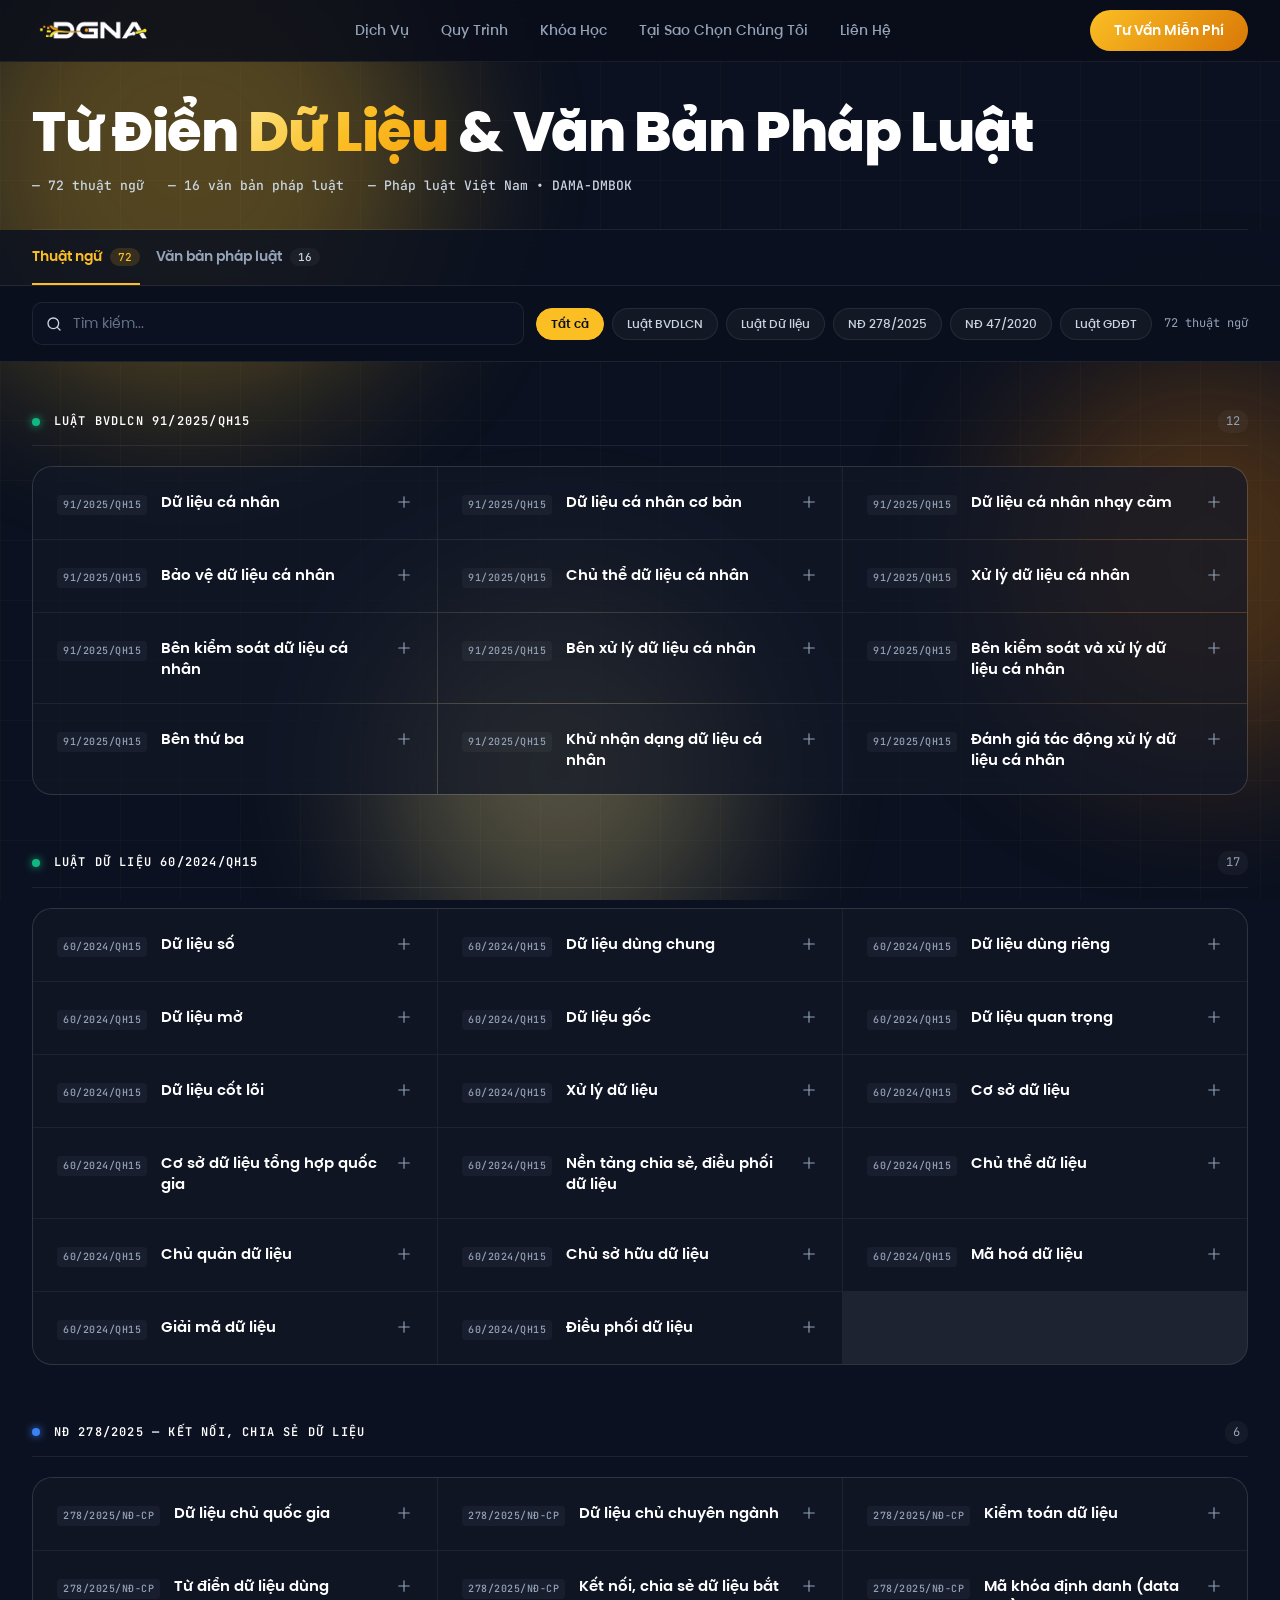
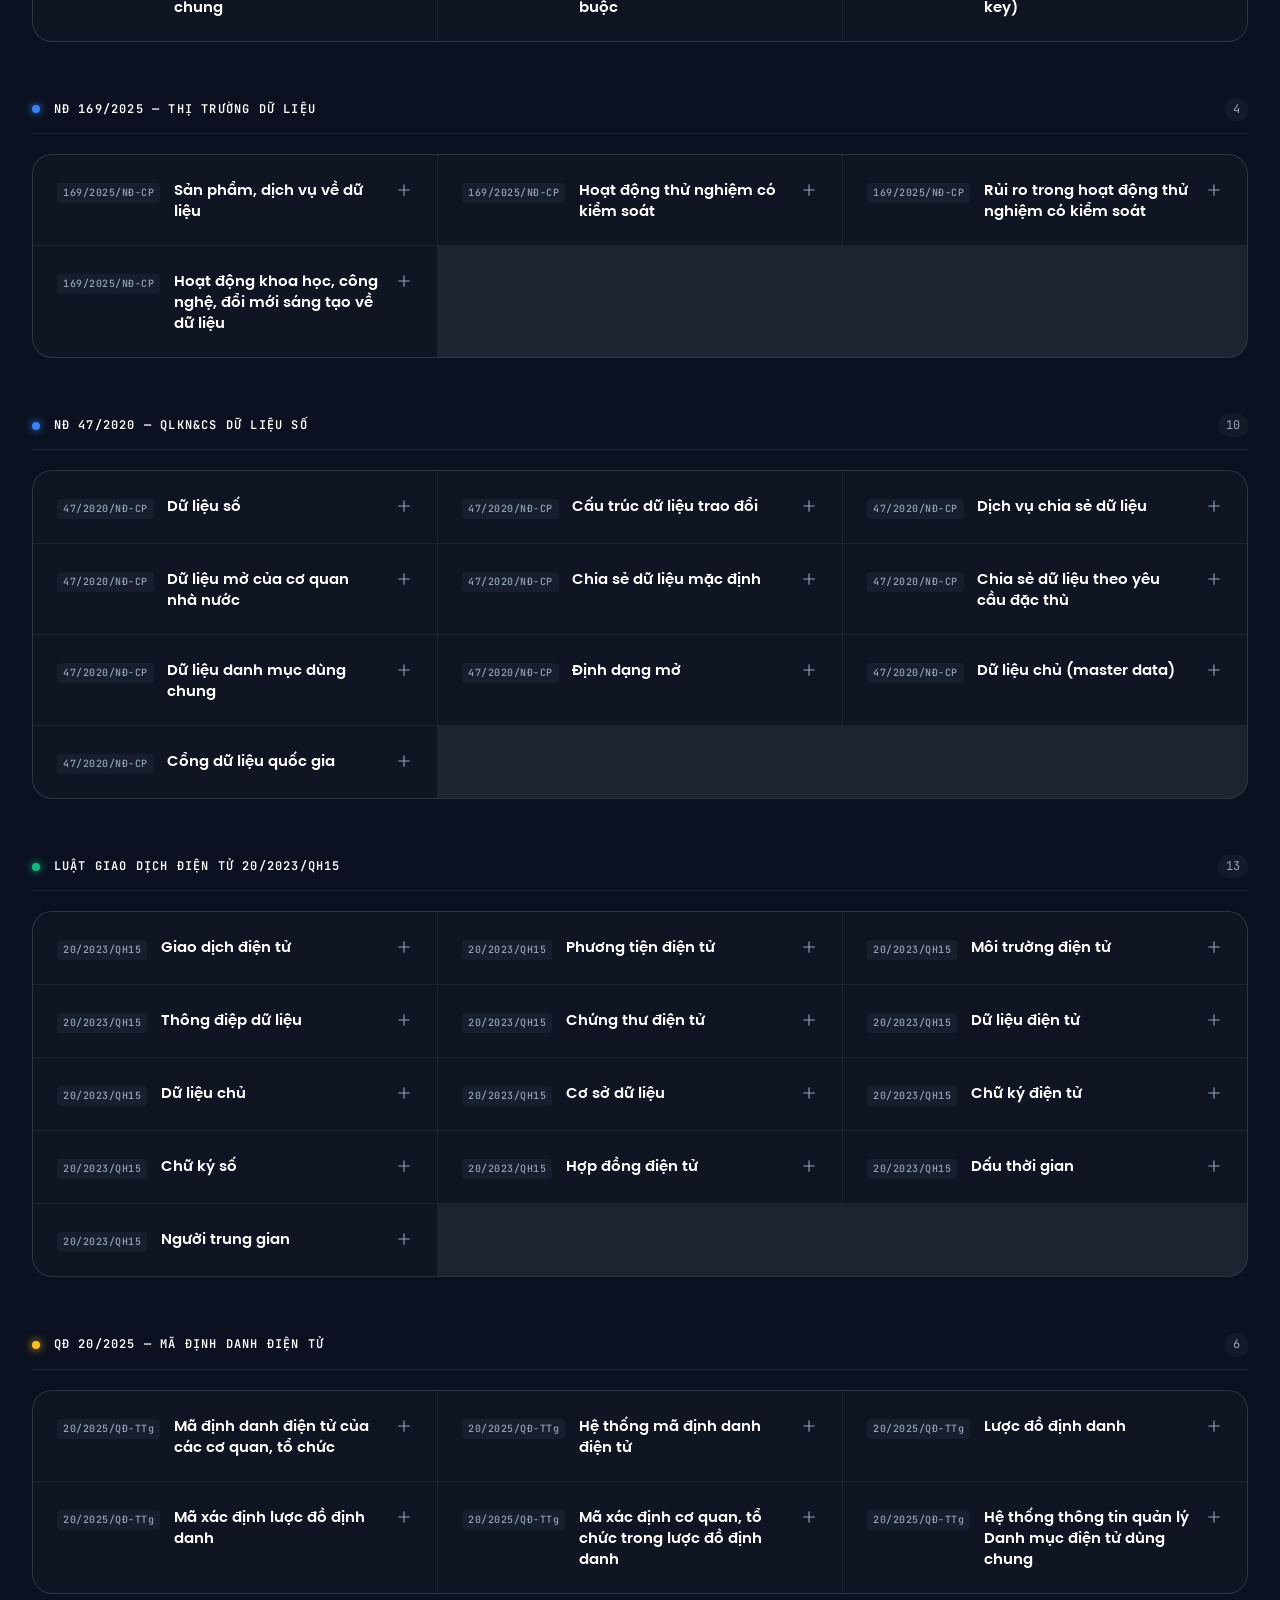
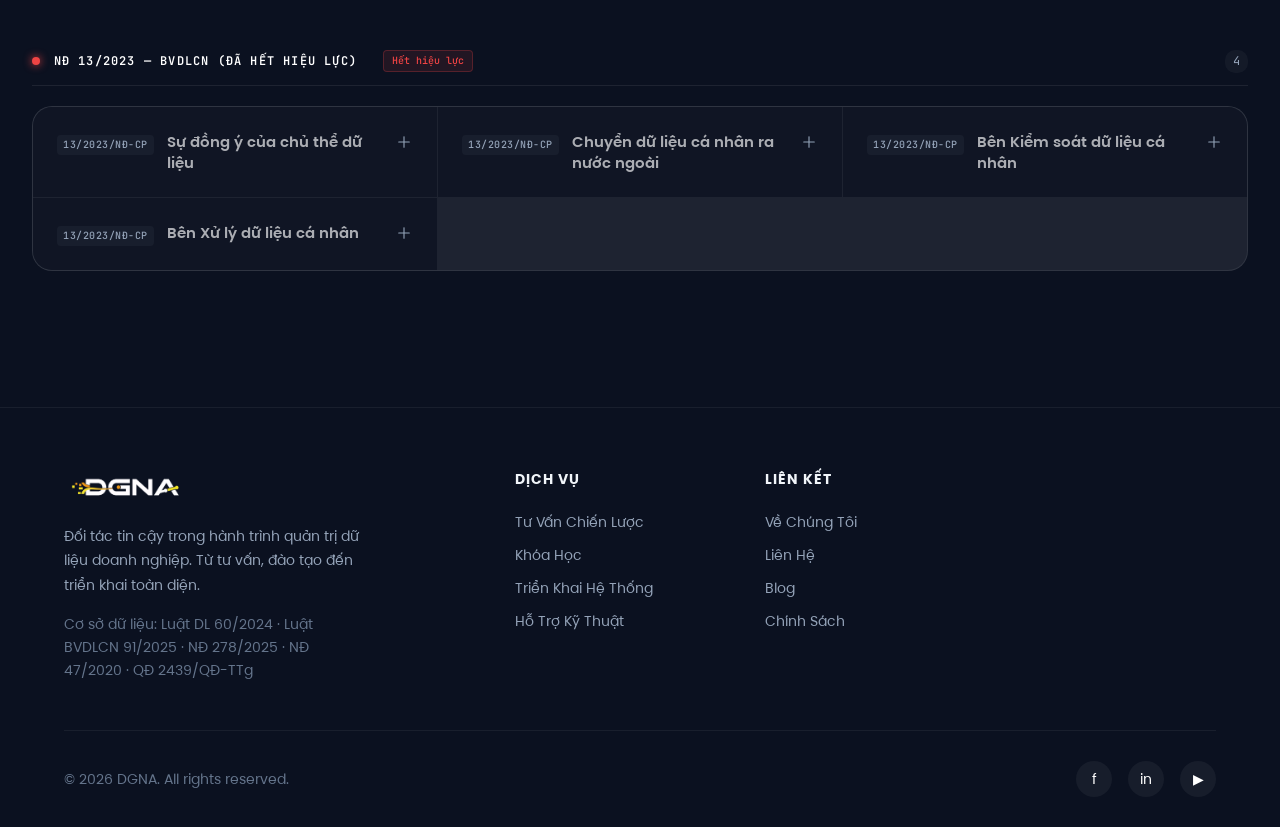
==== commit 6ac52fa7: "sua footer dictionary" ====
--- a/dictionary/index.html
+++ b/dictionary/index.html
@@ -1153,37 +1153,39 @@
 
   <!-- Footer -->
   <footer class="footer">
-    <div class="footer-grid">
-      <div class="footer-brand">
-        <a href="../index.html" class="nav-logo">
-          <img src="../Logo/Logo-2.png" alt="DGNA Logo" style="height: 40px; width: auto;">
-        </a>
-        <p>Đối tác tin cậy trong hành trình quản trị dữ liệu doanh nghiệp. Từ tư vấn, đào tạo đến triển khai toàn diện.
-        </p>
-        <p style="margin-top:1rem; font-size:0.85rem; color:var(--text-muted)">Cơ sở dữ liệu: Luật DL 60/2024 · Luật
-          BVDLCN 91/2025 · NĐ 278/2025 · NĐ 47/2020 · QĐ 2439/QĐ-TTg</p>
+    <div class="container">
+      <div class="footer-grid">
+        <div class="footer-brand">
+          <a href="../index.html" class="nav-logo">
+            <img src="../Logo/Logo-2.png" alt="DGNA Logo" style="height: 40px; width: auto;">
+          </a>
+          <p>Đối tác tin cậy trong hành trình quản trị dữ liệu doanh nghiệp. Từ tư vấn, đào tạo đến triển khai toàn diện.
+          </p>
+          <p style="margin-top:1rem; font-size:0.85rem; color:var(--text-muted)">Cơ sở dữ liệu: Luật DL 60/2024 · Luật
+            BVDLCN 91/2025 · NĐ 278/2025 · NĐ 47/2020 · QĐ 2439/QĐ-TTg</p>
+        </div>
+        <div class="footer-col">
+          <h4>Dịch Vụ</h4>
+          <a href="../index.html#services">Tư Vấn Chiến Lược</a>
+          <a href="../index.html#courses">Khóa Học</a>
+          <a href="../index.html#services">Triển Khai Hệ Thống</a>
+          <a href="../index.html#services">Hỗ Trợ Kỹ Thuật</a>
+        </div>
+        <div class="footer-col">
+          <h4>Liên Kết</h4>
+          <a href="../index.html#about">Về Chúng Tôi</a>
+          <a href="../index.html#contact">Liên Hệ</a>
+          <a href="#">Blog</a>
+          <a href="#">Chính Sách</a>
+        </div>
       </div>
-      <div class="footer-col">
-        <h4>Dịch Vụ</h4>
-        <a href="../index.html#services">Tư Vấn Chiến Lược</a>
-        <a href="../index.html#courses">Khóa Học</a>
-        <a href="../index.html#services">Triển Khai Hệ Thống</a>
-        <a href="../index.html#services">Hỗ Trợ Kỹ Thuật</a>
-      </div>
-      <div class="footer-col">
-        <h4>Liên Kết</h4>
-        <a href="../index.html#about">Về Chúng Tôi</a>
-        <a href="../index.html#contact">Liên Hệ</a>
-        <a href="#">Blog</a>
-        <a href="#">Chính Sách</a>
-      </div>
-    </div>
-    <div class="footer-bottom">
-      <p>© 2026 DGNA. All rights reserved.</p>
-      <div class="footer-socials">
-        <a href="https://www.facebook.com/share/1D5nSQDkpx/?mibextid=wwXIfr" aria-label="Facebook">f</a>
-        <a href="https://www.linkedin.com/company/dgna-co-ltd" aria-label="LinkedIn">in</a>
-        <a href="#" aria-label="YouTube">▶</a>
+      <div class="footer-bottom">
+        <p>© 2026 DGNA. All rights reserved.</p>
+        <div class="footer-socials">
+          <a href="https://www.facebook.com/share/1D5nSQDkpx/?mibextid=wwXIfr" aria-label="Facebook">f</a>
+          <a href="https://www.linkedin.com/company/dgna-co-ltd" aria-label="LinkedIn">in</a>
+          <a href="#" aria-label="YouTube">▶</a>
+        </div>
       </div>
     </div>
   </footer>
